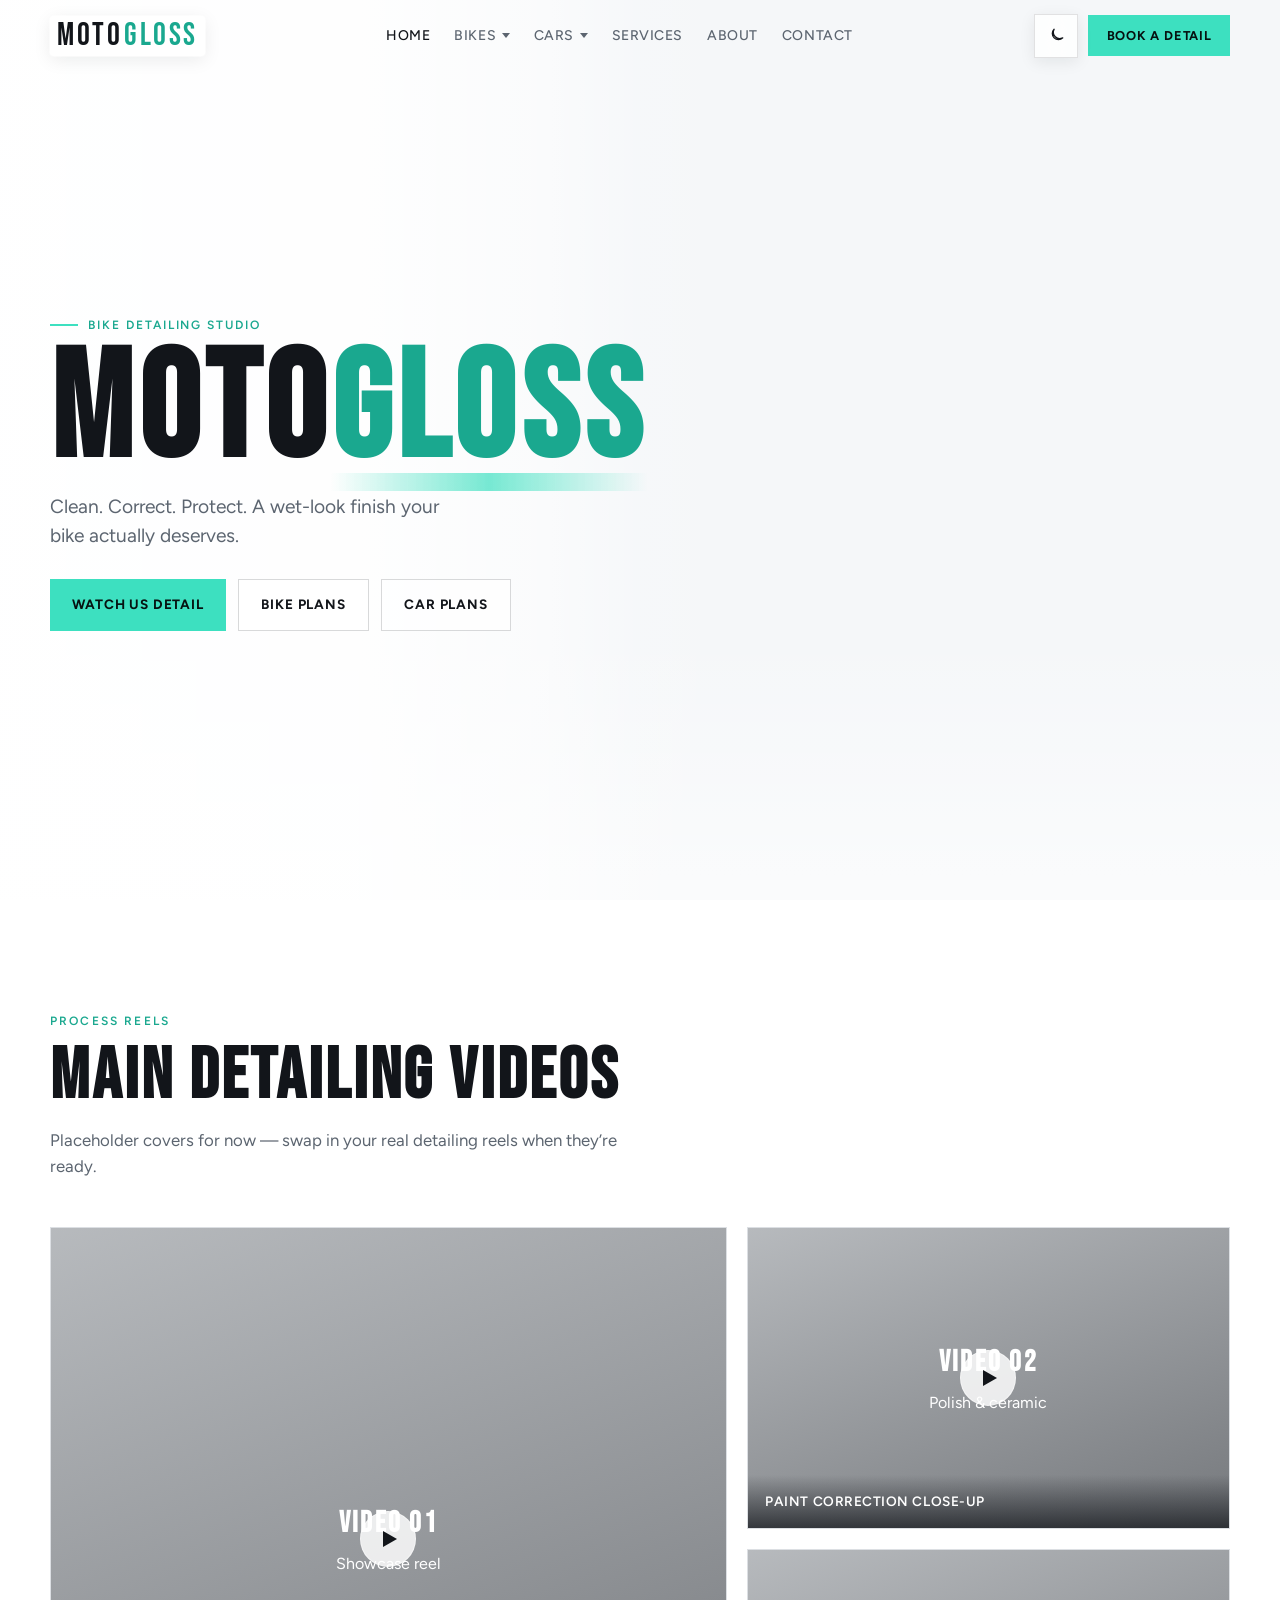
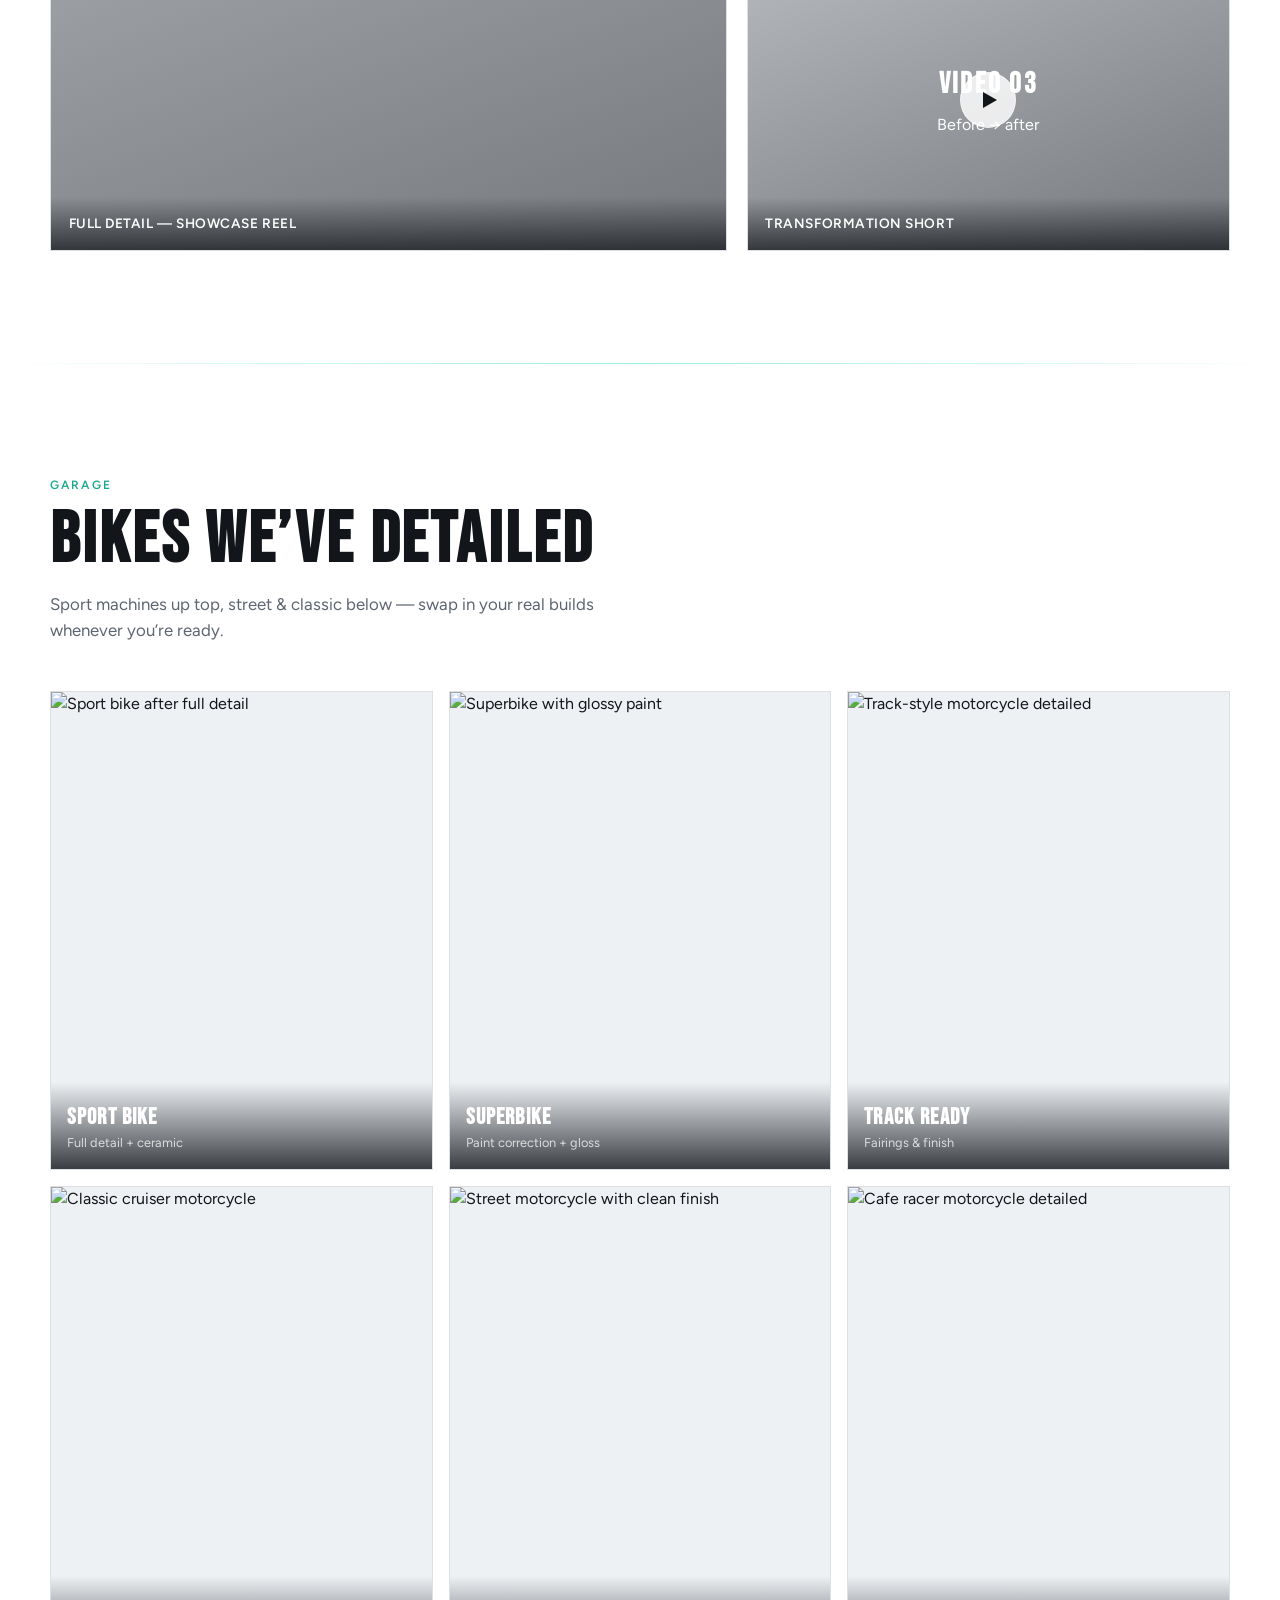
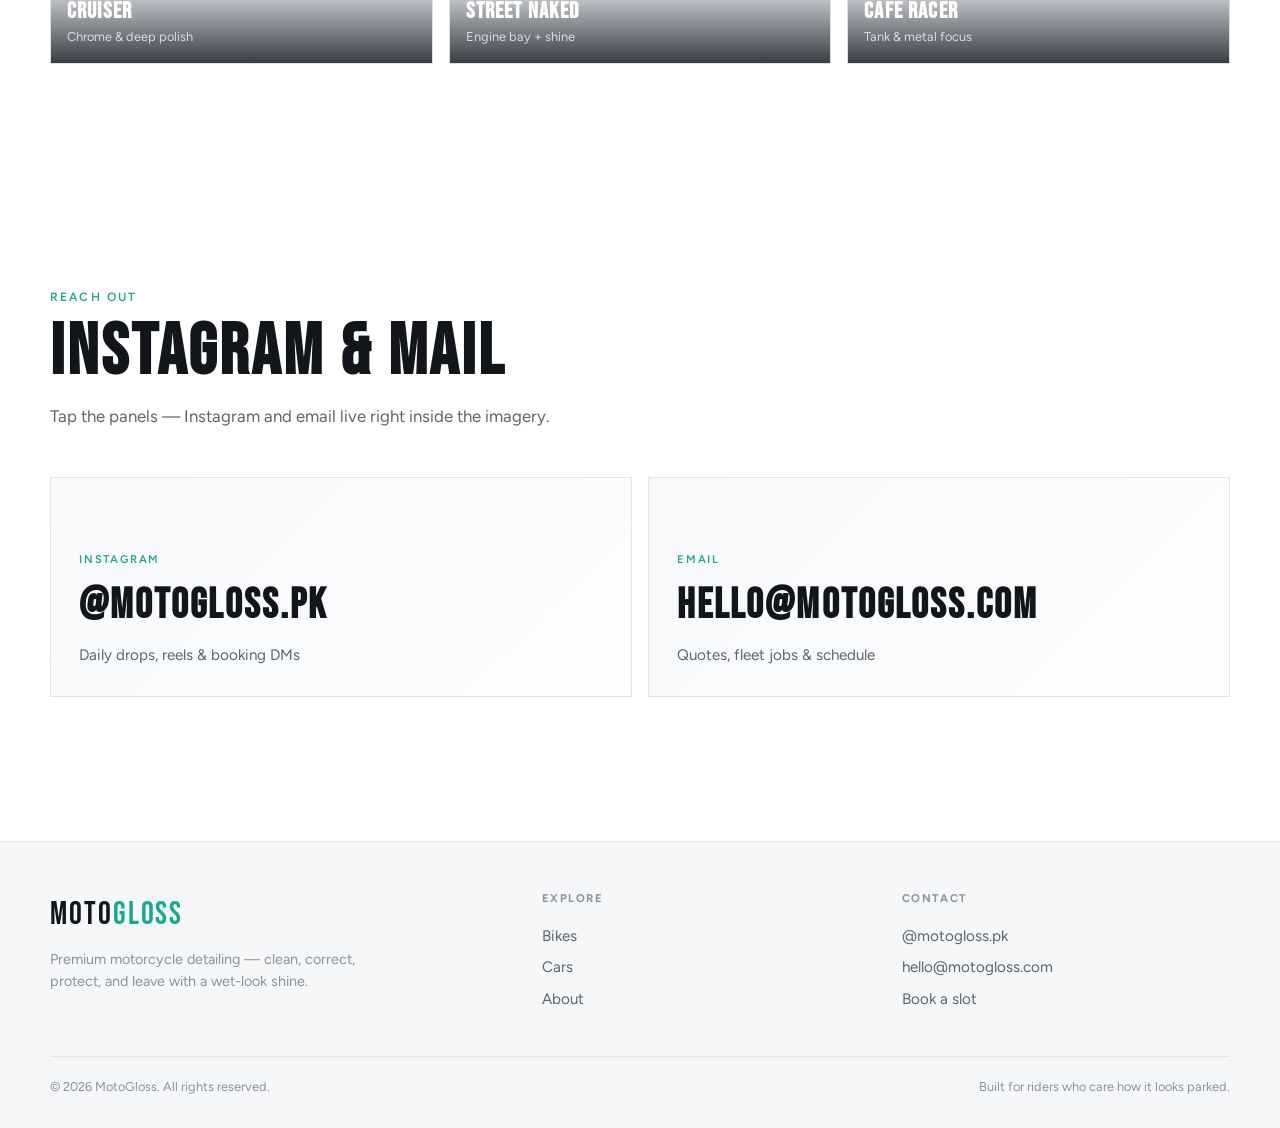
==== index.html @ 6f6ff915 "Add MotoGloss multi-page detailing site. Ship home, bikes/cars pages with pricing, dark mode, and re" ====
<!DOCTYPE html>
<html lang="en">
  <head>
    <meta charset="UTF-8" />
    <meta name="viewport" content="width=device-width, initial-scale=1" />
    <title>MotoGloss — Premium Bike Detailing</title>
    <meta
      name="description"
      content="MotoGloss delivers showroom-level motorcycle detailing — wash, polish, ceramic protection, and paint correction."
    />
    <meta property="og:title" content="MotoGloss — Premium Bike Detailing" />
    <meta
      property="og:description"
      content="Mirror gloss. Zero compromise. Professional motorcycle detailing."
    />
    <link rel="preconnect" href="https://fonts.googleapis.com" />
    <link rel="preconnect" href="https://fonts.gstatic.com" crossorigin />
    <link
      href="https://fonts.googleapis.com/css2?family=Bebas+Neue&family=Figtree:wght@400;500;600;700&display=swap"
      rel="stylesheet"
    />
    <script>
      (function () {
        try {
          var t = localStorage.getItem("mg-theme");
          if (t !== "light" && t !== "dark") {
            t = window.matchMedia("(prefers-color-scheme: dark)").matches
              ? "dark"
              : "light";
          }
          document.documentElement.setAttribute("data-theme", t);
        } catch (e) {}
      })();
    </script>
    <link rel="stylesheet" href="css/styles.css" />
  </head>
  <body>
    <div class="site-wrap">
      <header class="site-header">
        <div class="nav-inner">
          <a class="logo" href="index.html">MOTO<span>GLOSS</span></a>
          <nav class="nav-links" aria-label="Primary">
            <a href="index.html" aria-current="page">Home</a>
            <div class="nav-item">
              <button type="button" class="nav-drop-btn" aria-expanded="false" aria-haspopup="true">Bikes</button>
              <div class="nav-dropdown">
                <a href="bikes.html">Bike detailing</a>
                <a href="bikes.html#plans">Plans &amp; pricing</a>
                <a href="bikes.html#offers">Offers</a>
              </div>
            </div>
            <div class="nav-item">
              <button type="button" class="nav-drop-btn" aria-expanded="false" aria-haspopup="true">Cars</button>
              <div class="nav-dropdown">
                <a href="cars.html">Car detailing</a>
                <a href="cars.html#plans">Plans &amp; pricing</a>
                <a href="cars.html#offers">Offers</a>
              </div>
            </div>
            <a href="services.html">Services</a>
            <a href="about.html">About</a>
            <a href="about.html#contact">Contact</a>
          </nav>
          <div class="nav-actions">
            <button class="theme-toggle" type="button" aria-label="Switch theme">
              <svg class="icon-moon" viewBox="0 0 24 24" aria-hidden="true">
                <path d="M21 14.5A8.5 8.5 0 0 1 9.5 3 7 7 0 1 0 21 14.5z" />
              </svg>
              <svg class="icon-sun" viewBox="0 0 24 24" aria-hidden="true">
                <circle cx="12" cy="12" r="4" />
                <path d="M12 2v2M12 20v2M4.9 4.9l1.4 1.4M17.7 17.7l1.4 1.4M2 12h2M20 12h2M4.9 19.1l1.4-1.4M17.7 6.3l1.4-1.4" />
              </svg>
            </button>
            <a class="nav-cta" href="about.html#contact">Book a detail</a>
            <button
              class="menu-toggle"
              type="button"
              aria-label="Open menu"
              aria-expanded="false"
            >
              <span></span>
            </button>
          </div>
        </div>
      </header>

      <nav class="mobile-nav" aria-label="Mobile">
        <a href="index.html" aria-current="page">Home</a>
        <details>
          <summary>Bikes</summary>
          <div class="mobile-sub">
            <a href="bikes.html">Bike detailing</a>
            <a href="bikes.html#plans">Plans &amp; pricing</a>
            <a href="bikes.html#offers">Offers</a>
          </div>
        </details>
        <details>
          <summary>Cars</summary>
          <div class="mobile-sub">
            <a href="cars.html">Car detailing</a>
            <a href="cars.html#plans">Plans &amp; pricing</a>
            <a href="cars.html#offers">Offers</a>
          </div>
        </details>
        <a href="services.html">Services</a>
        <a href="about.html">About</a>
        <a href="about.html#contact">Contact</a>
      </nav>

      <main>
        <section class="hero">
          <div class="hero-media" aria-hidden="true"></div>
          <div class="hero-shine" aria-hidden="true"></div>
          <div class="hero-inner">
            <div class="hero-copy">
              <p class="hero-kicker">Bike detailing studio</p>
              <h1 class="hero-brand">MOTO<span>GLOSS</span></h1>
              <p class="hero-tag">
                Clean. Correct. Protect. A wet-look finish your bike actually
                deserves.
              </p>
              <div class="btn-row">
                <a class="btn btn-primary" href="#videos">Watch us detail</a>
                <a class="btn btn-ghost" href="bikes.html#plans">Bike plans</a>
                <a class="btn btn-ghost" href="cars.html#plans">Car plans</a>
              </div>
            </div>
          </div>
        </section>

        <section class="section" id="videos">
          <div class="container">
            <div class="section-head reveal">
              <p class="section-label">Process reels</p>
              <h2 class="section-title">Main detailing videos</h2>
              <p class="section-lead">
                Placeholder covers for now — swap in your real detailing reels when
                they’re ready.
              </p>
            </div>

            <div class="video-grid reveal">
              <!-- Replace .video-placeholder with <video controls poster="..."> when ready -->
              <article class="video-card">
                <div
                  class="video-placeholder"
                  style="background-image: url('https://images.unsplash.com/photo-1568772585407-9361f9bf3a87?auto=format&fit=crop&w=1000&q=80')"
                >
                  <div>
                    <strong>VIDEO 01</strong>
                    Showcase reel
                  </div>
                </div>
                <div class="play-hint" aria-hidden="true"></div>
                <div class="video-meta">Full detail — showcase reel</div>
              </article>
              <article class="video-card">
                <div
                  class="video-placeholder"
                  style="background-image: url('https://images.unsplash.com/photo-1486262715619-67b85e0b08d3?auto=format&fit=crop&w=900&q=80')"
                >
                  <div>
                    <strong>VIDEO 02</strong>
                    Polish &amp; ceramic
                  </div>
                </div>
                <div class="play-hint" aria-hidden="true"></div>
                <div class="video-meta">Paint correction close-up</div>
              </article>
              <article class="video-card">
                <div
                  class="video-placeholder"
                  style="background-image: url('https://images.unsplash.com/photo-1609630875171-b1321377ee65?auto=format&fit=crop&w=900&q=80')"
                >
                  <div>
                    <strong>VIDEO 03</strong>
                    Before → after
                  </div>
                </div>
                <div class="play-hint" aria-hidden="true"></div>
                <div class="video-meta">Transformation short</div>
              </article>
            </div>
          </div>
        </section>

        <hr class="divider-glow" />

        <section class="section" id="garage">
          <div class="container">
            <div class="section-head reveal">
              <p class="section-label">Garage</p>
              <h2 class="section-title">Bikes we’ve detailed</h2>
              <p class="section-lead">
                Sport machines up top, street &amp; classic below — swap in your
                real builds whenever you’re ready.
              </p>
            </div>

            <div class="bike-grid">
              <article class="bike-tile reveal">
                <img
                  src="https://images.unsplash.com/photo-1568772585407-9361f9bf3a87?auto=format&fit=crop&w=800&q=80"
                  alt="Sport bike after full detail"
                  width="800"
                  height="1000"
                  loading="lazy"
                />
                <div class="bike-caption">
                  <h3>Sport Bike</h3>
                  <p>Full detail + ceramic</p>
                </div>
              </article>
              <article class="bike-tile reveal">
                <img
                  src="https://images.unsplash.com/photo-1609630875171-b1321377ee65?auto=format&fit=crop&w=800&q=80"
                  alt="Superbike with glossy paint"
                  width="800"
                  height="1000"
                  loading="lazy"
                />
                <div class="bike-caption">
                  <h3>Superbike</h3>
                  <p>Paint correction + gloss</p>
                </div>
              </article>
              <article class="bike-tile reveal">
                <img
                  src="https://images.unsplash.com/photo-1558981359-219d6364c9c8?auto=format&fit=crop&w=800&q=80"
                  alt="Track-style motorcycle detailed"
                  width="800"
                  height="1000"
                  loading="lazy"
                />
                <div class="bike-caption">
                  <h3>Track Ready</h3>
                  <p>Fairings &amp; finish</p>
                </div>
              </article>
              <article class="bike-tile reveal">
                <img
                  src="https://images.unsplash.com/photo-1558981806-ec527fa84c39?auto=format&fit=crop&w=800&q=80"
                  alt="Classic cruiser motorcycle"
                  width="800"
                  height="1000"
                  loading="lazy"
                />
                <div class="bike-caption">
                  <h3>Cruiser</h3>
                  <p>Chrome &amp; deep polish</p>
                </div>
              </article>
              <article class="bike-tile reveal">
                <img
                  src="https://images.unsplash.com/photo-1449426468159-d96dbf08f19f?auto=format&fit=crop&w=800&q=80"
                  alt="Street motorcycle with clean finish"
                  width="800"
                  height="1000"
                  loading="lazy"
                />
                <div class="bike-caption">
                  <h3>Street Naked</h3>
                  <p>Engine bay + shine</p>
                </div>
              </article>
              <article class="bike-tile reveal">
                <img
                  src="https://images.unsplash.com/photo-1525160354360-d9ad65efa0ad?auto=format&fit=crop&w=800&q=80"
                  alt="Cafe racer motorcycle detailed"
                  width="800"
                  height="1000"
                  loading="lazy"
                />
                <div class="bike-caption">
                  <h3>Cafe Racer</h3>
                  <p>Tank &amp; metal focus</p>
                </div>
              </article>
            </div>
          </div>
        </section>

        <section class="section" id="connect">
          <div class="container">
            <div class="section-head reveal">
              <p class="section-label">Reach out</p>
              <h2 class="section-title">Instagram &amp; mail</h2>
              <p class="section-lead">
                Tap the panels — Instagram and email live right inside the
                imagery.
              </p>
            </div>

            <div class="connect-strip reveal">
              <a
                class="connect-link insta"
                href="https://instagram.com/motogloss.pk"
                target="_blank"
                rel="noopener noreferrer"
              >
                <div class="connect-body">
                  <p class="eyebrow">Instagram</p>
                  <strong>@motogloss.pk</strong>
                  <span>Daily drops, reels &amp; booking DMs</span>
                </div>
              </a>
              <a class="connect-link mail" href="mailto:hello@motogloss.com">
                <div class="connect-body">
                  <p class="eyebrow">Email</p>
                  <strong>hello@motogloss.com</strong>
                  <span>Quotes, fleet jobs &amp; schedule</span>
                </div>
              </a>
            </div>
          </div>
        </section>
      </main>

      <footer class="site-footer">
        <div class="container footer-grid">
          <div>
            <p class="footer-brand">MOTO<span>GLOSS</span></p>
            <p class="footer-copy">
              Premium motorcycle detailing — clean, correct, protect, and leave
              with a wet-look shine.
            </p>
          </div>
          <div class="footer-col">
            <h4>Explore</h4>
            <a href="bikes.html">Bikes</a>
            <a href="cars.html">Cars</a>
            <a href="about.html">About</a>
          </div>
          <div class="footer-col">
            <h4>Contact</h4>
            <a href="https://instagram.com/motogloss.pk" target="_blank" rel="noopener noreferrer">@motogloss.pk</a>
            <a href="mailto:hello@motogloss.com">hello@motogloss.com</a>
            <a href="about.html#contact">Book a slot</a>
          </div>
        </div>
        <div class="container footer-bottom">
          <span>© <span id="y"></span> MotoGloss. All rights reserved.</span>
          <span>Built for riders who care how it looks parked.</span>
        </div>
      </footer>
    </div>
    <script>
      document.getElementById("y").textContent = new Date().getFullYear();
    </script>
    <script src="js/main.js"></script>
  </body>
</html>
---- css/styles.css ----
/* MotoGloss — light / dark, teal accent */
:root {
  --bg: #ffffff;
  --bg-soft: #f5f7f9;
  --bg-elevated: #ffffff;
  --bg-panel: #eef1f4;
  --ink: #12151a;
  --ink-muted: #5c6570;
  --ink-dim: #8a939e;
  --line: rgba(18, 21, 26, 0.08);
  --line-strong: rgba(18, 21, 26, 0.16);
  --accent: #3de0c0;
  --accent-deep: #1aa88f;
  --accent-glow: rgba(61, 224, 192, 0.35);
  --chrome: #9aa6b4;
  --on-accent: #061210;
  --header-scrolled-bg: rgba(255, 255, 255, 0.55);
  --header-shadow: 0 8px 28px rgba(18, 21, 26, 0.04);
  --mobile-nav-bg: rgba(255, 255, 255, 0.98);
  --ghost-btn-bg: rgba(255, 255, 255, 0.65);
  --card-shadow: 0 16px 40px rgba(18, 21, 26, 0.06);
  --input-bg: #ffffff;
  --play-bg: rgba(255, 255, 255, 0.82);
  --play-border: rgba(255, 255, 255, 0.45);
  --connect-veil: linear-gradient(135deg, rgba(255, 255, 255, 0.2), rgba(255, 255, 255, 0.82));
  --connect-veil-mail: linear-gradient(135deg, rgba(255, 255, 255, 0.25), rgba(255, 255, 255, 0.85));
  --hero-veil: linear-gradient(
    90deg,
    rgba(255, 255, 255, 0.96) 0%,
    rgba(255, 255, 255, 0.9) 28%,
    rgba(255, 255, 255, 0.55) 42%,
    rgba(255, 255, 255, 0.12) 50%,
    transparent 58%
  );
  --hero-fade-bottom: linear-gradient(180deg, transparent 70%, rgba(255, 255, 255, 0.55) 100%);
  --body-wash: radial-gradient(ellipse 70% 45% at 85% 0%, rgba(61, 224, 192, 0.1), transparent 55%),
    linear-gradient(180deg, #ffffff 0%, #f7f9fb 100%);
  --caption-fade: linear-gradient(transparent, rgba(18, 21, 26, 0.82));
  --radius: 2px;
  --nav-h: 72px;
  --max: 1180px;
  --font-display: "Bebas Neue", "Arial Narrow", Impact, sans-serif;
  --font-body: "Figtree", "Segoe UI", sans-serif;
  --ease: cubic-bezier(0.22, 1, 0.36, 1);
  color-scheme: light;
}

[data-theme="dark"] {
  --bg: #0b0d10;
  --bg-soft: #12151a;
  --bg-elevated: #161a21;
  --bg-panel: #1a1f27;
  --ink: #f2f4f7;
  --ink-muted: #9aa3b2;
  --ink-dim: #6b7380;
  --line: rgba(255, 255, 255, 0.08);
  --line-strong: rgba(255, 255, 255, 0.16);
  --accent: #3de0c0;
  --accent-deep: #3de0c0;
  --accent-glow: rgba(61, 224, 192, 0.28);
  --chrome: #c8d0dc;
  --on-accent: #061210;
  --header-scrolled-bg: rgba(11, 13, 16, 0.62);
  --header-shadow: 0 8px 28px rgba(0, 0, 0, 0.35);
  --mobile-nav-bg: rgba(11, 13, 16, 0.98);
  --ghost-btn-bg: rgba(22, 26, 33, 0.7);
  --card-shadow: 0 16px 40px rgba(0, 0, 0, 0.35);
  --input-bg: #0b0d10;
  --play-bg: rgba(11, 13, 16, 0.72);
  --play-border: rgba(255, 255, 255, 0.35);
  --connect-veil: linear-gradient(135deg, rgba(11, 13, 16, 0.35), rgba(11, 13, 16, 0.85));
  --connect-veil-mail: linear-gradient(135deg, rgba(11, 13, 16, 0.4), rgba(11, 13, 16, 0.88));
  --hero-veil: linear-gradient(
    90deg,
    rgba(11, 13, 16, 0.96) 0%,
    rgba(11, 13, 16, 0.88) 28%,
    rgba(11, 13, 16, 0.5) 42%,
    rgba(11, 13, 16, 0.12) 50%,
    transparent 58%
  );
  --hero-fade-bottom: linear-gradient(180deg, transparent 70%, rgba(11, 13, 16, 0.75) 100%);
  --body-wash: radial-gradient(ellipse 70% 45% at 85% 0%, rgba(61, 224, 192, 0.08), transparent 55%),
    linear-gradient(180deg, #0b0d10 0%, #10141a 100%);
  --caption-fade: linear-gradient(transparent, rgba(0, 0, 0, 0.85));
  color-scheme: dark;
}

*,
*::before,
*::after {
  box-sizing: border-box;
  margin: 0;
  padding: 0;
}

html {
  scroll-behavior: smooth;
  scroll-padding-top: calc(var(--nav-h) + 0.75rem);
}

@media (prefers-reduced-motion: reduce) {
  html {
    scroll-behavior: auto;
  }
}

body {
  font-family: var(--font-body);
  background: var(--bg);
  color: var(--ink);
  line-height: 1.55;
  min-height: 100vh;
  overflow-x: hidden;
  -webkit-font-smoothing: antialiased;
  transition: background 0.3s var(--ease), color 0.3s var(--ease);
}

body::before {
  content: "";
  position: fixed;
  inset: 0;
  pointer-events: none;
  z-index: 0;
  background: var(--body-wash);
}

img,
video {
  display: block;
  max-width: 100%;
  height: auto;
}

a {
  color: inherit;
  text-decoration: none;
}

ul {
  list-style: none;
}

button {
  font: inherit;
  border: none;
  background: none;
  cursor: pointer;
  color: inherit;
}

.sr-only {
  position: absolute;
  width: 1px;
  height: 1px;
  padding: 0;
  margin: -1px;
  overflow: hidden;
  clip: rect(0, 0, 0, 0);
  white-space: nowrap;
  border: 0;
}

.site-wrap {
  position: relative;
  z-index: 1;
}

/* ——— Nav ——— */
.site-header {
  position: fixed;
  top: 0;
  left: 0;
  right: 0;
  z-index: 100;
  height: var(--nav-h);
  display: flex;
  align-items: center;
  background: transparent;
  backdrop-filter: none;
  -webkit-backdrop-filter: none;
  border-bottom: 1px solid transparent;
  transition:
    background 0.35s var(--ease),
    backdrop-filter 0.35s var(--ease),
    border-color 0.35s var(--ease),
    box-shadow 0.35s var(--ease);
}

.site-header.is-scrolled {
  background: var(--header-scrolled-bg);
  backdrop-filter: blur(16px) saturate(1.2);
  -webkit-backdrop-filter: blur(16px) saturate(1.2);
  border-bottom-color: var(--line);
  box-shadow: var(--header-shadow);
}

.nav-inner {
  width: min(100% - 2rem, var(--max));
  margin-inline: auto;
  display: flex;
  align-items: center;
  justify-content: space-between;
  gap: 1rem;
}

.logo {
  font-family: var(--font-display);
  font-size: clamp(1.6rem, 3vw, 2rem);
  letter-spacing: 0.08em;
  line-height: 1;
  display: inline-flex;
  align-items: baseline;
  gap: 0.05em;
  padding: 0.25rem 0.45rem;
  border-radius: 4px;
  background: rgba(255, 255, 255, 0.78);
  box-shadow: 0 0 0 1px rgba(255, 255, 255, 0.5), 0 4px 18px rgba(18, 21, 26, 0.08);
  text-shadow: none;
}

.logo span {
  color: var(--accent-deep);
}

[data-theme="dark"] .logo {
  background: rgba(11, 13, 16, 0.72);
  box-shadow: 0 0 0 1px rgba(255, 255, 255, 0.08), 0 4px 18px rgba(0, 0, 0, 0.35);
}

.site-header.is-scrolled .logo {
  background: transparent;
  box-shadow: none;
  padding-inline: 0;
}

.nav-links {
  display: none;
  align-items: center;
  gap: 1.5rem;
}

.nav-links > a,
.nav-drop-btn {
  font-size: 0.875rem;
  font-weight: 500;
  letter-spacing: 0.04em;
  text-transform: uppercase;
  color: var(--ink-muted);
  transition: color 0.2s;
}

.nav-links > a:hover,
.nav-links > a[aria-current="page"],
.nav-drop-btn:hover,
.nav-item.is-open .nav-drop-btn,
.nav-item.is-active .nav-drop-btn {
  color: var(--ink);
}

.nav-item {
  position: relative;
}

.nav-drop-btn {
  display: inline-flex;
  align-items: center;
  gap: 0.35rem;
  padding: 0.35rem 0;
}

.nav-drop-btn::after {
  content: "";
  width: 0;
  height: 0;
  border-left: 4px solid transparent;
  border-right: 4px solid transparent;
  border-top: 5px solid currentColor;
  transition: transform 0.2s var(--ease);
}

.nav-item.is-open .nav-drop-btn::after {
  transform: rotate(180deg);
}

.nav-dropdown {
  position: absolute;
  top: calc(100% + 0.85rem);
  left: 50%;
  transform: translateX(-50%) translateY(6px);
  min-width: 200px;
  padding: 0.55rem;
  background: var(--bg-elevated);
  border: 1px solid var(--line-strong);
  box-shadow: var(--card-shadow);
  opacity: 0;
  visibility: hidden;
  pointer-events: none;
  transition: opacity 0.2s var(--ease), transform 0.2s var(--ease), visibility 0.2s;
  z-index: 120;
}

.nav-item.is-open .nav-dropdown,
.nav-item:hover .nav-dropdown {
  opacity: 1;
  visibility: visible;
  pointer-events: auto;
  transform: translateX(-50%) translateY(0);
}

.nav-dropdown a {
  display: block;
  padding: 0.65rem 0.75rem;
  font-size: 0.8rem;
  font-weight: 500;
  letter-spacing: 0.04em;
  text-transform: uppercase;
  color: var(--ink-muted);
  transition: color 0.2s, background 0.2s;
}

.nav-dropdown a:hover,
.nav-dropdown a[aria-current="page"] {
  color: var(--ink);
  background: var(--bg-soft);
}

.nav-actions {
  display: flex;
  align-items: center;
  gap: 0.65rem;
}

.theme-toggle {
  width: 44px;
  height: 44px;
  display: grid;
  place-items: center;
  border: 1px solid rgba(18, 21, 26, 0.12);
  background: rgba(255, 255, 255, 0.82);
  backdrop-filter: blur(10px);
  -webkit-backdrop-filter: blur(10px);
  box-shadow: 0 4px 16px rgba(18, 21, 26, 0.08);
  transition: border-color 0.2s, background 0.2s, box-shadow 0.2s;
}

[data-theme="dark"] .theme-toggle {
  background: rgba(11, 13, 16, 0.78);
  border-color: rgba(255, 255, 255, 0.14);
  box-shadow: 0 4px 16px rgba(0, 0, 0, 0.35);
}

.site-header.is-scrolled .theme-toggle,
.site-header.is-scrolled .menu-toggle {
  background: transparent;
  backdrop-filter: none;
  -webkit-backdrop-filter: none;
  box-shadow: none;
  border-color: var(--line-strong);
}

.theme-toggle:hover {
  border-color: var(--accent-deep);
}

.theme-toggle:focus-visible {
  outline: 2px solid var(--accent-deep);
  outline-offset: 3px;
}

.theme-toggle svg {
  width: 18px;
  height: 18px;
  fill: none;
  stroke: var(--ink);
  stroke-width: 1.8;
  stroke-linecap: round;
  stroke-linejoin: round;
}

.theme-toggle .icon-sun {
  display: none;
}

[data-theme="dark"] .theme-toggle .icon-sun {
  display: block;
}

[data-theme="dark"] .theme-toggle .icon-moon {
  display: none;
}

.nav-cta {
  display: none;
  padding: 0.65rem 1.15rem;
  background: var(--accent);
  color: var(--on-accent);
  font-weight: 700;
  font-size: 0.8rem;
  letter-spacing: 0.06em;
  text-transform: uppercase;
  transition: transform 0.2s var(--ease), box-shadow 0.2s;
}

.nav-cta:hover {
  transform: translateY(-1px);
  box-shadow: 0 8px 24px var(--accent-glow);
}

.menu-toggle {
  width: 44px;
  height: 44px;
  display: grid;
  place-items: center;
  border: 1px solid rgba(18, 21, 26, 0.12);
  background: rgba(255, 255, 255, 0.82);
  backdrop-filter: blur(10px);
  -webkit-backdrop-filter: blur(10px);
  box-shadow: 0 4px 16px rgba(18, 21, 26, 0.08);
}

[data-theme="dark"] .menu-toggle {
  background: rgba(11, 13, 16, 0.78);
  border-color: rgba(255, 255, 255, 0.14);
  box-shadow: 0 4px 16px rgba(0, 0, 0, 0.35);
}

.menu-toggle span {
  display: block;
  width: 18px;
  height: 2px;
  background: var(--ink);
  position: relative;
}

.menu-toggle span::before,
.menu-toggle span::after {
  content: "";
  position: absolute;
  left: 0;
  width: 18px;
  height: 2px;
  background: var(--ink);
}

.menu-toggle span::before {
  top: -6px;
}

.menu-toggle span::after {
  top: 6px;
}

.mobile-nav {
  position: fixed;
  inset: var(--nav-h) 0 0 0;
  background: var(--mobile-nav-bg);
  z-index: 99;
  padding: 2rem;
  display: none;
  flex-direction: column;
  gap: 1.25rem;
}

.mobile-nav.is-open {
  display: flex;
}

.mobile-nav a,
.mobile-nav summary {
  font-family: var(--font-display);
  font-size: 2.4rem;
  letter-spacing: 0.06em;
  color: var(--ink-muted);
  cursor: pointer;
  list-style: none;
}

.mobile-nav summary::-webkit-details-marker {
  display: none;
}

.mobile-nav a[aria-current="page"],
.mobile-nav a:hover,
.mobile-nav summary:hover {
  color: var(--accent-deep);
}

.mobile-nav details {
  display: grid;
  gap: 0.35rem;
}

.mobile-nav .mobile-sub {
  display: grid;
  gap: 0.35rem;
  padding: 0.35rem 0 0.75rem 0.75rem;
}

.mobile-nav .mobile-sub a {
  font-family: var(--font-body);
  font-size: 1rem;
  font-weight: 600;
  letter-spacing: 0.04em;
  text-transform: uppercase;
}

@media (min-width: 900px) {
  .nav-links,
  .nav-cta {
    display: flex;
  }

  .menu-toggle {
    display: none;
  }
}

/* ——— Shared layout ——— */
.container {
  width: min(100% - 2rem, var(--max));
  margin-inline: auto;
}

.section {
  padding: clamp(4rem, 10vw, 7rem) 0;
}

.section-label {
  font-size: 0.75rem;
  font-weight: 600;
  letter-spacing: 0.18em;
  text-transform: uppercase;
  color: var(--accent-deep);
  margin-bottom: 0.75rem;
}

.section-title {
  font-family: var(--font-display);
  font-size: clamp(2.6rem, 7vw, 4.5rem);
  letter-spacing: 0.04em;
  line-height: 0.95;
  margin-bottom: 1rem;
}

.section-lead {
  color: var(--ink-muted);
  max-width: 38rem;
  font-size: 1.05rem;
}

.section-head {
  margin-bottom: clamp(2rem, 5vw, 3rem);
}

/* ——— Buttons ——— */
.btn {
  display: inline-flex;
  align-items: center;
  justify-content: center;
  gap: 0.5rem;
  padding: 0.9rem 1.4rem;
  font-weight: 700;
  font-size: 0.85rem;
  letter-spacing: 0.06em;
  text-transform: uppercase;
  transition: transform 0.2s var(--ease), background 0.2s, color 0.2s, border-color 0.2s, box-shadow 0.2s;
}

.btn:focus-visible,
.nav-links a:focus-visible,
.menu-toggle:focus-visible {
  outline: 2px solid var(--accent-deep);
  outline-offset: 3px;
}

.btn-primary {
  background: var(--accent);
  color: var(--on-accent);
}

.btn-primary:hover {
  transform: translateY(-2px);
  box-shadow: 0 10px 28px var(--accent-glow);
}

.btn-ghost {
  border: 1px solid var(--line-strong);
  color: var(--ink);
  background: var(--ghost-btn-bg);
}

.btn-ghost:hover {
  border-color: var(--accent-deep);
  color: var(--accent-deep);
}

.btn-row {
  display: flex;
  flex-wrap: wrap;
  gap: 0.75rem;
}

/* ——— Hero (new) ——— */
.hero {
  position: relative;
  min-height: 100vh;
  min-height: 100dvh;
  display: grid;
  align-items: stretch;
  padding-top: var(--nav-h);
  overflow: hidden;
}

.hero-media {
  position: absolute;
  inset: 0;
  z-index: 0;
  background:
    url("https://images.pexels.com/photos/14690346/pexels-photo-14690346.jpeg?auto=compress&cs=tinysrgb&w=2000")
      right 35% / cover no-repeat,
    var(--bg-soft);
}

.hero-media::after {
  content: "";
  position: absolute;
  inset: 0;
  background: var(--hero-veil), var(--hero-fade-bottom);
}

.hero-shine {
  position: absolute;
  inset: 0;
  z-index: 1;
  pointer-events: none;
  background: linear-gradient(
    115deg,
    transparent 30%,
    rgba(61, 224, 192, 0.18) 48%,
    transparent 62%
  );
  transform: translateX(-120%);
  animation: shine-sweep 5.5s var(--ease) 0.6s infinite;
}

@keyframes shine-sweep {
  0%,
  55% {
    transform: translateX(-120%);
  }
  80%,
  100% {
    transform: translateX(120%);
  }
}

.hero-inner {
  position: relative;
  z-index: 2;
  width: min(100% - 2rem, var(--max));
  margin: 0 auto;
  display: grid;
  align-content: end;
  gap: 2rem;
  padding: 3rem 0 4rem;
  min-height: calc(100vh - var(--nav-h));
  min-height: calc(100dvh - var(--nav-h));
}

.hero-copy {
  max-width: 34rem;
  animation: rise 0.85s var(--ease) both;
}

.hero-kicker {
  display: inline-flex;
  align-items: center;
  gap: 0.65rem;
  font-size: 0.75rem;
  font-weight: 600;
  letter-spacing: 0.16em;
  text-transform: uppercase;
  color: var(--accent-deep);
  margin-bottom: 1rem;
}

.hero-kicker::before {
  content: "";
  width: 28px;
  height: 2px;
  background: var(--accent);
}

.hero-brand {
  font-family: var(--font-display);
  font-size: clamp(4.8rem, 17vw, 9.5rem);
  letter-spacing: 0.04em;
  line-height: 0.82;
  margin-bottom: 1.15rem;
  color: var(--ink);
}

.hero-brand span {
  color: var(--accent-deep);
  position: relative;
}

.hero-brand span::after {
  content: "";
  position: absolute;
  left: 0;
  right: 0;
  bottom: 0.08em;
  height: 0.12em;
  background: linear-gradient(90deg, transparent, var(--accent), transparent);
  opacity: 0.7;
  animation: gloss-line 3.2s ease-in-out infinite;
}

@keyframes gloss-line {
  0%,
  100% {
    opacity: 0.25;
    transform: scaleX(0.65);
  }
  50% {
    opacity: 0.9;
    transform: scaleX(1);
  }
}

.hero-tag {
  font-size: clamp(1.05rem, 2.2vw, 1.2rem);
  color: var(--ink-muted);
  margin-bottom: 1.75rem;
  max-width: 26rem;
  line-height: 1.5;
}

@keyframes rise {
  from {
    opacity: 0;
    transform: translateY(24px);
  }
  to {
    opacity: 1;
    transform: translateY(0);
  }
}

@media (min-width: 900px) {
  .hero-inner {
    align-content: center;
    padding-bottom: 5rem;
  }
}

/* ——— Reveal ——— */
.reveal {
  opacity: 0;
  transform: translateY(24px);
  transition: opacity 0.7s var(--ease), transform 0.7s var(--ease);
}

.reveal.is-in {
  opacity: 1;
  transform: none;
}

/* ——— Video grid ——— */
.video-grid {
  display: grid;
  gap: 1.25rem;
}

@media (min-width: 720px) {
  .video-grid {
    grid-template-columns: 1.4fr 1fr;
    grid-template-rows: 1fr 1fr;
  }

  .video-card:first-child {
    grid-row: 1 / -1;
  }
}

.video-card {
  position: relative;
  aspect-ratio: 16 / 10;
  background: var(--bg-panel);
  border: 1px solid var(--line);
  overflow: hidden;
}

.video-card:first-child {
  aspect-ratio: 9 / 14;
}

@media (min-width: 720px) {
  .video-card:first-child {
    aspect-ratio: auto;
    min-height: 100%;
  }
}

.video-card video,
.video-card .video-placeholder {
  width: 100%;
  height: 100%;
  object-fit: cover;
}

.video-placeholder {
  position: relative;
  display: grid;
  place-items: center;
  background: var(--bg-panel) center / cover no-repeat;
  color: #fff;
  text-align: center;
  padding: 1.5rem;
}

.video-placeholder::before {
  content: "";
  position: absolute;
  inset: 0;
  background: linear-gradient(160deg, rgba(18, 21, 26, 0.25), rgba(18, 21, 26, 0.55));
}

.video-placeholder > div {
  position: relative;
  z-index: 1;
}

.video-placeholder strong {
  display: block;
  font-family: var(--font-display);
  font-size: 1.8rem;
  letter-spacing: 0.08em;
  color: #fff;
  margin-bottom: 0.35rem;
}

.video-meta {
  position: absolute;
  left: 0;
  right: 0;
  bottom: 0;
  z-index: 2;
  padding: 1rem 1.1rem;
  background: linear-gradient(transparent, rgba(18, 21, 26, 0.72));
  color: #fff;
  font-size: 0.85rem;
  font-weight: 600;
  letter-spacing: 0.04em;
  text-transform: uppercase;
}

.play-hint {
  position: absolute;
  top: 50%;
  left: 50%;
  z-index: 2;
  transform: translate(-50%, -50%);
  width: 56px;
  height: 56px;
  border-radius: 50%;
  border: 1px solid var(--play-border);
  background: var(--play-bg);
  display: grid;
  place-items: center;
  pointer-events: none;
  transition: transform 0.25s var(--ease), border-color 0.25s;
}

.play-hint::after {
  content: "";
  width: 0;
  height: 0;
  border-style: solid;
  border-width: 8px 0 8px 14px;
  border-color: transparent transparent transparent var(--ink);
  margin-left: 3px;
}

.video-card:hover .play-hint {
  transform: translate(-50%, -50%) scale(1.08);
  border-color: var(--accent-deep);
}

/* ——— Bike gallery ——— */
.bike-grid {
  display: grid;
  grid-template-columns: repeat(2, 1fr);
  gap: 0.75rem;
}

@media (min-width: 720px) {
  .bike-grid {
    grid-template-columns: repeat(3, 1fr);
    gap: 1rem;
  }
}

.bike-tile {
  position: relative;
  aspect-ratio: 4 / 5;
  overflow: hidden;
  background: var(--bg-panel);
  border: 1px solid var(--line);
}

.bike-tile img {
  width: 100%;
  height: 100%;
  object-fit: cover;
  transition: transform 0.6s var(--ease);
}

.bike-tile:hover img {
  transform: scale(1.05);
}

.bike-caption {
  position: absolute;
  inset: auto 0 0 0;
  padding: 1.5rem 1rem 1rem;
  background: var(--caption-fade);
  color: #fff;
}

.bike-caption h3 {
  font-family: var(--font-display);
  font-size: 1.45rem;
  letter-spacing: 0.05em;
  line-height: 1;
}

.bike-caption p {
  font-size: 0.8rem;
  color: rgba(255, 255, 255, 0.75);
  margin-top: 0.25rem;
}

/* ——— Connect / social embeds ——— */
.connect-strip {
  display: grid;
  gap: 1rem;
}

@media (min-width: 720px) {
  .connect-strip {
    grid-template-columns: 1fr 1fr;
  }
}

.connect-link {
  position: relative;
  display: block;
  min-height: 220px;
  overflow: hidden;
  border: 1px solid var(--line);
  isolation: isolate;
  background: var(--bg-soft);
}

.connect-link::before {
  content: "";
  position: absolute;
  inset: 0;
  z-index: -1;
  background-size: cover;
  background-position: center;
  transition: transform 0.6s var(--ease);
}

.connect-link.insta::before {
  background-image:
    var(--connect-veil),
    url("https://images.unsplash.com/photo-1611926653458-09294b3142bf?auto=format&fit=crop&w=1200&q=80");
}

.connect-link.mail::before {
  background-image:
    var(--connect-veil-mail),
    url("https://images.unsplash.com/photo-1591637333184-19aa84b3e01f?auto=format&fit=crop&w=1200&q=80");
}

.connect-link:hover::before {
  transform: scale(1.06);
}

.connect-body {
  height: 100%;
  padding: 1.75rem;
  display: flex;
  flex-direction: column;
  justify-content: flex-end;
  gap: 0.35rem;
}

.connect-body .eyebrow {
  font-size: 0.7rem;
  letter-spacing: 0.16em;
  text-transform: uppercase;
  color: var(--accent-deep);
  font-weight: 600;
}

.connect-body strong {
  font-family: var(--font-display);
  font-size: clamp(1.8rem, 4vw, 2.6rem);
  letter-spacing: 0.05em;
}

.connect-body span {
  color: var(--ink-muted);
  font-size: 0.95rem;
}

/* ——— Page hero (inner) ——— */
.page-hero {
  padding: calc(var(--nav-h) + 3.5rem) 0 2.5rem;
  border-bottom: 1px solid var(--line);
  background: var(--bg-soft);
}

.page-hero .section-title {
  margin-bottom: 0.75rem;
}

/* ——— Services ——— */
.service-list {
  display: grid;
  gap: 0;
  border-top: 1px solid var(--line);
}

.service-item {
  display: grid;
  gap: 1rem;
  padding: 1.75rem 0;
  border-bottom: 1px solid var(--line);
  align-items: start;
}

@media (min-width: 768px) {
  .service-item {
    grid-template-columns: 4rem 1fr 1.2fr;
    gap: 2rem;
    padding: 2rem 0;
  }
}

.service-num {
  font-family: var(--font-display);
  font-size: 2rem;
  color: var(--accent-deep);
  letter-spacing: 0.04em;
  line-height: 1;
}

.service-item h3 {
  font-family: var(--font-display);
  font-size: clamp(1.6rem, 3vw, 2.1rem);
  letter-spacing: 0.04em;
  margin-bottom: 0.4rem;
}

.service-item .blurb {
  color: var(--ink-muted);
  font-size: 0.95rem;
}

.service-item .details {
  color: var(--ink-dim);
  font-size: 0.9rem;
}

.service-item .details li {
  padding: 0.25rem 0;
  padding-left: 1rem;
  position: relative;
}

.service-item .details li::before {
  content: "";
  position: absolute;
  left: 0;
  top: 0.7em;
  width: 6px;
  height: 1px;
  background: var(--accent-deep);
}

/* ——— Pricing ——— */
.pricing-grid {
  display: grid;
  gap: 1rem;
}

@media (min-width: 800px) {
  .pricing-grid {
    grid-template-columns: repeat(3, 1fr);
  }
}

.price-plan {
  background: var(--bg-elevated);
  border: 1px solid var(--line);
  padding: 1.75rem 1.5rem 2rem;
  display: flex;
  flex-direction: column;
  gap: 1rem;
  position: relative;
  transition: border-color 0.25s, transform 0.25s var(--ease), box-shadow 0.25s;
}

.price-plan:hover {
  border-color: var(--line-strong);
  transform: translateY(-3px);
  box-shadow: var(--card-shadow);
}

.price-plan.featured {
  border-color: var(--accent-deep);
  background:
    linear-gradient(180deg, rgba(61, 224, 192, 0.12), transparent 42%),
    var(--bg-elevated);
}

.price-plan .badge {
  position: absolute;
  top: 1rem;
  right: 1rem;
  font-size: 0.65rem;
  font-weight: 700;
  letter-spacing: 0.12em;
  text-transform: uppercase;
  color: var(--on-accent);
  background: var(--accent);
  padding: 0.3rem 0.55rem;
}

.price-plan h3 {
  font-family: var(--font-display);
  font-size: 1.9rem;
  letter-spacing: 0.05em;
}

.price-plan .price {
  font-family: var(--font-display);
  font-size: 3.2rem;
  letter-spacing: 0.03em;
  line-height: 1;
}

.price-plan .price small {
  font-size: 1rem;
  color: var(--ink-muted);
  letter-spacing: 0.04em;
  font-family: var(--font-body);
  font-weight: 500;
}

.price-plan .desc {
  color: var(--ink-muted);
  font-size: 0.92rem;
}

.price-plan ul {
  flex: 1;
}

.price-plan li {
  padding: 0.45rem 0;
  border-top: 1px solid var(--line);
  font-size: 0.9rem;
  color: var(--ink-muted);
}

.price-plan li::before {
  content: "✓ ";
  color: var(--accent-deep);
  font-weight: 700;
}

.offers {
  margin-top: 3rem;
  display: grid;
  gap: 1rem;
}

@media (min-width: 720px) {
  .offers {
    grid-template-columns: 1fr 1fr;
  }
}

.offer {
  border: 1px dashed rgba(26, 168, 143, 0.45);
  padding: 1.5rem;
  background: rgba(61, 224, 192, 0.06);
}

.offer h4 {
  font-family: var(--font-display);
  font-size: 1.6rem;
  letter-spacing: 0.05em;
  margin-bottom: 0.4rem;
}

.offer p {
  color: var(--ink-muted);
  font-size: 0.95rem;
}

.offer .code {
  display: inline-block;
  margin-top: 0.85rem;
  font-family: ui-monospace, monospace;
  font-size: 0.8rem;
  letter-spacing: 0.08em;
  color: var(--accent-deep);
  border: 1px solid rgba(26, 168, 143, 0.35);
  padding: 0.35rem 0.65rem;
  background: var(--input-bg);
}

/* ——— About ——— */
.about-grid {
  display: grid;
  gap: 2.5rem;
}

@media (min-width: 860px) {
  .about-grid {
    grid-template-columns: 1fr 1fr;
    gap: 3.5rem;
    align-items: center;
  }
}

.about-visual {
  aspect-ratio: 4 / 5;
  border: 1px solid var(--line);
  position: relative;
  overflow: hidden;
  background: var(--bg-panel);
}

.about-visual img {
  width: 100%;
  height: 100%;
  object-fit: cover;
}

.about-visual::after {
  content: "MOTO\AGLOSS";
  position: absolute;
  inset: auto 1rem 1rem 1rem;
  font-family: var(--font-display);
  font-size: clamp(3rem, 10vw, 5rem);
  line-height: 0.85;
  letter-spacing: 0.04em;
  color: rgba(255, 255, 255, 0.28);
  white-space: pre-line;
  text-shadow: 0 2px 20px rgba(0, 0, 0, 0.25);
  pointer-events: none;
}

.about-copy p {
  color: var(--ink-muted);
  margin-bottom: 1rem;
}

.stat-row {
  display: grid;
  grid-template-columns: repeat(3, 1fr);
  gap: 1rem;
  margin-top: 2rem;
  padding-top: 1.5rem;
  border-top: 1px solid var(--line);
}

.stat strong {
  display: block;
  font-family: var(--font-display);
  font-size: 2.2rem;
  letter-spacing: 0.04em;
  color: var(--accent-deep);
  line-height: 1;
}

.stat span {
  font-size: 0.75rem;
  letter-spacing: 0.08em;
  text-transform: uppercase;
  color: var(--ink-dim);
}

/* ——— Contact ——— */
.contact-grid {
  display: grid;
  gap: 2rem;
}

@media (min-width: 800px) {
  .contact-grid {
    grid-template-columns: 1fr 1.1fr;
    gap: 3rem;
  }
}

.contact-info a {
  color: var(--accent-deep);
}

.contact-info dl {
  display: grid;
  gap: 1.25rem;
  margin-top: 1.5rem;
}

.contact-info dt {
  font-size: 0.7rem;
  letter-spacing: 0.14em;
  text-transform: uppercase;
  color: var(--ink-dim);
  margin-bottom: 0.25rem;
}

.contact-info dd {
  font-size: 1.05rem;
}

.contact-form {
  display: grid;
  gap: 1rem;
  background: var(--bg-soft);
  border: 1px solid var(--line);
  padding: 1.5rem;
}

.field {
  display: grid;
  gap: 0.4rem;
}

.field label {
  font-size: 0.75rem;
  letter-spacing: 0.1em;
  text-transform: uppercase;
  color: var(--ink-dim);
  font-weight: 600;
}

.field input,
.field select,
.field textarea {
  width: 100%;
  background: var(--input-bg);
  border: 1px solid var(--line-strong);
  color: var(--ink);
  padding: 0.85rem 0.9rem;
  font: inherit;
  border-radius: var(--radius);
  transition: border-color 0.2s;
}

.field input:focus,
.field select:focus,
.field textarea:focus {
  outline: none;
  border-color: var(--accent-deep);
}

.field textarea {
  min-height: 140px;
  resize: vertical;
}

.form-note {
  font-size: 0.8rem;
  color: var(--ink-dim);
}

.form-success {
  display: none;
  padding: 0.85rem 1rem;
  border: 1px solid rgba(26, 168, 143, 0.4);
  color: var(--accent-deep);
  background: rgba(61, 224, 192, 0.1);
  font-size: 0.9rem;
}

.form-success.is-visible {
  display: block;
}

/* ——— Footer ——— */
.site-footer {
  border-top: 1px solid var(--line);
  padding: 3rem 0 2rem;
  margin-top: 2rem;
  background: var(--bg-soft);
}

.footer-grid {
  display: grid;
  gap: 2rem;
}

@media (min-width: 720px) {
  .footer-grid {
    grid-template-columns: 1.4fr 1fr 1fr;
  }
}

.footer-brand {
  font-family: var(--font-display);
  font-size: 2rem;
  letter-spacing: 0.06em;
  margin-bottom: 0.5rem;
}

.footer-brand span {
  color: var(--accent-deep);
}

.footer-copy {
  color: var(--ink-dim);
  font-size: 0.9rem;
  max-width: 22rem;
}

.footer-col h4 {
  font-size: 0.7rem;
  letter-spacing: 0.14em;
  text-transform: uppercase;
  color: var(--ink-dim);
  margin-bottom: 0.85rem;
}

.footer-col a {
  display: block;
  color: var(--ink-muted);
  font-size: 0.95rem;
  padding: 0.25rem 0;
  transition: color 0.2s;
}

.footer-col a:hover {
  color: var(--accent-deep);
}

.footer-bottom {
  margin-top: 2.5rem;
  padding-top: 1.25rem;
  border-top: 1px solid var(--line);
  display: flex;
  flex-wrap: wrap;
  justify-content: space-between;
  gap: 0.75rem;
  font-size: 0.8rem;
  color: var(--ink-dim);
}

/* ——— Misc ——— */
.divider-glow {
  height: 1px;
  background: linear-gradient(90deg, transparent, rgba(61, 224, 192, 0.55), transparent);
  border: none;
  margin: 0;
}
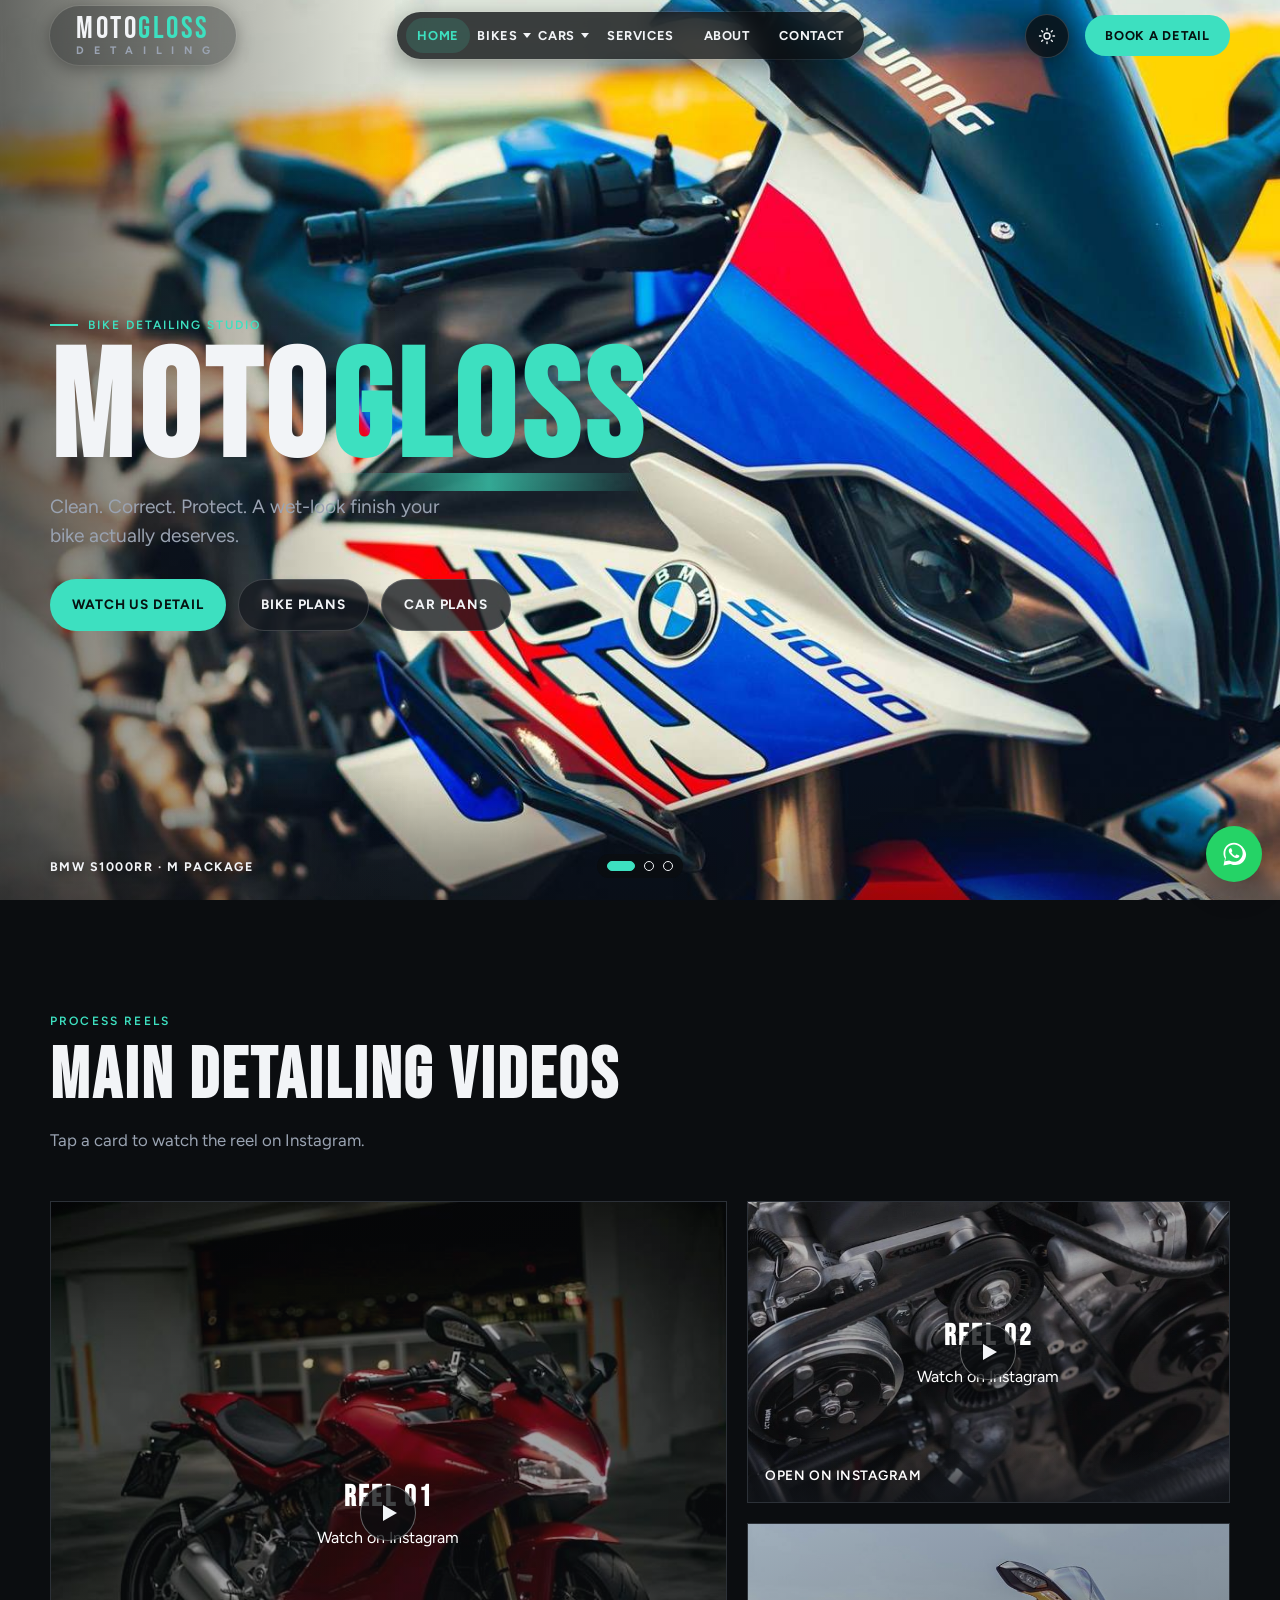
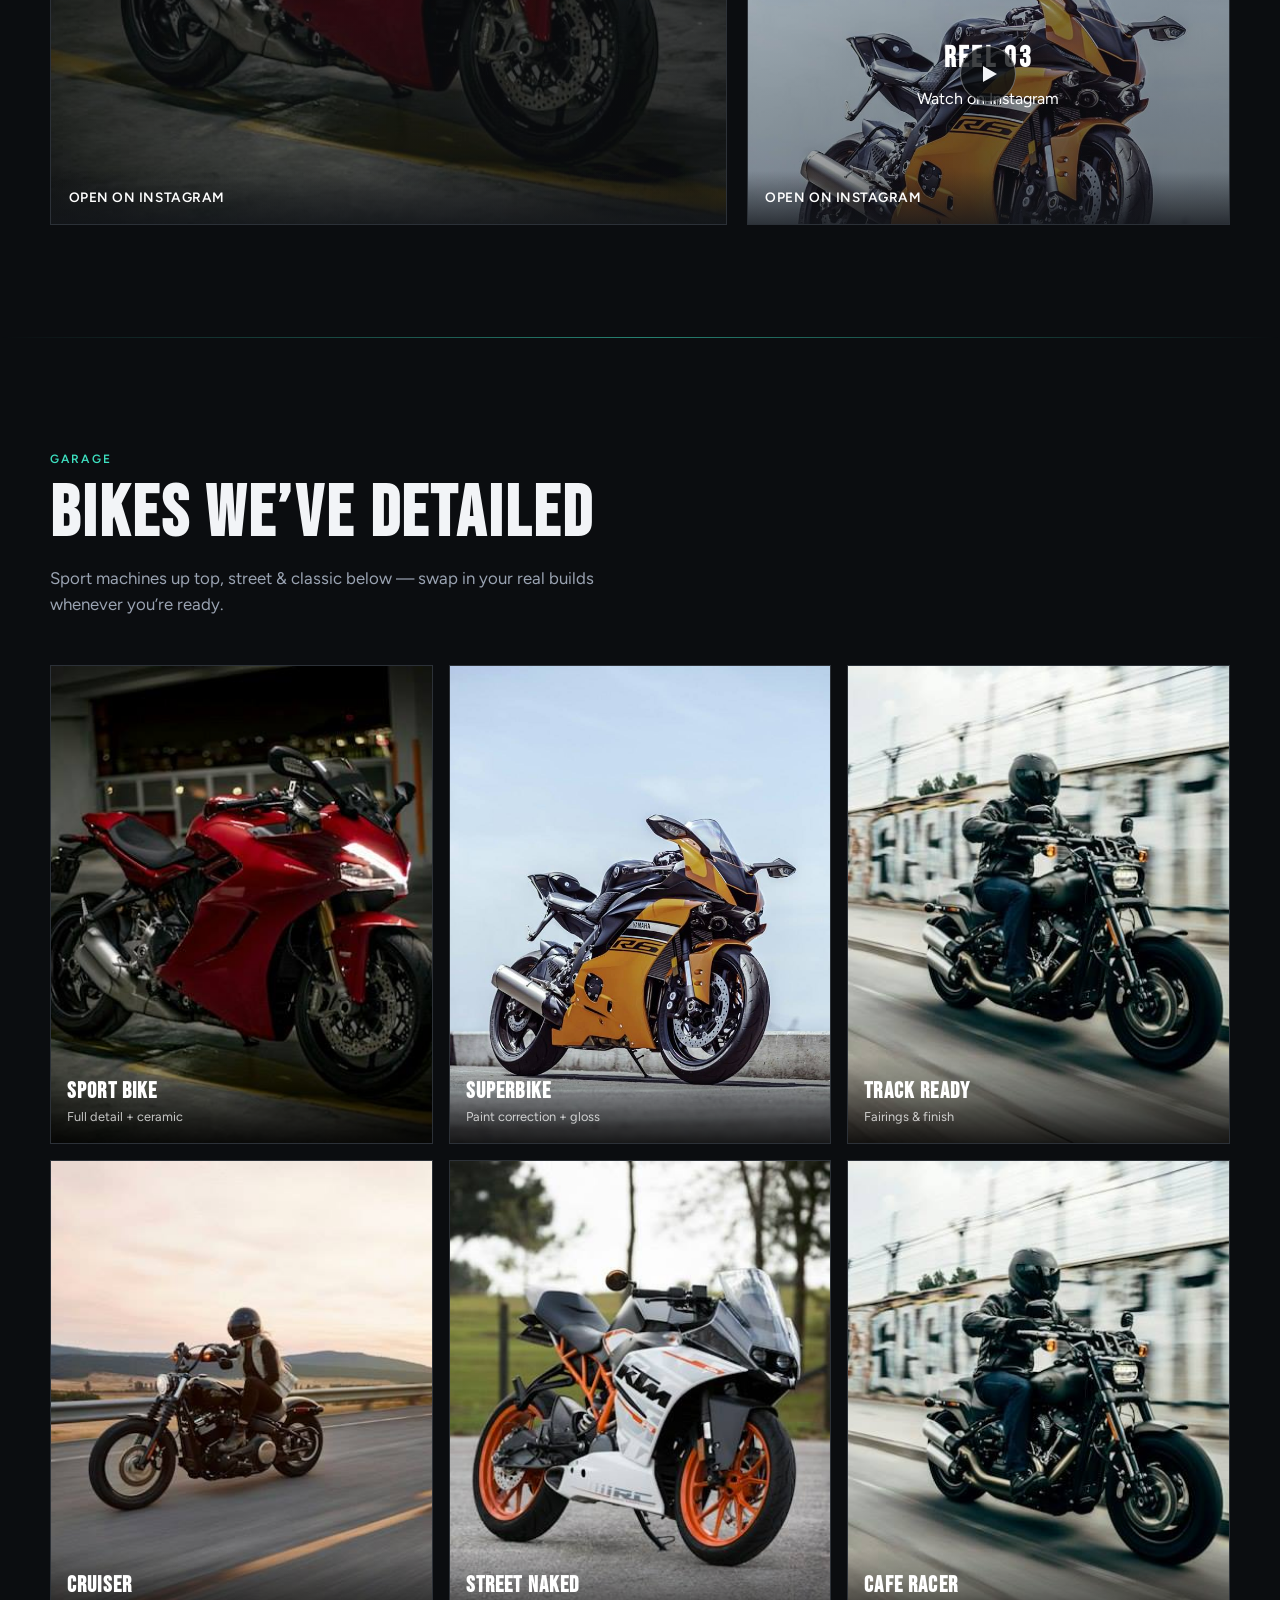
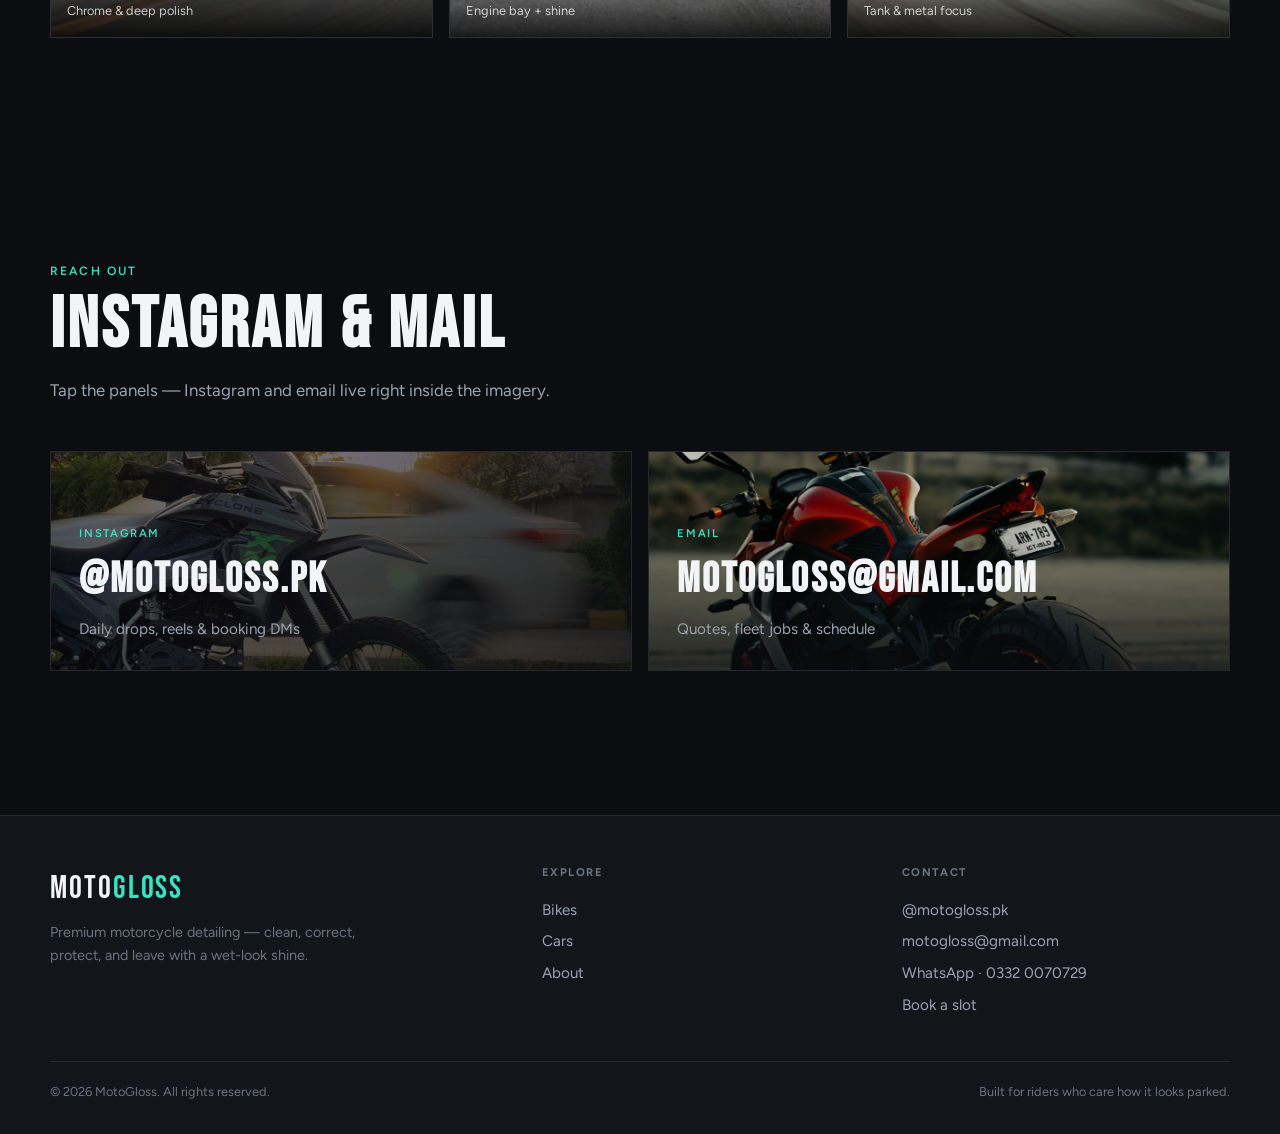
==== commit 48a0eeb4: "Publish real MotoGloss plans, photos, and WhatsApp booking. Co-authored-by: Cursor <cursoragent@curs" ====
--- a/index.html
+++ b/index.html
@@ -13,20 +13,27 @@
       property="og:description"
       content="Mirror gloss. Zero compromise. Professional motorcycle detailing."
     />
+    <link rel="preload" as="image" href="assets/hero-1.jpg" fetchpriority="high" />
     <link rel="preconnect" href="https://fonts.googleapis.com" />
     <link rel="preconnect" href="https://fonts.gstatic.com" crossorigin />
     <link
       href="https://fonts.googleapis.com/css2?family=Bebas+Neue&family=Figtree:wght@400;500;600;700&display=swap"
       rel="stylesheet"
+      media="print"
+      onload="this.media='all'"
     />
+    <noscript>
+      <link
+        href="https://fonts.googleapis.com/css2?family=Bebas+Neue&family=Figtree:wght@400;500;600;700&display=swap"
+        rel="stylesheet"
+      />
+    </noscript>
     <script>
       (function () {
         try {
           var t = localStorage.getItem("mg-theme");
           if (t !== "light" && t !== "dark") {
-            t = window.matchMedia("(prefers-color-scheme: dark)").matches
-              ? "dark"
-              : "light";
+            t = "dark";
           }
           document.documentElement.setAttribute("data-theme", t);
         } catch (e) {}
@@ -38,7 +45,7 @@
     <div class="site-wrap">
       <header class="site-header">
         <div class="nav-inner">
-          <a class="logo" href="index.html">MOTO<span>GLOSS</span></a>
+          <a class="logo" href="index.html"><span class="logo-stack"><span class="logo-mark">MOTO<span class="logo-accent">GLOSS</span></span><span class="logo-sub" aria-label="detailing"><span>d</span><span>e</span><span>t</span><span>a</span><span>i</span><span>l</span><span>i</span><span>n</span><span>g</span></span></span></a>
           <nav class="nav-links" aria-label="Primary">
             <a href="index.html" aria-current="page">Home</a>
             <div class="nav-item">
@@ -108,8 +115,33 @@
       </nav>
 
       <main>
-        <section class="hero">
-          <div class="hero-media" aria-hidden="true"></div>
+        <section class="hero" aria-roledescription="carousel" aria-label="Featured bikes">
+          <div class="hero-slider">
+            <div class="hero-slides">
+              <div
+                class="hero-slide is-active"
+                style="background-image: url('assets/hero-1.jpg')"
+                role="group"
+                aria-roledescription="slide"
+                aria-label="1 of 3: BMW S1000RR M Package"
+              ></div>
+              <div
+                class="hero-slide"
+                data-bg="assets/hero-2.jpg?v=3"
+                role="group"
+                aria-roledescription="slide"
+                aria-label="2 of 3: Kawasaki Z1000"
+              ></div>
+              <div
+                class="hero-slide"
+                data-bg="assets/hero-3.jpg?v=3"
+                role="group"
+                aria-roledescription="slide"
+                aria-label="3 of 3: Kawasaki Z1000"
+              ></div>
+            </div>
+            <div class="hero-media-veil" aria-hidden="true"></div>
+          </div>
           <div class="hero-shine" aria-hidden="true"></div>
           <div class="hero-inner">
             <div class="hero-copy">
@@ -126,6 +158,14 @@
               </div>
             </div>
           </div>
+          <div class="hero-controls">
+            <p class="hero-slide-label" data-hero-label>BMW S1000RR · M Package</p>
+            <div class="hero-dots" role="tablist" aria-label="Hero slides">
+              <button type="button" class="hero-dot is-active" aria-label="Show BMW S1000RR" aria-selected="true" data-slide="0"></button>
+              <button type="button" class="hero-dot" aria-label="Show Kawasaki Z1000 side" aria-selected="false" data-slide="1"></button>
+              <button type="button" class="hero-dot" aria-label="Show Kawasaki Z1000" aria-selected="false" data-slide="2"></button>
+            </div>
+          </div>
         </section>
 
         <section class="section" id="videos">
@@ -134,52 +174,65 @@
               <p class="section-label">Process reels</p>
               <h2 class="section-title">Main detailing videos</h2>
               <p class="section-lead">
-                Placeholder covers for now — swap in your real detailing reels when
-                they’re ready.
+                Tap a card to watch the reel on Instagram.
               </p>
             </div>
 
             <div class="video-grid reveal">
-              <!-- Replace .video-placeholder with <video controls poster="..."> when ready -->
-              <article class="video-card">
+              <a
+                class="video-card"
+                href="https://www.instagram.com/p/DeI_jujI4v5/"
+                target="_blank"
+                rel="noopener noreferrer"
+              >
                 <div
                   class="video-placeholder"
-                  style="background-image: url('https://images.unsplash.com/photo-1568772585407-9361f9bf3a87?auto=format&fit=crop&w=1000&q=80')"
+                  style="background-image: url('assets/video-1.jpg')"
                 >
                   <div>
-                    <strong>VIDEO 01</strong>
-                    Showcase reel
+                    <strong>REEL 01</strong>
+                    Watch on Instagram
                   </div>
                 </div>
                 <div class="play-hint" aria-hidden="true"></div>
-                <div class="video-meta">Full detail — showcase reel</div>
-              </article>
-              <article class="video-card">
+                <div class="video-meta">Open on Instagram</div>
+              </a>
+              <a
+                class="video-card"
+                href="https://www.instagram.com/p/DeRZQhqKmUr/"
+                target="_blank"
+                rel="noopener noreferrer"
+              >
                 <div
                   class="video-placeholder"
-                  style="background-image: url('https://images.unsplash.com/photo-1486262715619-67b85e0b08d3?auto=format&fit=crop&w=900&q=80')"
+                  style="background-image: url('assets/video-2.jpg')"
                 >
                   <div>
-                    <strong>VIDEO 02</strong>
-                    Polish &amp; ceramic
+                    <strong>REEL 02</strong>
+                    Watch on Instagram
                   </div>
                 </div>
                 <div class="play-hint" aria-hidden="true"></div>
-                <div class="video-meta">Paint correction close-up</div>
-              </article>
-              <article class="video-card">
+                <div class="video-meta">Open on Instagram</div>
+              </a>
+              <a
+                class="video-card"
+                href="https://www.instagram.com/p/DeZbVGbqd1F/"
+                target="_blank"
+                rel="noopener noreferrer"
+              >
                 <div
                   class="video-placeholder"
-                  style="background-image: url('https://images.unsplash.com/photo-1609630875171-b1321377ee65?auto=format&fit=crop&w=900&q=80')"
+                  style="background-image: url('assets/video-3.jpg')"
                 >
                   <div>
-                    <strong>VIDEO 03</strong>
-                    Before → after
+                    <strong>REEL 03</strong>
+                    Watch on Instagram
                   </div>
                 </div>
                 <div class="play-hint" aria-hidden="true"></div>
-                <div class="video-meta">Transformation short</div>
-              </article>
+                <div class="video-meta">Open on Instagram</div>
+              </a>
             </div>
           </div>
         </section>
@@ -200,7 +253,7 @@
             <div class="bike-grid">
               <article class="bike-tile reveal">
                 <img
-                  src="https://images.unsplash.com/photo-1568772585407-9361f9bf3a87?auto=format&fit=crop&w=800&q=80"
+                  src="assets/garage-1.jpg"
                   alt="Sport bike after full detail"
                   width="800"
                   height="1000"
@@ -213,7 +266,7 @@
               </article>
               <article class="bike-tile reveal">
                 <img
-                  src="https://images.unsplash.com/photo-1609630875171-b1321377ee65?auto=format&fit=crop&w=800&q=80"
+                  src="assets/garage-2.jpg"
                   alt="Superbike with glossy paint"
                   width="800"
                   height="1000"
@@ -226,7 +279,7 @@
               </article>
               <article class="bike-tile reveal">
                 <img
-                  src="https://images.unsplash.com/photo-1558981359-219d6364c9c8?auto=format&fit=crop&w=800&q=80"
+                  src="assets/garage-3.jpg"
                   alt="Track-style motorcycle detailed"
                   width="800"
                   height="1000"
@@ -239,7 +292,7 @@
               </article>
               <article class="bike-tile reveal">
                 <img
-                  src="https://images.unsplash.com/photo-1558981806-ec527fa84c39?auto=format&fit=crop&w=800&q=80"
+                  src="assets/garage-4.jpg"
                   alt="Classic cruiser motorcycle"
                   width="800"
                   height="1000"
@@ -252,7 +305,7 @@
               </article>
               <article class="bike-tile reveal">
                 <img
-                  src="https://images.unsplash.com/photo-1449426468159-d96dbf08f19f?auto=format&fit=crop&w=800&q=80"
+                  src="assets/garage-5.jpg"
                   alt="Street motorcycle with clean finish"
                   width="800"
                   height="1000"
@@ -265,7 +318,7 @@
               </article>
               <article class="bike-tile reveal">
                 <img
-                  src="https://images.unsplash.com/photo-1525160354360-d9ad65efa0ad?auto=format&fit=crop&w=800&q=80"
+                  src="assets/garage-6.jpg"
                   alt="Cafe racer motorcycle detailed"
                   width="800"
                   height="1000"
@@ -304,10 +357,10 @@
                   <span>Daily drops, reels &amp; booking DMs</span>
                 </div>
               </a>
-              <a class="connect-link mail" href="mailto:hello@motogloss.com">
+              <a class="connect-link mail" href="mailto:motogloss@gmail.com">
                 <div class="connect-body">
                   <p class="eyebrow">Email</p>
-                  <strong>hello@motogloss.com</strong>
+                  <strong>motogloss@gmail.com</strong>
                   <span>Quotes, fleet jobs &amp; schedule</span>
                 </div>
               </a>
@@ -334,7 +387,8 @@
           <div class="footer-col">
             <h4>Contact</h4>
             <a href="https://instagram.com/motogloss.pk" target="_blank" rel="noopener noreferrer">@motogloss.pk</a>
-            <a href="mailto:hello@motogloss.com">hello@motogloss.com</a>
+            <a href="mailto:motogloss@gmail.com">motogloss@gmail.com</a>
+            <a href="https://wa.me/923320070729" target="_blank" rel="noopener noreferrer">WhatsApp · 0332 0070729</a>
             <a href="about.html#contact">Book a slot</a>
           </div>
         </div>
--- a/css/styles.css
+++ b/css/styles.css
@@ -1,40 +1,40 @@
 /* MotoGloss — light / dark, teal accent */
 :root {
-  --bg: #ffffff;
-  --bg-soft: #f5f7f9;
-  --bg-elevated: #ffffff;
-  --bg-panel: #eef1f4;
+  --bg: #e6e9ee;
+  --bg-soft: #dce1e8;
+  --bg-elevated: #f0f2f5;
+  --bg-panel: #d4dae3;
   --ink: #12151a;
-  --ink-muted: #5c6570;
-  --ink-dim: #8a939e;
-  --line: rgba(18, 21, 26, 0.08);
-  --line-strong: rgba(18, 21, 26, 0.16);
+  --ink-muted: #4f5863;
+  --ink-dim: #6f7884;
+  --line: rgba(18, 21, 26, 0.1);
+  --line-strong: rgba(18, 21, 26, 0.18);
   --accent: #3de0c0;
   --accent-deep: #1aa88f;
-  --accent-glow: rgba(61, 224, 192, 0.35);
-  --chrome: #9aa6b4;
+  --accent-glow: rgba(61, 224, 192, 0.28);
+  --chrome: #7e8a98;
   --on-accent: #061210;
-  --header-scrolled-bg: rgba(255, 255, 255, 0.55);
-  --header-shadow: 0 8px 28px rgba(18, 21, 26, 0.04);
-  --mobile-nav-bg: rgba(255, 255, 255, 0.98);
-  --ghost-btn-bg: rgba(255, 255, 255, 0.65);
-  --card-shadow: 0 16px 40px rgba(18, 21, 26, 0.06);
-  --input-bg: #ffffff;
-  --play-bg: rgba(255, 255, 255, 0.82);
-  --play-border: rgba(255, 255, 255, 0.45);
-  --connect-veil: linear-gradient(135deg, rgba(255, 255, 255, 0.2), rgba(255, 255, 255, 0.82));
-  --connect-veil-mail: linear-gradient(135deg, rgba(255, 255, 255, 0.25), rgba(255, 255, 255, 0.85));
+  --glass: rgba(230, 233, 238, 0.88);
+  --glass-strong: rgba(230, 233, 238, 0.94);
+  --header-scrolled-bg: rgba(214, 219, 226, 0.82);
+  --header-shadow: 0 8px 28px rgba(18, 21, 26, 0.08);
+  --mobile-nav-bg: rgba(230, 233, 238, 0.98);
+  --ghost-btn-bg: rgba(230, 233, 238, 0.88);
+  --card-shadow: 0 16px 40px rgba(18, 21, 26, 0.08);
+  --input-bg: #f0f2f5;
+  --play-bg: rgba(214, 219, 226, 0.88);
+  --play-border: rgba(18, 21, 26, 0.12);
+  --connect-veil: linear-gradient(135deg, rgba(18, 21, 26, 0.28), rgba(18, 21, 26, 0.72));
+  --connect-veil-mail: linear-gradient(135deg, rgba(18, 21, 26, 0.32), rgba(18, 21, 26, 0.78));
   --hero-veil: linear-gradient(
     90deg,
-    rgba(255, 255, 255, 0.96) 0%,
-    rgba(255, 255, 255, 0.9) 28%,
-    rgba(255, 255, 255, 0.55) 42%,
-    rgba(255, 255, 255, 0.12) 50%,
-    transparent 58%
+    rgba(214, 219, 226, 0.55) 0%,
+    rgba(214, 219, 226, 0.22) 16%,
+    transparent 32%
   );
-  --hero-fade-bottom: linear-gradient(180deg, transparent 70%, rgba(255, 255, 255, 0.55) 100%);
-  --body-wash: radial-gradient(ellipse 70% 45% at 85% 0%, rgba(61, 224, 192, 0.1), transparent 55%),
-    linear-gradient(180deg, #ffffff 0%, #f7f9fb 100%);
+  --hero-fade-bottom: linear-gradient(180deg, transparent 86%, rgba(214, 219, 226, 0.35) 100%);
+  --body-wash: radial-gradient(ellipse 70% 45% at 85% 0%, rgba(61, 224, 192, 0.07), transparent 55%),
+    linear-gradient(180deg, #e6e9ee 0%, #dce1e8 100%);
   --caption-fade: linear-gradient(transparent, rgba(18, 21, 26, 0.82));
   --radius: 2px;
   --nav-h: 72px;
@@ -60,25 +60,25 @@
   --accent-glow: rgba(61, 224, 192, 0.28);
   --chrome: #c8d0dc;
   --on-accent: #061210;
-  --header-scrolled-bg: rgba(11, 13, 16, 0.62);
+  --glass: rgba(11, 13, 16, 0.78);
+  --glass-strong: rgba(11, 13, 16, 0.9);
+  --header-scrolled-bg: rgba(11, 13, 16, 0.78);
   --header-shadow: 0 8px 28px rgba(0, 0, 0, 0.35);
   --mobile-nav-bg: rgba(11, 13, 16, 0.98);
-  --ghost-btn-bg: rgba(22, 26, 33, 0.7);
+  --ghost-btn-bg: rgba(22, 26, 33, 0.78);
   --card-shadow: 0 16px 40px rgba(0, 0, 0, 0.35);
   --input-bg: #0b0d10;
-  --play-bg: rgba(11, 13, 16, 0.72);
+  --play-bg: rgba(11, 13, 16, 0.78);
   --play-border: rgba(255, 255, 255, 0.35);
   --connect-veil: linear-gradient(135deg, rgba(11, 13, 16, 0.35), rgba(11, 13, 16, 0.85));
   --connect-veil-mail: linear-gradient(135deg, rgba(11, 13, 16, 0.4), rgba(11, 13, 16, 0.88));
   --hero-veil: linear-gradient(
     90deg,
-    rgba(11, 13, 16, 0.96) 0%,
-    rgba(11, 13, 16, 0.88) 28%,
-    rgba(11, 13, 16, 0.5) 42%,
-    rgba(11, 13, 16, 0.12) 50%,
-    transparent 58%
+    rgba(11, 13, 16, 0.62) 0%,
+    rgba(11, 13, 16, 0.28) 16%,
+    transparent 32%
   );
-  --hero-fade-bottom: linear-gradient(180deg, transparent 70%, rgba(11, 13, 16, 0.75) 100%);
+  --hero-fade-bottom: linear-gradient(180deg, transparent 86%, rgba(11, 13, 16, 0.4) 100%);
   --body-wash: radial-gradient(ellipse 70% 45% at 85% 0%, rgba(61, 224, 192, 0.08), transparent 55%),
     linear-gradient(180deg, #0b0d10 0%, #10141a 100%);
   --caption-fade: linear-gradient(transparent, rgba(0, 0, 0, 0.85));
@@ -167,6 +167,7 @@
 
 /* ——— Nav ——— */
 .site-header {
+  --hp: 0;
   position: fixed;
   top: 0;
   left: 0;
@@ -179,19 +180,32 @@
   backdrop-filter: none;
   -webkit-backdrop-filter: none;
   border-bottom: 1px solid transparent;
+  box-shadow: none;
   transition:
-    background 0.35s var(--ease),
-    backdrop-filter 0.35s var(--ease),
-    border-color 0.35s var(--ease),
-    box-shadow 0.35s var(--ease);
+    height 0.45s var(--ease),
+    background 0.45s var(--ease),
+    backdrop-filter 0.45s var(--ease),
+    border-color 0.45s var(--ease),
+    box-shadow 0.45s var(--ease);
+  isolation: isolate;
 }
 
 .site-header.is-scrolled {
+  height: calc(var(--nav-h) + 4px);
   background: var(--header-scrolled-bg);
-  backdrop-filter: blur(16px) saturate(1.2);
-  -webkit-backdrop-filter: blur(16px) saturate(1.2);
+  backdrop-filter: blur(22px) saturate(1.15);
+  -webkit-backdrop-filter: blur(22px) saturate(1.15);
   border-bottom-color: var(--line);
   box-shadow: var(--header-shadow);
+}
+
+.site-header.is-scrolled::before {
+  content: "";
+  position: absolute;
+  inset: 0;
+  z-index: -1;
+  background: var(--header-scrolled-bg);
+  pointer-events: none;
 }
 
 .nav-inner {
@@ -200,53 +214,130 @@
   display: flex;
   align-items: center;
   justify-content: space-between;
-  gap: 1rem;
+  gap: 1.75rem;
+  transition: gap 0.45s var(--ease), width 0.45s var(--ease);
 }
 
 .logo {
+  display: inline-flex;
+  align-items: center;
+  padding: 0.45rem 1.65rem 0.5rem;
+  border-radius: 999px;
+  background: rgba(255, 255, 255, 0.28);
+  backdrop-filter: blur(10px);
+  -webkit-backdrop-filter: blur(10px);
+  box-shadow: 0 0 0 1px var(--line), 0 4px 18px rgba(18, 21, 26, 0.08);
+  text-shadow: none;
+  transition:
+    background 0.45s var(--ease),
+    box-shadow 0.45s var(--ease),
+    padding 0.45s var(--ease),
+    border-radius 0.45s var(--ease),
+    transform 0.45s var(--ease);
+}
+
+.logo-stack {
+  display: flex;
+  flex-direction: column;
+  align-items: stretch;
+  width: max-content;
+  line-height: 1;
+}
+
+.logo-mark {
   font-family: var(--font-display);
-  font-size: clamp(1.6rem, 3vw, 2rem);
+  font-size: clamp(1.55rem, 3vw, 1.95rem);
   letter-spacing: 0.08em;
+  white-space: nowrap;
+}
+
+.logo-accent {
+  color: var(--accent-deep);
+}
+
+.logo-sub {
+  display: flex;
+  justify-content: space-between;
+  width: 100%;
+  margin-top: 0.15rem;
+  font-family: var(--font-body);
+  font-size: 0.68rem;
+  font-weight: 700;
   line-height: 1;
-  display: inline-flex;
-  align-items: baseline;
-  gap: 0.05em;
-  padding: 0.25rem 0.45rem;
-  border-radius: 4px;
-  background: rgba(255, 255, 255, 0.78);
-  box-shadow: 0 0 0 1px rgba(255, 255, 255, 0.5), 0 4px 18px rgba(18, 21, 26, 0.08);
-  text-shadow: none;
-}
-
-.logo span {
-  color: var(--accent-deep);
+  text-transform: uppercase;
+  letter-spacing: 0.01em;
+  color: var(--ink-muted);
+}
+
+.logo-sub span {
+  flex: 0 0 auto;
 }
 
 [data-theme="dark"] .logo {
-  background: rgba(11, 13, 16, 0.72);
-  box-shadow: 0 0 0 1px rgba(255, 255, 255, 0.08), 0 4px 18px rgba(0, 0, 0, 0.35);
+  background: rgba(11, 13, 16, 0.32);
+  box-shadow: 0 0 0 1px var(--line), 0 4px 18px rgba(0, 0, 0, 0.35);
 }
 
 .site-header.is-scrolled .logo {
   background: transparent;
   box-shadow: none;
-  padding-inline: 0;
+  padding: 0.2rem 0.35rem;
+  border-radius: 999px;
 }
 
 .nav-links {
   display: none;
   align-items: center;
-  gap: 1.5rem;
+  gap: 0.45rem;
+  padding: 0.4rem 0.55rem;
+  border-radius: 999px;
+  background: var(--glass);
+  backdrop-filter: blur(12px);
+  -webkit-backdrop-filter: blur(12px);
+  box-shadow:
+    0 0 0 1px var(--line),
+    0 8px 24px rgba(18, 21, 26, 0.1);
+  transition:
+    background 0.5s var(--ease),
+    box-shadow 0.5s var(--ease),
+    padding 0.5s var(--ease),
+    gap 0.5s var(--ease),
+    border-radius 0.5s var(--ease),
+    backdrop-filter 0.5s var(--ease),
+    transform 0.5s var(--ease);
+}
+
+[data-theme="dark"] .nav-links {
+  box-shadow:
+    0 0 0 1px var(--line),
+    0 8px 24px rgba(0, 0, 0, 0.4);
+}
+
+.site-header.is-scrolled .nav-links {
+  background: transparent;
+  backdrop-filter: none;
+  -webkit-backdrop-filter: none;
+  box-shadow: none;
+  padding: 0.15rem 0;
+  gap: 0.75rem;
+  border-radius: 999px;
 }
 
 .nav-links > a,
 .nav-drop-btn {
-  font-size: 0.875rem;
-  font-weight: 500;
-  letter-spacing: 0.04em;
+  font-size: 0.8rem;
+  font-weight: 700;
+  letter-spacing: 0.05em;
   text-transform: uppercase;
-  color: var(--ink-muted);
-  transition: color 0.2s;
+  color: var(--ink);
+  padding: 0.45rem 0.7rem;
+  border-radius: 999px;
+  transition:
+    color 0.35s var(--ease),
+    background 0.35s var(--ease),
+    padding 0.45s var(--ease),
+    font-weight 0.35s,
+    border-radius 0.45s var(--ease);
 }
 
 .nav-links > a:hover,
@@ -254,7 +345,26 @@
 .nav-drop-btn:hover,
 .nav-item.is-open .nav-drop-btn,
 .nav-item.is-active .nav-drop-btn {
+  color: var(--accent-deep);
+  background: rgba(61, 224, 192, 0.14);
+}
+
+.site-header.is-scrolled .nav-links > a,
+.site-header.is-scrolled .nav-drop-btn {
+  font-weight: 600;
+  color: var(--ink-muted);
+  padding: 0.4rem 0.75rem;
+  background: transparent;
+  border-radius: 999px;
+}
+
+.site-header.is-scrolled .nav-links > a:hover,
+.site-header.is-scrolled .nav-links > a[aria-current="page"],
+.site-header.is-scrolled .nav-drop-btn:hover,
+.site-header.is-scrolled .nav-item.is-open .nav-drop-btn,
+.site-header.is-scrolled .nav-item.is-active .nav-drop-btn {
   color: var(--ink);
+  background: transparent;
 }
 
 .nav-item {
@@ -291,6 +401,7 @@
   padding: 0.55rem;
   background: var(--bg-elevated);
   border: 1px solid var(--line-strong);
+  border-radius: 999px;
   box-shadow: var(--card-shadow);
   opacity: 0;
   visibility: hidden;
@@ -327,7 +438,7 @@
 .nav-actions {
   display: flex;
   align-items: center;
-  gap: 0.65rem;
+  gap: 1rem;
 }
 
 .theme-toggle {
@@ -335,17 +446,21 @@
   height: 44px;
   display: grid;
   place-items: center;
-  border: 1px solid rgba(18, 21, 26, 0.12);
-  background: rgba(255, 255, 255, 0.82);
+  border: 1px solid var(--line-strong);
+  border-radius: 50%;
+  background: var(--glass);
   backdrop-filter: blur(10px);
   -webkit-backdrop-filter: blur(10px);
   box-shadow: 0 4px 16px rgba(18, 21, 26, 0.08);
-  transition: border-color 0.2s, background 0.2s, box-shadow 0.2s;
+  transition:
+    border-color 0.45s var(--ease),
+    background 0.45s var(--ease),
+    box-shadow 0.45s var(--ease),
+    backdrop-filter 0.45s var(--ease),
+    transform 0.45s var(--ease);
 }
 
 [data-theme="dark"] .theme-toggle {
-  background: rgba(11, 13, 16, 0.78);
-  border-color: rgba(255, 255, 255, 0.14);
   box-shadow: 0 4px 16px rgba(0, 0, 0, 0.35);
 }
 
@@ -391,14 +506,18 @@
 
 .nav-cta {
   display: none;
-  padding: 0.65rem 1.15rem;
+  padding: 0.65rem 1.25rem;
+  border-radius: 999px;
   background: var(--accent);
   color: var(--on-accent);
   font-weight: 700;
   font-size: 0.8rem;
   letter-spacing: 0.06em;
   text-transform: uppercase;
-  transition: transform 0.2s var(--ease), box-shadow 0.2s;
+  transition:
+    transform 0.45s var(--ease),
+    box-shadow 0.45s var(--ease),
+    border-radius 0.45s var(--ease);
 }
 
 .nav-cta:hover {
@@ -411,16 +530,20 @@
   height: 44px;
   display: grid;
   place-items: center;
-  border: 1px solid rgba(18, 21, 26, 0.12);
-  background: rgba(255, 255, 255, 0.82);
+  border: 1px solid var(--line-strong);
+  border-radius: 50%;
+  background: var(--glass);
   backdrop-filter: blur(10px);
   -webkit-backdrop-filter: blur(10px);
   box-shadow: 0 4px 16px rgba(18, 21, 26, 0.08);
+  transition:
+    border-color 0.45s var(--ease),
+    background 0.45s var(--ease),
+    box-shadow 0.45s var(--ease),
+    backdrop-filter 0.45s var(--ease);
 }
 
 [data-theme="dark"] .menu-toggle {
-  background: rgba(11, 13, 16, 0.78);
-  border-color: rgba(255, 255, 255, 0.14);
   box-shadow: 0 4px 16px rgba(0, 0, 0, 0.35);
 }
 
@@ -552,13 +675,36 @@
   margin-bottom: clamp(2rem, 5vw, 3rem);
 }
 
-/* ——— Buttons ——— */
+/* ——— Buttons (all circular / pill) ——— */
+.btn,
+.nav-cta,
+.nav-links > a,
+.nav-drop-btn,
+.nav-dropdown a,
+.price-plan .badge,
+.offer .code,
+.hero-dots {
+  border-radius: 999px !important;
+}
+
+.theme-toggle,
+.menu-toggle,
+.hero-dot,
+.play-hint {
+  border-radius: 50% !important;
+}
+
+.hero-dot.is-active {
+  border-radius: 999px !important;
+}
+
 .btn {
   display: inline-flex;
   align-items: center;
   justify-content: center;
   gap: 0.5rem;
   padding: 0.9rem 1.4rem;
+  border-radius: 999px;
   font-weight: 700;
   font-size: 0.85rem;
   letter-spacing: 0.06em;
@@ -611,32 +757,68 @@
   overflow: hidden;
 }
 
-.hero-media {
+.hero-slider {
   position: absolute;
   inset: 0;
   z-index: 0;
-  background:
-    url("https://images.pexels.com/photos/14690346/pexels-photo-14690346.jpeg?auto=compress&cs=tinysrgb&w=2000")
-      right 35% / cover no-repeat,
-    var(--bg-soft);
-}
-
-.hero-media::after {
-  content: "";
+  background: var(--bg-soft);
+  overflow: hidden;
+}
+
+.hero-slides {
   position: absolute;
   inset: 0;
+}
+
+.hero-slide {
+  position: absolute;
+  inset: 0;
+  background-color: var(--bg-soft);
+  background-position: right 35%;
+  background-size: cover;
+  background-repeat: no-repeat;
+  opacity: 0;
+  visibility: hidden;
+  transform: scale(1.06);
+  transition:
+    opacity 0.85s var(--ease),
+    visibility 0.85s var(--ease),
+    transform 6s linear;
+  z-index: 0;
+}
+
+.hero-slide.is-active {
+  opacity: 1;
+  visibility: visible;
+  transform: scale(1);
+  z-index: 1;
+}
+
+.hero-slide:nth-child(2) {
+  background-position: 62% center;
+}
+
+.hero-slide:nth-child(3) {
+  background-position: 42% center;
+}
+
+.hero-media-veil {
+  position: absolute;
+  inset: 0;
+  z-index: 2;
+  pointer-events: none;
   background: var(--hero-veil), var(--hero-fade-bottom);
 }
 
 .hero-shine {
   position: absolute;
   inset: 0;
-  z-index: 1;
+  z-index: 3;
   pointer-events: none;
   background: linear-gradient(
     115deg,
     transparent 30%,
-    rgba(61, 224, 192, 0.18) 48%,
+    rgba(61, 224, 192, 0.08) 48%,
     transparent 62%
   );
   transform: translateX(-120%);
@@ -656,15 +838,21 @@
 
 .hero-inner {
   position: relative;
-  z-index: 2;
+  z-index: 4;
   width: min(100% - 2rem, var(--max));
   margin: 0 auto;
   display: grid;
   align-content: end;
   gap: 2rem;
-  padding: 3rem 0 4rem;
+  padding: 3rem 0 5.5rem;
   min-height: calc(100vh - var(--nav-h));
   min-height: calc(100dvh - var(--nav-h));
+  pointer-events: none;
+}
+
+.hero-inner a,
+.hero-inner button {
+  pointer-events: auto;
 }
 
 .hero-copy {
@@ -737,6 +925,74 @@
   line-height: 1.5;
 }
 
+.hero-controls {
+  position: absolute;
+  left: 0;
+  right: 0;
+  bottom: 1.35rem;
+  z-index: 5;
+  display: grid;
+  grid-template-columns: 1fr auto 1fr;
+  align-items: center;
+  width: min(100% - 2rem, var(--max));
+  margin: 0 auto;
+  pointer-events: none;
+}
+
+.hero-slide-label {
+  grid-column: 1;
+  justify-self: start;
+  font-size: 0.78rem;
+  font-weight: 700;
+  letter-spacing: 0.12em;
+  text-transform: uppercase;
+  color: var(--ink);
+  text-shadow: 0 1px 10px rgba(214, 219, 226, 0.65);
+  pointer-events: none;
+}
+
+[data-theme="dark"] .hero-slide-label {
+  color: #f2f4f7;
+  text-shadow: 0 1px 12px rgba(0, 0, 0, 0.65);
+}
+
+.hero-dots {
+  grid-column: 2;
+  justify-self: center;
+  display: flex;
+  align-items: center;
+  gap: 0.55rem;
+  pointer-events: auto;
+  padding: 0.45rem 0.65rem;
+  border-radius: 999px;
+  background: var(--glass);
+  backdrop-filter: blur(10px);
+  -webkit-backdrop-filter: blur(10px);
+}
+
+.hero-dot {
+  width: 10px;
+  height: 10px;
+  border-radius: 50%;
+  border: 1px solid var(--ink);
+  background: transparent;
+  padding: 0;
+  cursor: pointer;
+  transition: width 0.35s var(--ease), background 0.35s var(--ease), border-color 0.35s;
+}
+
+.hero-dot.is-active {
+  width: 28px;
+  border-radius: 999px;
+  background: var(--accent);
+  border-color: var(--accent);
+}
+
+.hero-dot:focus-visible {
+  outline: 2px solid var(--accent-deep);
+  outline-offset: 3px;
+}
+
 @keyframes rise {
   from {
     opacity: 0;
@@ -786,10 +1042,13 @@
 
 .video-card {
   position: relative;
+  display: block;
   aspect-ratio: 16 / 10;
   background: var(--bg-panel);
   border: 1px solid var(--line);
   overflow: hidden;
+  color: inherit;
+  text-decoration: none;
 }
 
 .video-card:first-child {
@@ -977,13 +1236,16 @@
 .connect-link.insta::before {
   background-image:
     var(--connect-veil),
-    url("https://images.unsplash.com/photo-1611926653458-09294b3142bf?auto=format&fit=crop&w=1200&q=80");
+    url("../assets/connect-insta-bike.jpg");
+  background-position: center 45%;
+  background-size: cover;
 }
 
 .connect-link.mail::before {
   background-image:
-    var(--connect-veil-mail),
-    url("https://images.unsplash.com/photo-1591637333184-19aa84b3e01f?auto=format&fit=crop&w=1200&q=80");
+    linear-gradient(180deg, rgba(11, 13, 16, 0.08) 35%, rgba(11, 13, 16, 0.72) 100%),
+    url("../assets/connect-mail.jpg?v=2");
+  background-position: center 42%;
 }
 
 .connect-link:hover::before {
@@ -1139,7 +1401,8 @@
   text-transform: uppercase;
   color: var(--on-accent);
   background: var(--accent);
-  padding: 0.3rem 0.55rem;
+  padding: 0.35rem 0.7rem;
+  border-radius: 999px;
 }
 
 .price-plan h3 {
@@ -1223,8 +1486,9 @@
   letter-spacing: 0.08em;
   color: var(--accent-deep);
   border: 1px solid rgba(26, 168, 143, 0.35);
-  padding: 0.35rem 0.65rem;
+  padding: 0.4rem 0.85rem;
   background: var(--input-bg);
+  border-radius: 999px;
 }
 
 /* ——— About ——— */
@@ -1473,3 +1737,35 @@
   border: none;
   margin: 0;
 }
+
+.wa-float {
+  position: fixed;
+  right: 1.15rem;
+  bottom: 1.15rem;
+  z-index: 120;
+  width: 56px;
+  height: 56px;
+  display: grid;
+  place-items: center;
+  border-radius: 50%;
+  background: #25d366;
+  color: #fff;
+  box-shadow: 0 10px 28px rgba(0, 0, 0, 0.28);
+  transition: transform 0.25s var(--ease), box-shadow 0.25s var(--ease);
+}
+
+.wa-float:hover {
+  transform: translateY(-3px) scale(1.04);
+  box-shadow: 0 14px 32px rgba(37, 211, 102, 0.45);
+}
+
+.wa-float:focus-visible {
+  outline: 2px solid var(--accent);
+  outline-offset: 3px;
+}
+
+.wa-float svg {
+  width: 28px;
+  height: 28px;
+  fill: currentColor;
+}
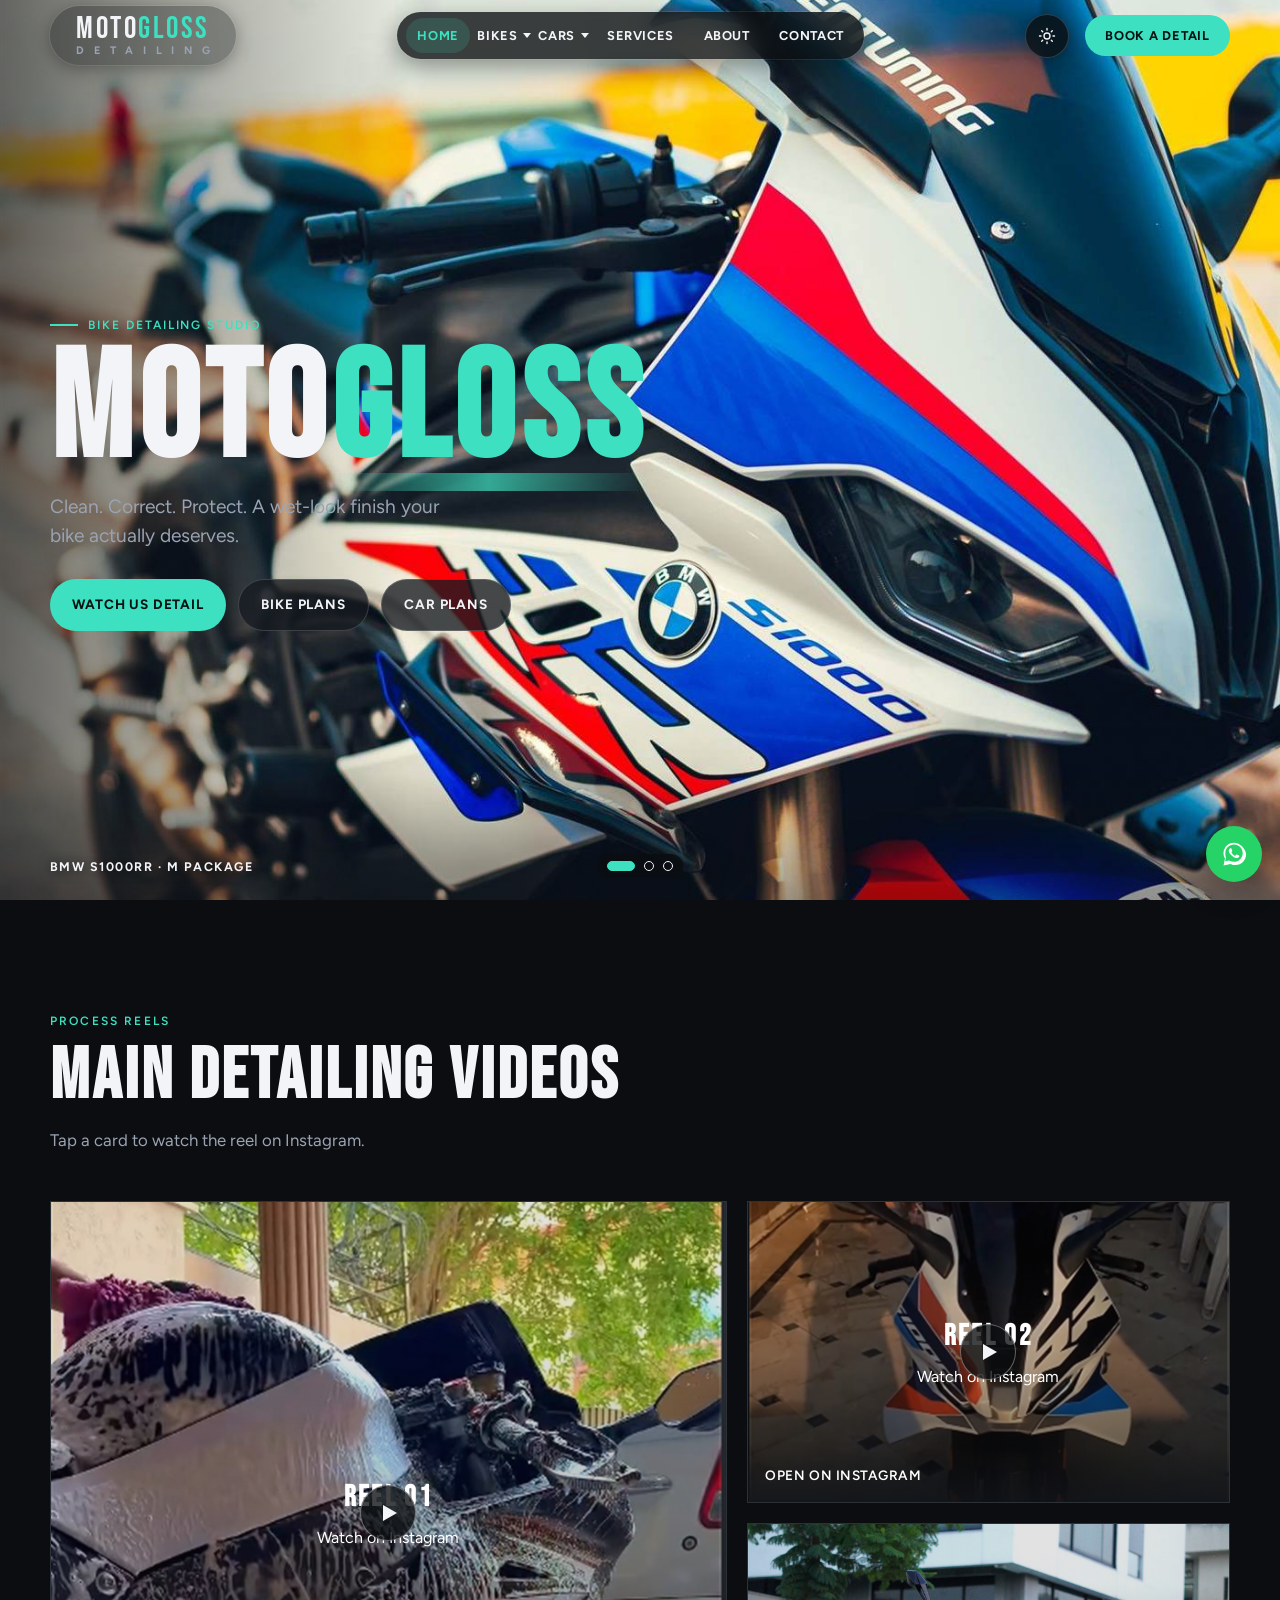
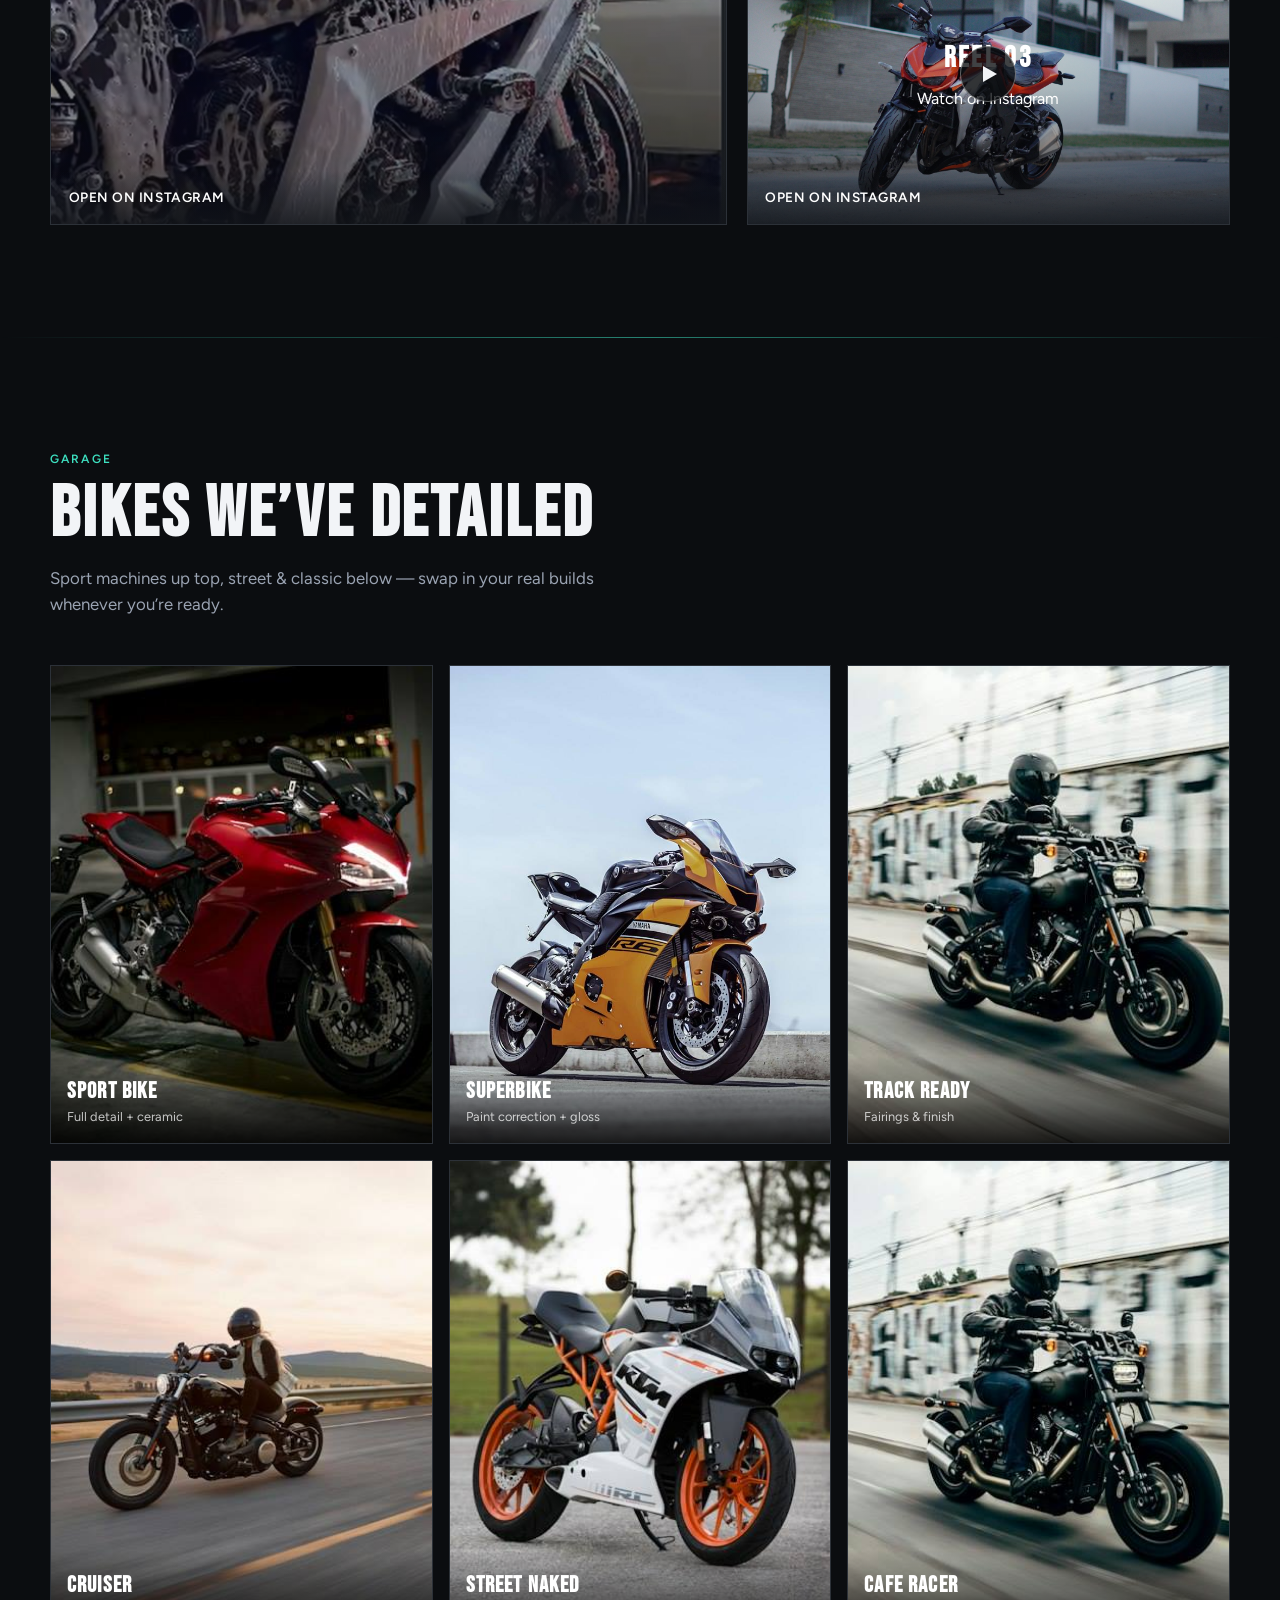
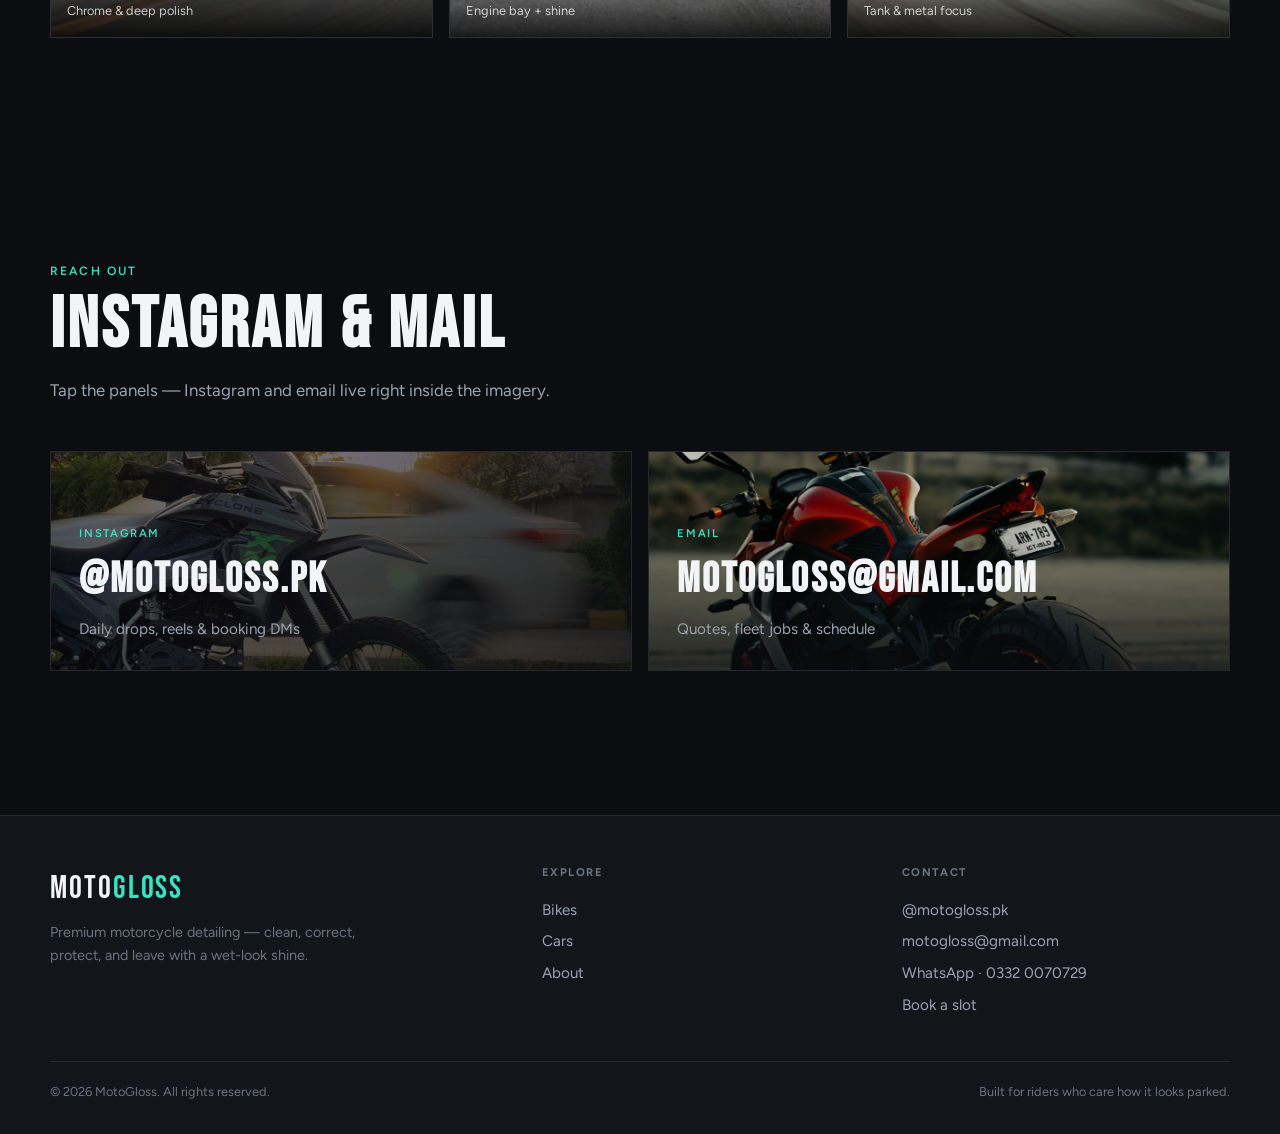
==== commit dbcb2f8e: "Update reel thumbnails with wash, BMW, and Z1000 shots. Co-authored-by: Cursor <cursoragent@cursor.c" ====
--- a/index.html
+++ b/index.html
@@ -187,7 +187,7 @@
               >
                 <div
                   class="video-placeholder"
-                  style="background-image: url('assets/video-1.jpg')"
+                  style="background-image: url('assets/video-1.jpg?v=4'); background-position: center 35%"
                 >
                   <div>
                     <strong>REEL 01</strong>
@@ -205,7 +205,7 @@
               >
                 <div
                   class="video-placeholder"
-                  style="background-image: url('assets/video-2.jpg')"
+                  style="background-image: url('assets/video-2.jpg?v=4'); background-position: center 40%"
                 >
                   <div>
                     <strong>REEL 02</strong>
@@ -223,7 +223,7 @@
               >
                 <div
                   class="video-placeholder"
-                  style="background-image: url('assets/video-3.jpg')"
+                  style="background-image: url('assets/video-3.jpg?v=4'); background-position: 42% center"
                 >
                   <div>
                     <strong>REEL 03</strong>
--- a/css/styles.css
+++ b/css/styles.css
@@ -1083,7 +1083,7 @@
   content: "";
   position: absolute;
   inset: 0;
-  background: linear-gradient(160deg, rgba(18, 21, 26, 0.25), rgba(18, 21, 26, 0.55));
+  background: linear-gradient(180deg, rgba(11, 13, 16, 0.12) 20%, rgba(11, 13, 16, 0.28) 55%, rgba(11, 13, 16, 0.62) 100%);
 }
 
 .video-placeholder > div {
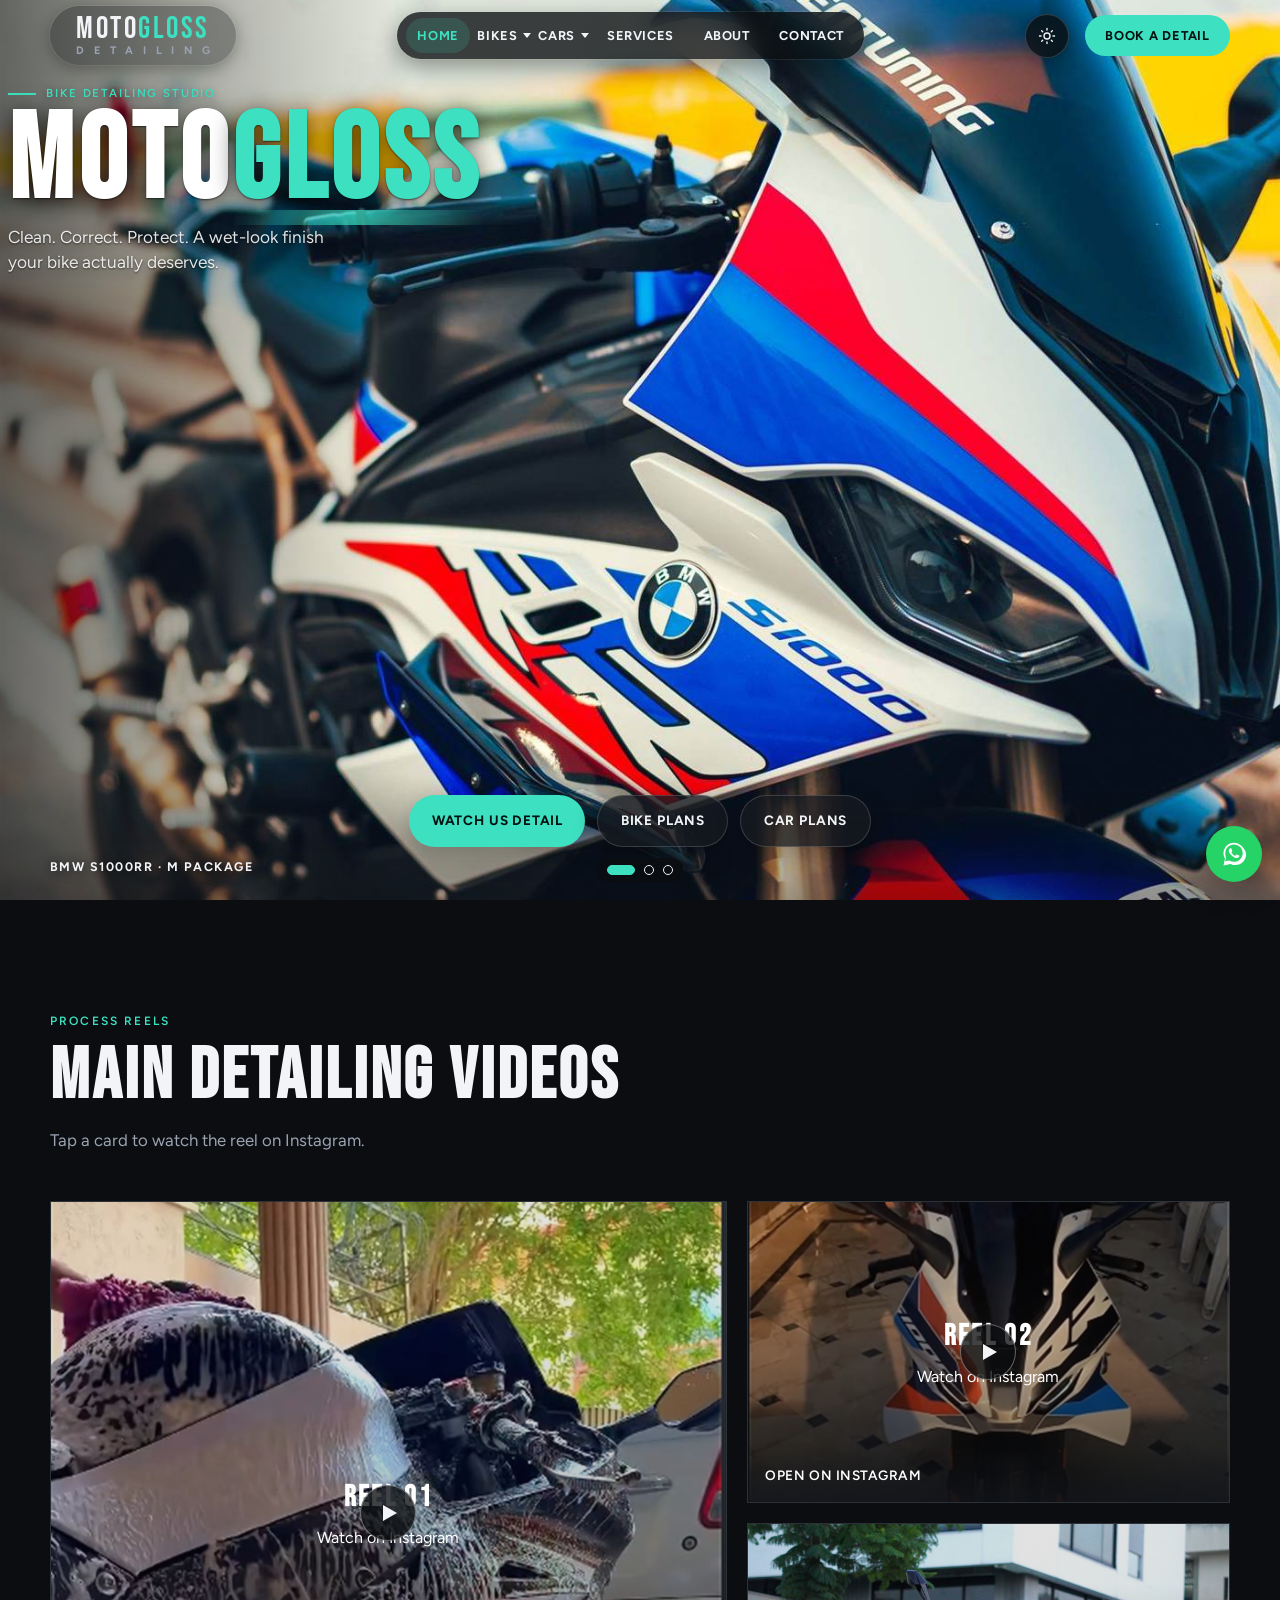
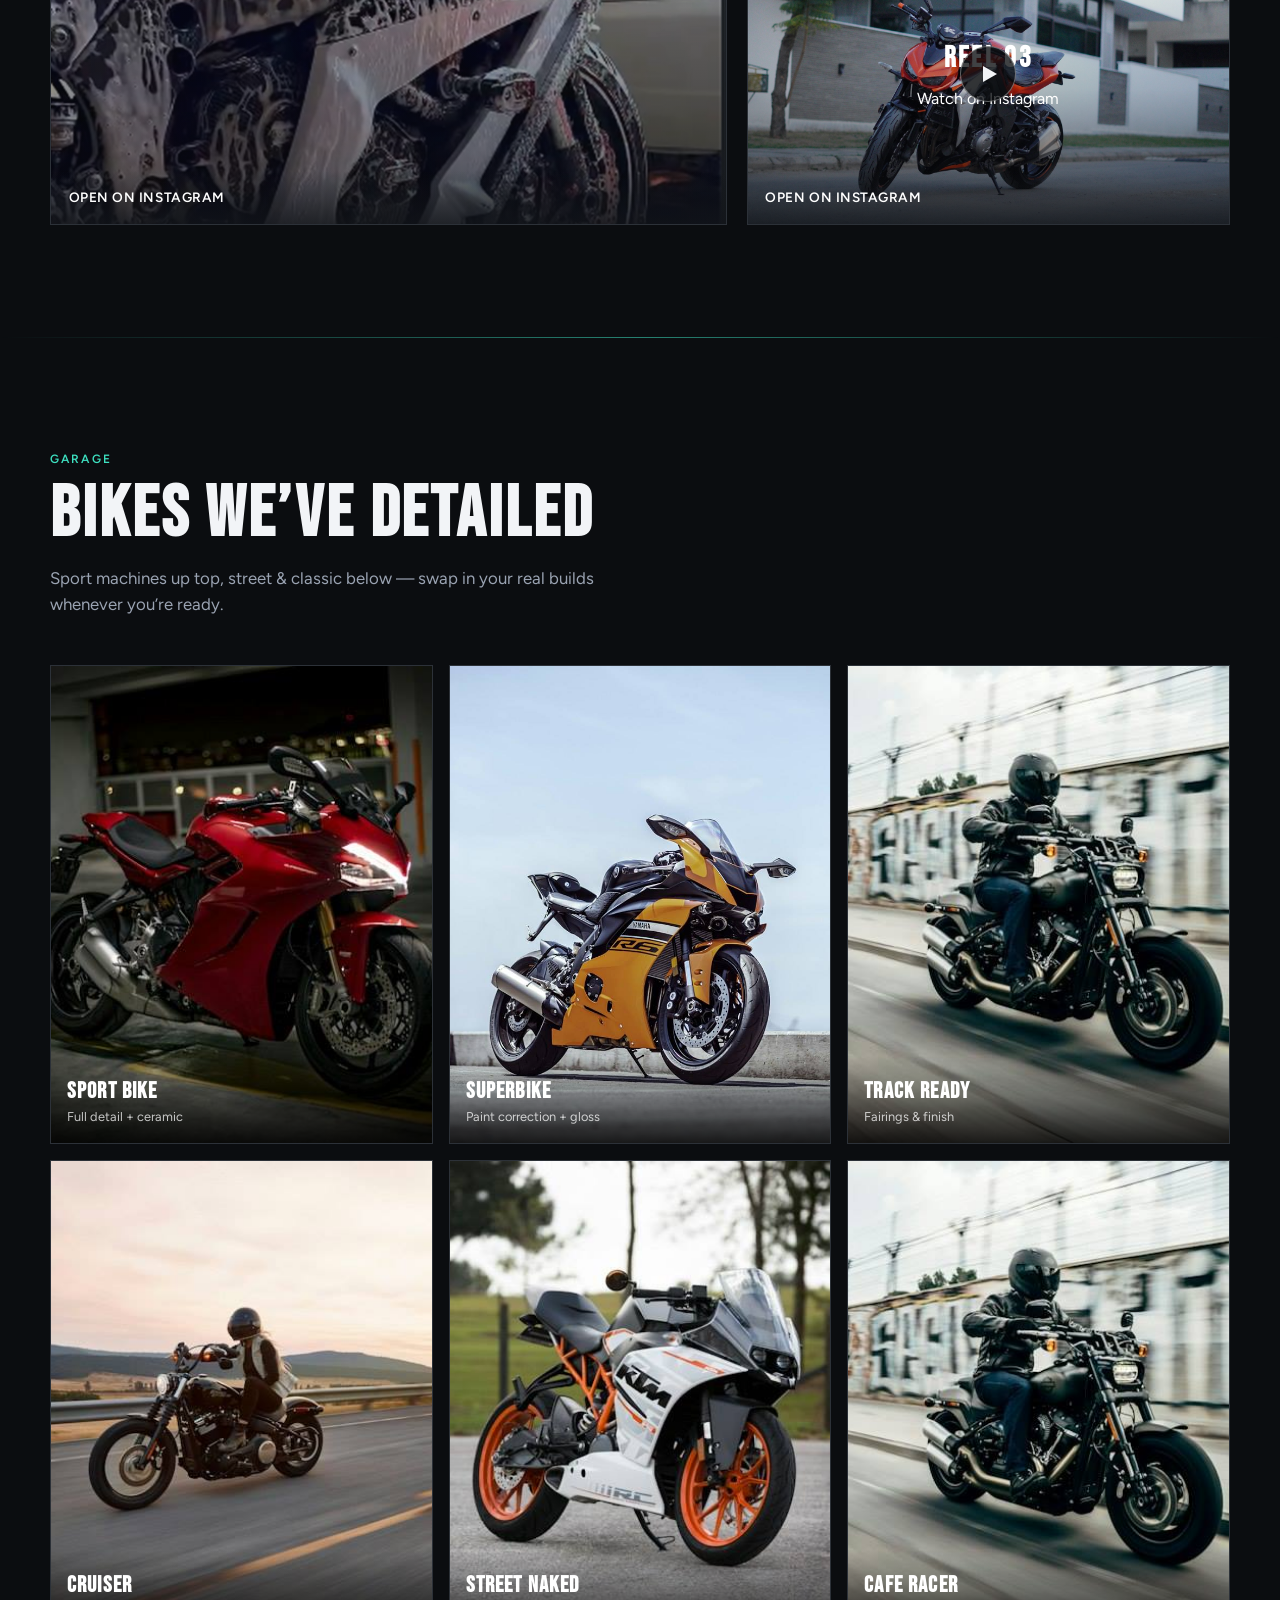
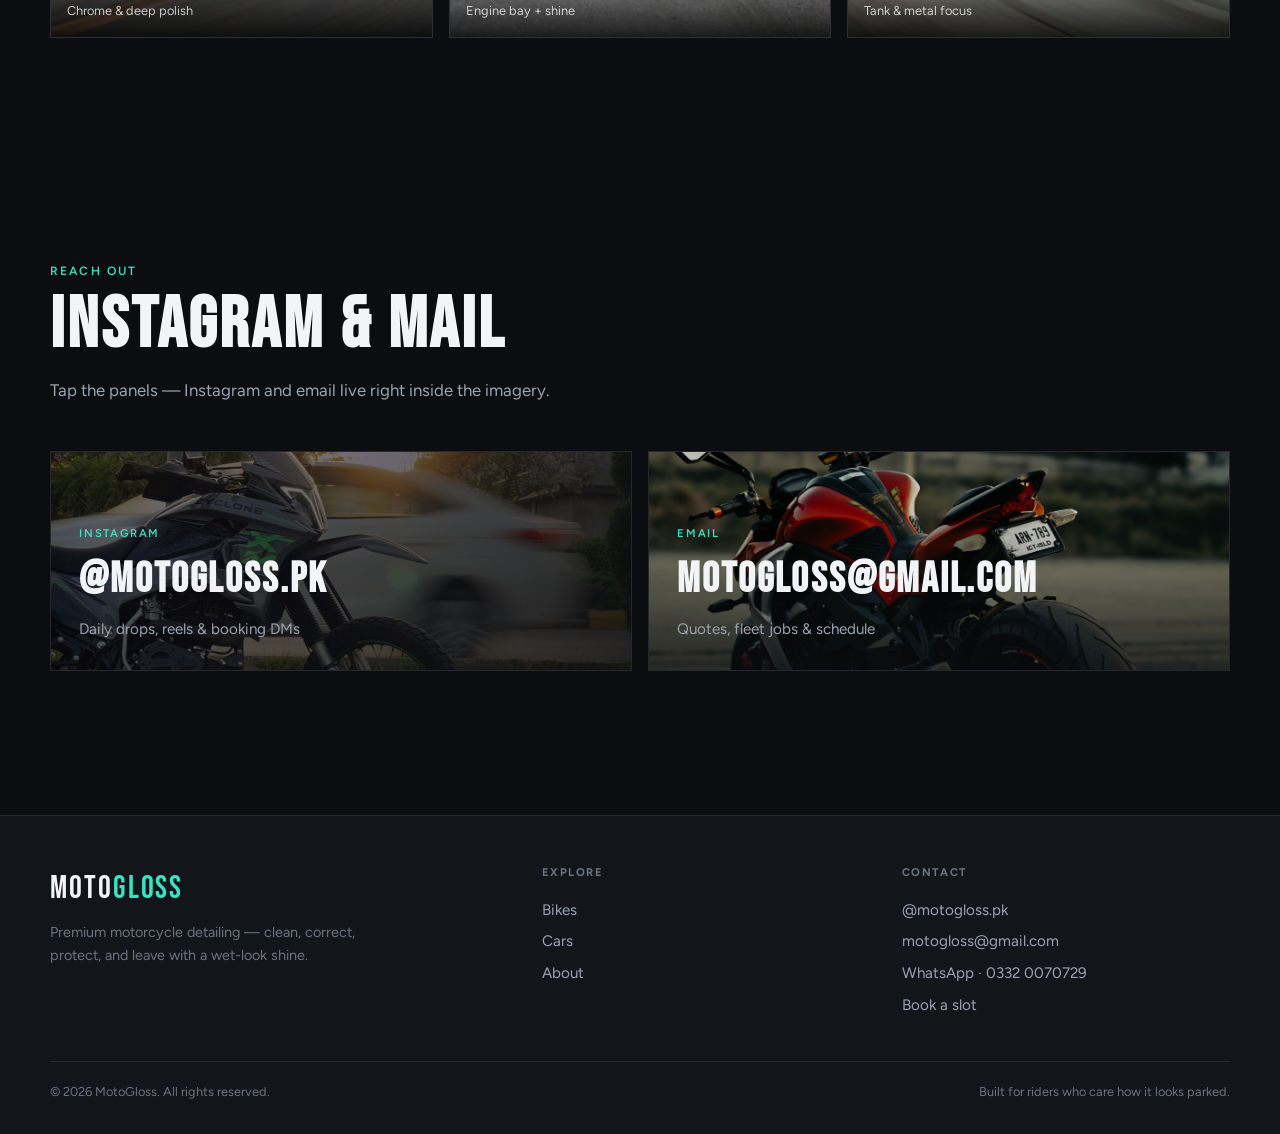
==== commit 0e8fa866: "Make bike and car nav links go to their pages and open menus on hover. Co-authored-by: Cursor <curso" ====
--- a/index.html
+++ b/index.html
@@ -39,7 +39,7 @@
         } catch (e) {}
       })();
     </script>
-    <link rel="stylesheet" href="css/styles.css" />
+    <link rel="stylesheet" href="css/styles.css?v=hero7" />
   </head>
   <body>
     <div class="site-wrap">
@@ -49,19 +49,17 @@
           <nav class="nav-links" aria-label="Primary">
             <a href="index.html" aria-current="page">Home</a>
             <div class="nav-item">
-              <button type="button" class="nav-drop-btn" aria-expanded="false" aria-haspopup="true">Bikes</button>
+              <a class="nav-drop-btn" href="bikes.html">Bikes</a>
               <div class="nav-dropdown">
                 <a href="bikes.html">Bike detailing</a>
                 <a href="bikes.html#plans">Plans &amp; pricing</a>
-                <a href="bikes.html#offers">Offers</a>
               </div>
             </div>
             <div class="nav-item">
-              <button type="button" class="nav-drop-btn" aria-expanded="false" aria-haspopup="true">Cars</button>
+              <a class="nav-drop-btn" href="cars.html">Cars</a>
               <div class="nav-dropdown">
                 <a href="cars.html">Car detailing</a>
                 <a href="cars.html#plans">Plans &amp; pricing</a>
-                <a href="cars.html#offers">Offers</a>
               </div>
             </div>
             <a href="services.html">Services</a>
@@ -93,22 +91,10 @@
 
       <nav class="mobile-nav" aria-label="Mobile">
         <a href="index.html" aria-current="page">Home</a>
-        <details>
-          <summary>Bikes</summary>
-          <div class="mobile-sub">
-            <a href="bikes.html">Bike detailing</a>
-            <a href="bikes.html#plans">Plans &amp; pricing</a>
-            <a href="bikes.html#offers">Offers</a>
-          </div>
-        </details>
-        <details>
-          <summary>Cars</summary>
-          <div class="mobile-sub">
-            <a href="cars.html">Car detailing</a>
-            <a href="cars.html#plans">Plans &amp; pricing</a>
-            <a href="cars.html#offers">Offers</a>
-          </div>
-        </details>
+        <a href="bikes.html">Bikes</a>
+        <a class="mobile-sublink" href="bikes.html#plans">Bike plans</a>
+        <a href="cars.html">Cars</a>
+        <a class="mobile-sublink" href="cars.html#plans">Car plans</a>
         <a href="services.html">Services</a>
         <a href="about.html">About</a>
         <a href="about.html#contact">Contact</a>
@@ -151,19 +137,21 @@
                 Clean. Correct. Protect. A wet-look finish your bike actually
                 deserves.
               </p>
-              <div class="btn-row">
+            </div>
+          </div>
+          <div class="hero-controls">
+            <p class="hero-slide-label" data-hero-label>BMW S1000RR · M Package</p>
+            <div class="hero-bottom">
+              <div class="btn-row hero-actions">
                 <a class="btn btn-primary" href="#videos">Watch us detail</a>
                 <a class="btn btn-ghost" href="bikes.html#plans">Bike plans</a>
                 <a class="btn btn-ghost" href="cars.html#plans">Car plans</a>
               </div>
-            </div>
-          </div>
-          <div class="hero-controls">
-            <p class="hero-slide-label" data-hero-label>BMW S1000RR · M Package</p>
-            <div class="hero-dots" role="tablist" aria-label="Hero slides">
-              <button type="button" class="hero-dot is-active" aria-label="Show BMW S1000RR" aria-selected="true" data-slide="0"></button>
-              <button type="button" class="hero-dot" aria-label="Show Kawasaki Z1000 side" aria-selected="false" data-slide="1"></button>
-              <button type="button" class="hero-dot" aria-label="Show Kawasaki Z1000" aria-selected="false" data-slide="2"></button>
+              <div class="hero-dots" role="tablist" aria-label="Hero slides">
+                <button type="button" class="hero-dot is-active" aria-label="Show BMW S1000RR" aria-selected="true" data-slide="0"></button>
+                <button type="button" class="hero-dot" aria-label="Show Kawasaki Z1000 side" aria-selected="false" data-slide="1"></button>
+                <button type="button" class="hero-dot" aria-label="Show Kawasaki Z1000" aria-selected="false" data-slide="2"></button>
+              </div>
             </div>
           </div>
         </section>
--- a/css/styles.css
+++ b/css/styles.css
@@ -388,30 +388,40 @@
   transition: transform 0.2s var(--ease);
 }
 
-.nav-item.is-open .nav-drop-btn::after {
+.nav-item:hover .nav-drop-btn::after,
+.nav-item:focus-within .nav-drop-btn::after {
   transform: rotate(180deg);
 }
 
+.nav-item::after {
+  content: "";
+  position: absolute;
+  left: 0;
+  right: 0;
+  top: 100%;
+  height: 0.95rem;
+}
+
 .nav-dropdown {
   position: absolute;
-  top: calc(100% + 0.85rem);
+  top: calc(100% + 0.7rem);
   left: 50%;
   transform: translateX(-50%) translateY(6px);
   min-width: 200px;
-  padding: 0.55rem;
+  padding: 0.45rem;
   background: var(--bg-elevated);
   border: 1px solid var(--line-strong);
-  border-radius: 999px;
+  border-radius: 1rem;
   box-shadow: var(--card-shadow);
   opacity: 0;
   visibility: hidden;
   pointer-events: none;
-  transition: opacity 0.2s var(--ease), transform 0.2s var(--ease), visibility 0.2s;
+  transition: opacity 0.18s var(--ease), transform 0.18s var(--ease), visibility 0.18s;
   z-index: 120;
 }
 
-.nav-item.is-open .nav-dropdown,
-.nav-item:hover .nav-dropdown {
+.nav-item:hover .nav-dropdown,
+.nav-item:focus-within .nav-dropdown {
   opacity: 1;
   visibility: visible;
   pointer-events: auto;
@@ -619,12 +629,13 @@
   padding: 0.35rem 0 0.75rem 0.75rem;
 }
 
-.mobile-nav .mobile-sub a {
+.mobile-nav .mobile-sublink {
   font-family: var(--font-body);
-  font-size: 1rem;
+  font-size: 0.95rem;
   font-weight: 600;
-  letter-spacing: 0.04em;
+  letter-spacing: 0.08em;
   text-transform: uppercase;
+  margin: -0.7rem 0 0.4rem 0.2rem;
 }
 
 @media (min-width: 900px) {
@@ -839,12 +850,9 @@
 .hero-inner {
   position: relative;
   z-index: 4;
-  width: min(100% - 2rem, var(--max));
-  margin: 0 auto;
-  display: grid;
-  align-content: end;
-  gap: 2rem;
-  padding: 3rem 0 5.5rem;
+  width: 100%;
+  margin: 0;
+  display: block;
   min-height: calc(100vh - var(--nav-h));
   min-height: calc(100dvh - var(--nav-h));
   pointer-events: none;
@@ -856,7 +864,14 @@
 }
 
 .hero-copy {
-  max-width: 34rem;
+  position: absolute;
+  top: 0.25rem;
+  left: 0.35rem;
+  max-width: min(92vw, 34rem);
+  padding: 0;
+  text-align: left;
+  background: none;
+  box-shadow: none;
   animation: rise 0.85s var(--ease) both;
 }
 
@@ -864,12 +879,13 @@
   display: inline-flex;
   align-items: center;
   gap: 0.65rem;
-  font-size: 0.75rem;
+  font-size: 0.72rem;
   font-weight: 600;
   letter-spacing: 0.16em;
   text-transform: uppercase;
   color: var(--accent-deep);
-  margin-bottom: 1rem;
+  margin-bottom: 0.55rem;
+  text-shadow: 0 1px 10px rgba(0, 0, 0, 0.55);
 }
 
 .hero-kicker::before {
@@ -881,11 +897,14 @@
 
 .hero-brand {
   font-family: var(--font-display);
-  font-size: clamp(4.8rem, 17vw, 9.5rem);
+  font-size: clamp(4rem, 12vw, 7.5rem);
   letter-spacing: 0.04em;
-  line-height: 0.82;
-  margin-bottom: 1.15rem;
-  color: var(--ink);
+  line-height: 0.86;
+  margin-bottom: 0.65rem;
+  color: #fff;
+  text-shadow:
+    0 1px 2px rgba(0, 0, 0, 0.55),
+    0 4px 24px rgba(0, 0, 0, 0.65);
 }
 
 .hero-brand span {
@@ -918,22 +937,26 @@
 }
 
 .hero-tag {
-  font-size: clamp(1.05rem, 2.2vw, 1.2rem);
-  color: var(--ink-muted);
-  margin-bottom: 1.75rem;
-  max-width: 26rem;
-  line-height: 1.5;
+  font-size: clamp(0.95rem, 1.8vw, 1.08rem);
+  color: rgba(255, 255, 255, 0.88);
+  margin: 0;
+  max-width: 22rem;
+  line-height: 1.45;
+  text-shadow:
+    0 1px 2px rgba(0, 0, 0, 0.55),
+    0 3px 16px rgba(0, 0, 0, 0.55);
 }
 
 .hero-controls {
   position: absolute;
   left: 0;
   right: 0;
-  bottom: 1.35rem;
+  bottom: 1.1rem;
   z-index: 5;
   display: grid;
   grid-template-columns: 1fr auto 1fr;
-  align-items: center;
+  align-items: end;
+  gap: 0.75rem;
   width: min(100% - 2rem, var(--max));
   margin: 0 auto;
   pointer-events: none;
@@ -942,6 +965,7 @@
 .hero-slide-label {
   grid-column: 1;
   justify-self: start;
+  align-self: end;
   font-size: 0.78rem;
   font-weight: 700;
   letter-spacing: 0.12em;
@@ -949,6 +973,7 @@
   color: var(--ink);
   text-shadow: 0 1px 10px rgba(214, 219, 226, 0.65);
   pointer-events: none;
+  margin-bottom: 0.35rem;
 }
 
 [data-theme="dark"] .hero-slide-label {
@@ -956,9 +981,26 @@
   text-shadow: 0 1px 12px rgba(0, 0, 0, 0.65);
 }
 
-.hero-dots {
+.hero-bottom {
   grid-column: 2;
   justify-self: center;
+  display: flex;
+  flex-direction: column;
+  align-items: center;
+  gap: 0.7rem;
+  pointer-events: auto;
+}
+
+.hero-actions {
+  justify-content: center;
+  flex-wrap: wrap;
+}
+
+.hero-actions .btn {
+  box-shadow: 0 8px 24px rgba(0, 0, 0, 0.28);
+}
+
+.hero-dots {
   display: flex;
   align-items: center;
   gap: 0.55rem;
@@ -970,6 +1012,25 @@
   -webkit-backdrop-filter: blur(10px);
 }
 
+@media (max-width: 720px) {
+  .hero-controls {
+    grid-template-columns: 1fr;
+    justify-items: center;
+  }
+
+  .hero-slide-label {
+    grid-column: 1;
+    justify-self: center;
+    order: 2;
+    margin-top: 0.35rem;
+  }
+
+  .hero-bottom {
+    grid-column: 1;
+    order: 1;
+  }
+}
+
 .hero-dot {
   width: 10px;
   height: 10px;
@@ -1005,9 +1066,9 @@
 }
 
 @media (min-width: 900px) {
-  .hero-inner {
-    align-content: center;
-    padding-bottom: 5rem;
+  .hero-copy {
+    top: 0.35rem;
+    left: 0.5rem;
   }
 }
 
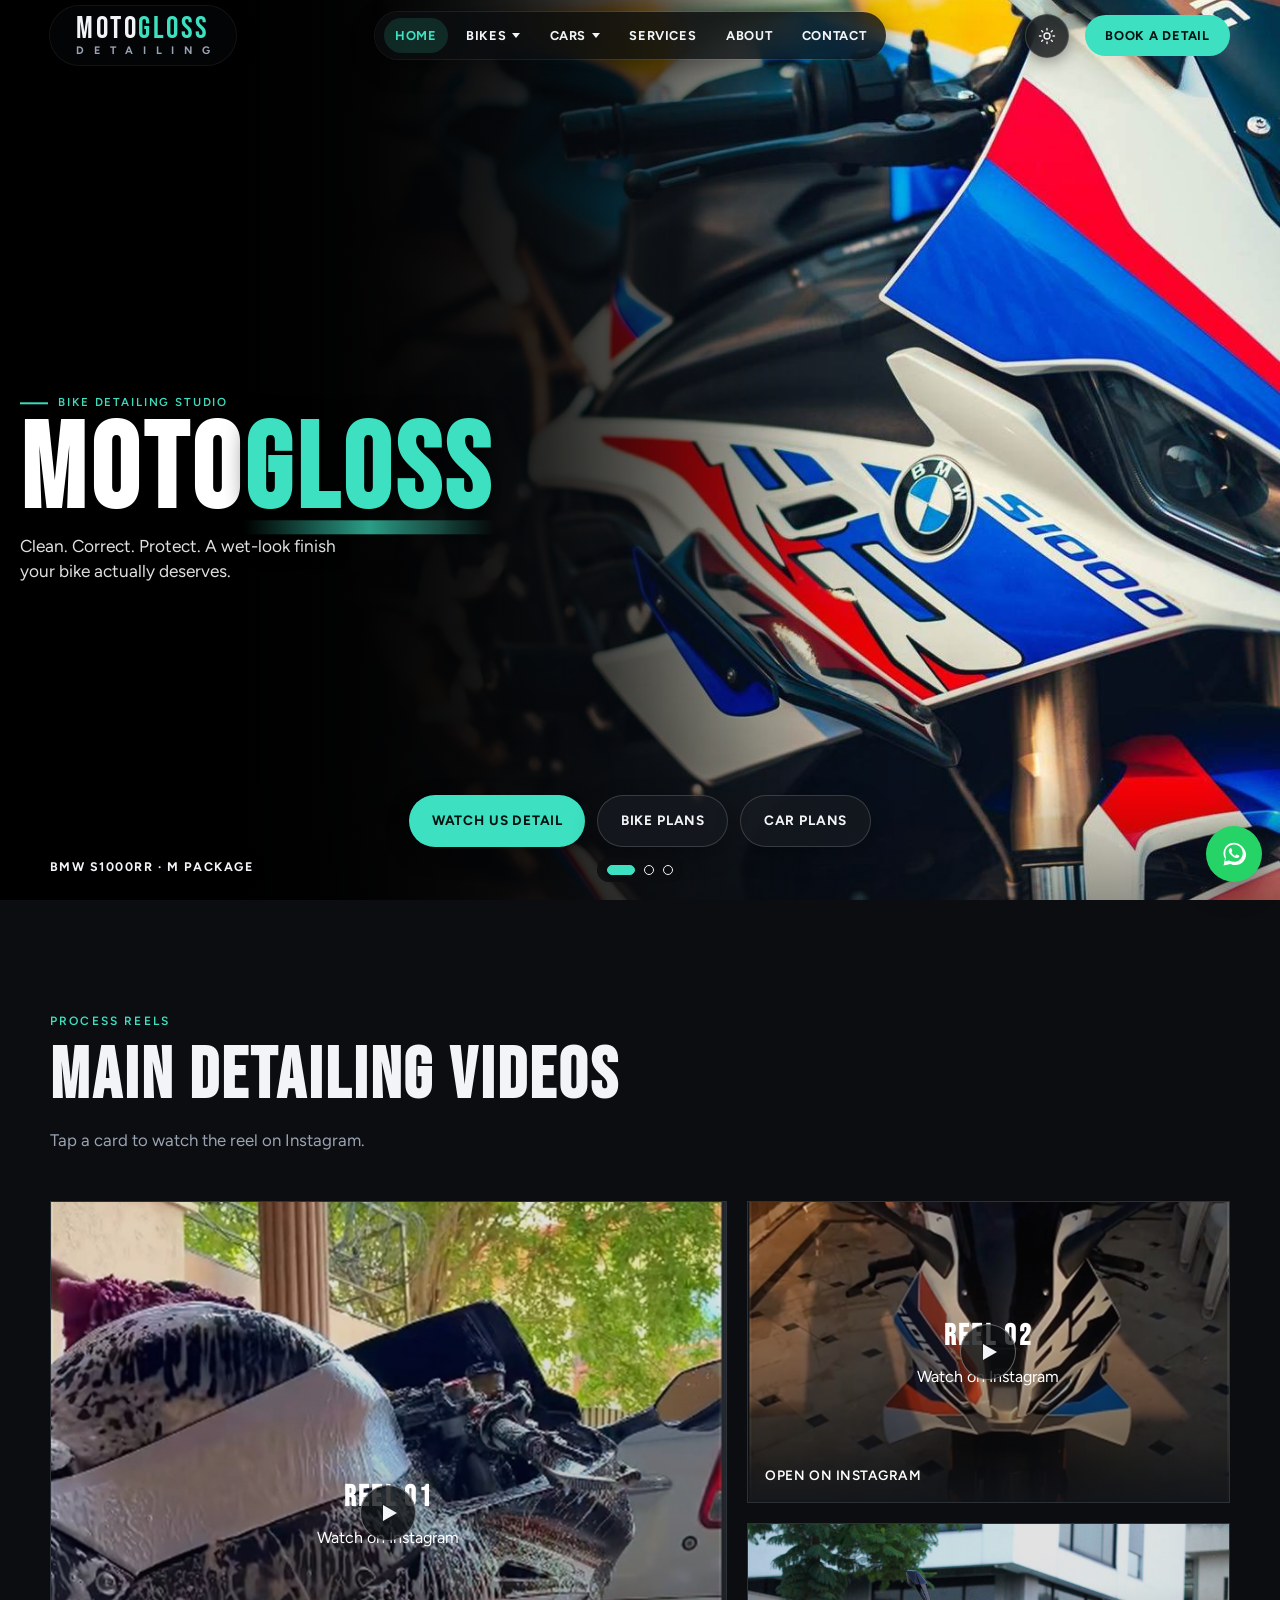
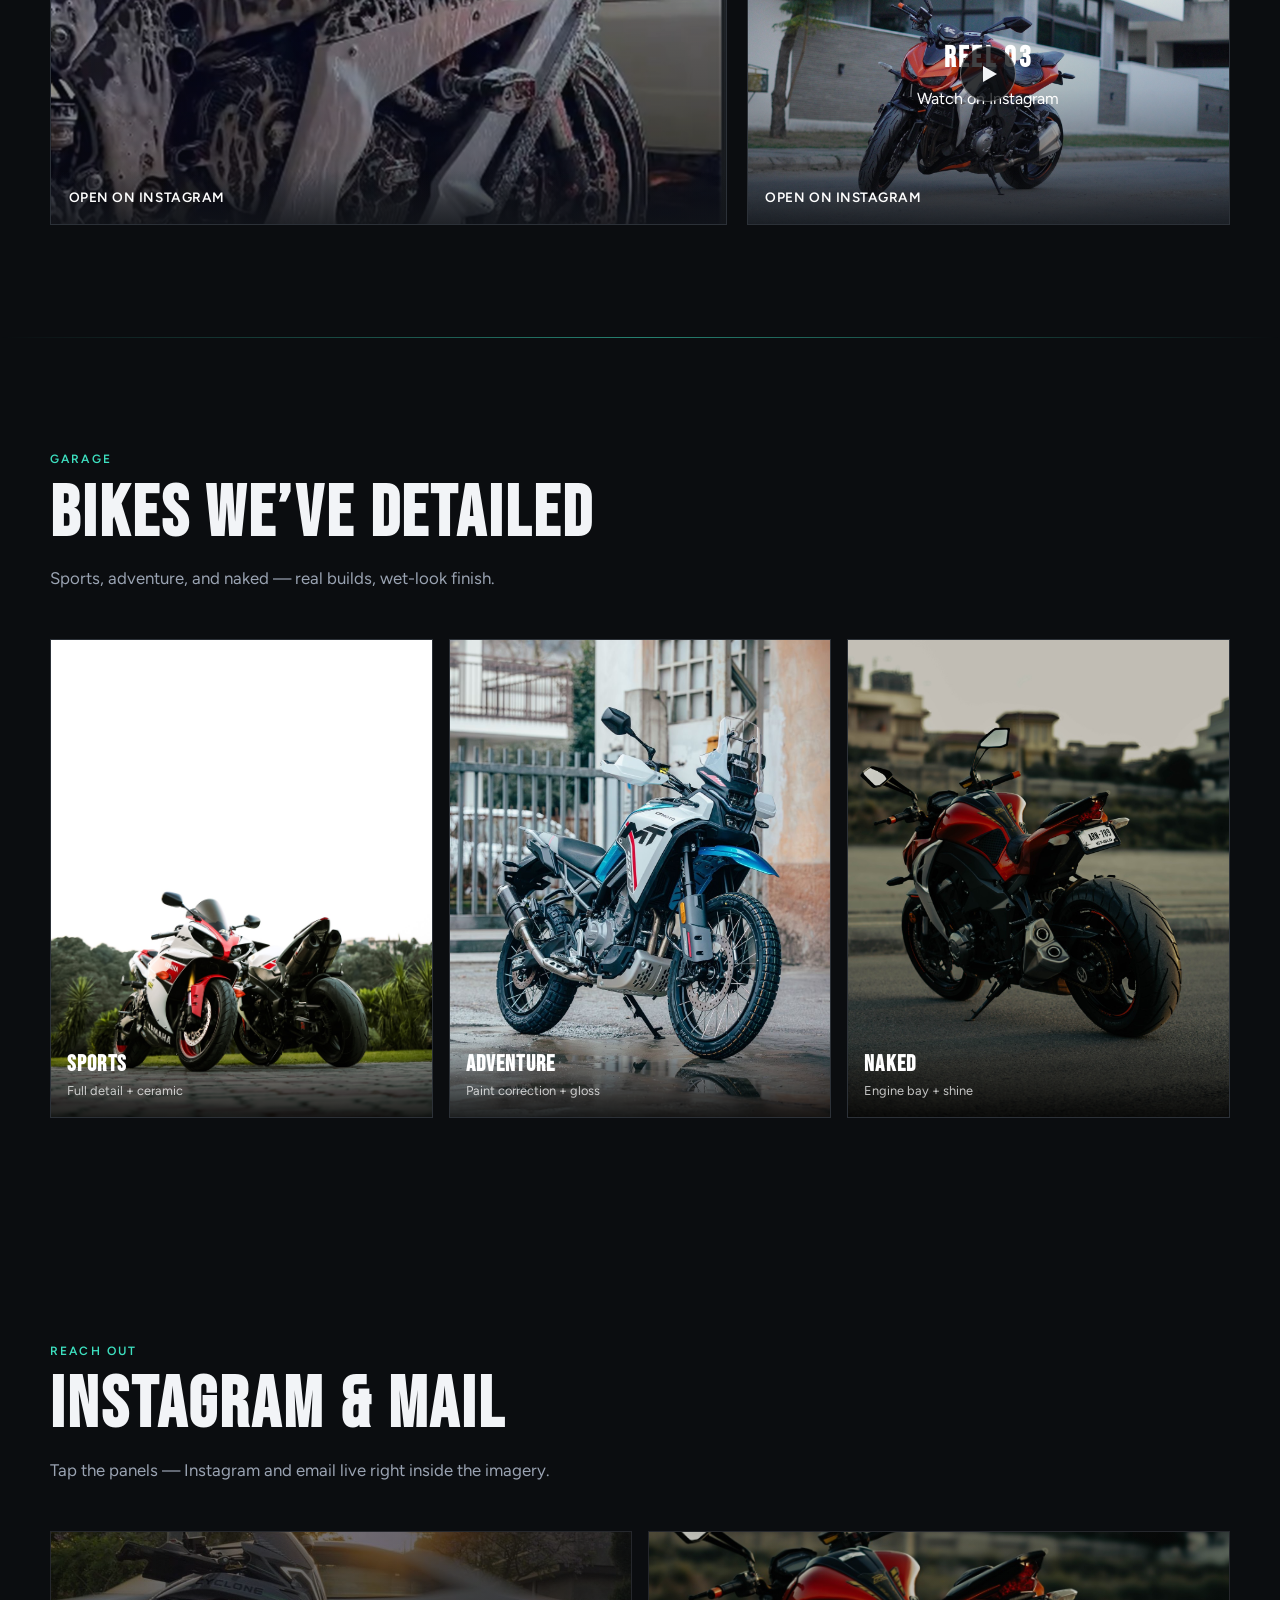
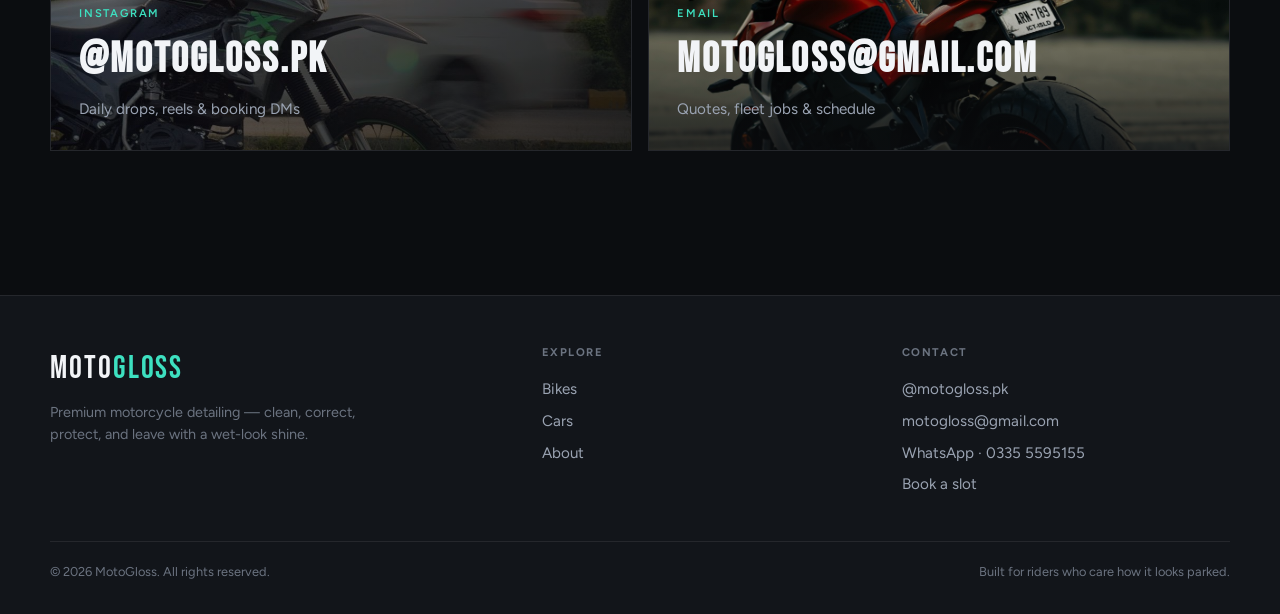
==== commit d54f3c8e: "Add page photos, garage categories, and the updated WhatsApp number. Co-authored-by: Cursor <cursora" ====
--- a/index.html
+++ b/index.html
@@ -39,7 +39,7 @@
         } catch (e) {}
       })();
     </script>
-    <link rel="stylesheet" href="css/styles.css?v=hero7" />
+    <link rel="stylesheet" href="css/styles.css?v=garage2" />
   </head>
   <body>
     <div class="site-wrap">
@@ -233,90 +233,95 @@
               <p class="section-label">Garage</p>
               <h2 class="section-title">Bikes we’ve detailed</h2>
               <p class="section-lead">
-                Sport machines up top, street &amp; classic below — swap in your
-                real builds whenever you’re ready.
+                Sports, adventure, and naked — real builds, wet-look finish.
               </p>
             </div>
 
             <div class="bike-grid">
-              <article class="bike-tile reveal">
+              <button type="button" class="bike-tile reveal" data-garage="sports" aria-expanded="false">
                 <img
-                  src="assets/garage-1.jpg"
-                  alt="Sport bike after full detail"
-                  width="800"
-                  height="1000"
+                  src="assets/garage-sports.jpg?v=1"
+                  alt="Two sports bikes after detailing"
+                  width="1707"
+                  height="2560"
                   loading="lazy"
                 />
                 <div class="bike-caption">
-                  <h3>Sport Bike</h3>
+                  <h3>Sports</h3>
                   <p>Full detail + ceramic</p>
                 </div>
-              </article>
-              <article class="bike-tile reveal">
+              </button>
+              <button type="button" class="bike-tile reveal" data-garage="soon" aria-expanded="false">
                 <img
-                  src="assets/garage-2.jpg"
-                  alt="Superbike with glossy paint"
-                  width="800"
-                  height="1000"
+                  src="assets/garage-adventure.jpg?v=1"
+                  alt="Adventure bike after detailing"
+                  width="1200"
+                  height="1799"
                   loading="lazy"
                 />
                 <div class="bike-caption">
-                  <h3>Superbike</h3>
+                  <h3>Adventure</h3>
                   <p>Paint correction + gloss</p>
                 </div>
-              </article>
-              <article class="bike-tile reveal">
+              </button>
+              <button type="button" class="bike-tile reveal" data-garage="naked" aria-expanded="false">
                 <img
-                  src="assets/garage-3.jpg"
-                  alt="Track-style motorcycle detailed"
-                  width="800"
-                  height="1000"
+                  src="assets/garage-naked.jpg?v=1"
+                  alt="Naked bike after detailing"
+                  width="1280"
+                  height="1600"
                   loading="lazy"
                 />
                 <div class="bike-caption">
-                  <h3>Track Ready</h3>
-                  <p>Fairings &amp; finish</p>
-                </div>
-              </article>
-              <article class="bike-tile reveal">
-                <img
-                  src="assets/garage-4.jpg"
-                  alt="Classic cruiser motorcycle"
-                  width="800"
-                  height="1000"
-                  loading="lazy"
-                />
-                <div class="bike-caption">
-                  <h3>Cruiser</h3>
-                  <p>Chrome &amp; deep polish</p>
-                </div>
-              </article>
-              <article class="bike-tile reveal">
-                <img
-                  src="assets/garage-5.jpg"
-                  alt="Street motorcycle with clean finish"
-                  width="800"
-                  height="1000"
-                  loading="lazy"
-                />
-                <div class="bike-caption">
-                  <h3>Street Naked</h3>
+                  <h3>Naked</h3>
                   <p>Engine bay + shine</p>
                 </div>
-              </article>
-              <article class="bike-tile reveal">
-                <img
-                  src="assets/garage-6.jpg"
-                  alt="Cafe racer motorcycle detailed"
-                  width="800"
-                  height="1000"
-                  loading="lazy"
-                />
-                <div class="bike-caption">
-                  <h3>Cafe Racer</h3>
-                  <p>Tank &amp; metal focus</p>
-                </div>
-              </article>
+              </button>
+            </div>
+
+            <div class="garage-reels" id="garage-reels" hidden>
+              <p class="section-label" data-garage-label>Sports reels</p>
+              <div class="garage-reels-row">
+                <a
+                  class="garage-reel"
+                  data-set="sports"
+                  href="https://www.instagram.com/p/DeI_jujI4v5/"
+                  target="_blank"
+                  rel="noopener noreferrer"
+                >
+                  <span
+                    class="garage-reel-thumb"
+                    style="background-image: url('assets/video-1.jpg?v=4'); background-position: center 35%"
+                  ></span>
+                  <span class="garage-reel-meta">Reel 01 · Instagram</span>
+                </a>
+                <a
+                  class="garage-reel"
+                  data-set="sports"
+                  href="https://www.instagram.com/p/DeRZQhqKmUr/"
+                  target="_blank"
+                  rel="noopener noreferrer"
+                >
+                  <span
+                    class="garage-reel-thumb"
+                    style="background-image: url('assets/video-2.jpg?v=4'); background-position: center 40%"
+                  ></span>
+                  <span class="garage-reel-meta">Reel 02 · Instagram</span>
+                </a>
+                <a
+                  class="garage-reel"
+                  data-set="naked"
+                  href="https://www.instagram.com/p/DeZbVGbqd1F/"
+                  target="_blank"
+                  rel="noopener noreferrer"
+                >
+                  <span
+                    class="garage-reel-thumb"
+                    style="background-image: url('assets/video-3.jpg?v=4'); background-position: 42% center"
+                  ></span>
+                  <span class="garage-reel-meta">Reel 03 · Instagram</span>
+                </a>
+              </div>
             </div>
           </div>
         </section>
@@ -376,7 +381,7 @@
             <h4>Contact</h4>
             <a href="https://instagram.com/motogloss.pk" target="_blank" rel="noopener noreferrer">@motogloss.pk</a>
             <a href="mailto:motogloss@gmail.com">motogloss@gmail.com</a>
-            <a href="https://wa.me/923320070729" target="_blank" rel="noopener noreferrer">WhatsApp · 0332 0070729</a>
+            <a href="https://wa.me/923355595155" target="_blank" rel="noopener noreferrer">WhatsApp · 0335 5595155</a>
             <a href="about.html#contact">Book a slot</a>
           </div>
         </div>
@@ -389,6 +394,6 @@
     <script>
       document.getElementById("y").textContent = new Date().getFullYear();
     </script>
-    <script src="js/main.js"></script>
+    <script src="js/main.js?v=garage2"></script>
   </body>
 </html>
--- a/css/styles.css
+++ b/css/styles.css
@@ -341,10 +341,16 @@
 }
 
 .nav-links > a:hover,
+.nav-item:hover > .nav-drop-btn,
+.nav-item:focus-within > .nav-drop-btn {
+  color: var(--accent-deep);
+  background: transparent;
+}
+
 .nav-links > a[aria-current="page"],
-.nav-drop-btn:hover,
-.nav-item.is-open .nav-drop-btn,
-.nav-item.is-active .nav-drop-btn {
+.nav-drop-btn[aria-current="page"],
+.nav-item:hover > .nav-drop-btn[aria-current="page"],
+.nav-item:focus-within > .nav-drop-btn[aria-current="page"] {
   color: var(--accent-deep);
   background: rgba(61, 224, 192, 0.14);
 }
@@ -359,23 +365,36 @@
 }
 
 .site-header.is-scrolled .nav-links > a:hover,
+.site-header.is-scrolled .nav-item:hover > .nav-drop-btn,
 .site-header.is-scrolled .nav-links > a[aria-current="page"],
-.site-header.is-scrolled .nav-drop-btn:hover,
-.site-header.is-scrolled .nav-item.is-open .nav-drop-btn,
-.site-header.is-scrolled .nav-item.is-active .nav-drop-btn {
+.site-header.is-scrolled .nav-drop-btn[aria-current="page"] {
   color: var(--ink);
   background: transparent;
 }
 
 .nav-item {
   position: relative;
+}
+
+.nav-item:hover,
+.nav-item:focus-within {
+  z-index: 5;
+}
+
+.nav-item::after {
+  content: "";
+  position: absolute;
+  left: 0;
+  width: 100%;
+  top: 100%;
+  height: 0.5rem;
 }
 
 .nav-drop-btn {
   display: inline-flex;
   align-items: center;
   gap: 0.35rem;
-  padding: 0.35rem 0;
+  padding: 0.45rem 0.7rem;
 }
 
 .nav-drop-btn::after {
@@ -393,25 +412,20 @@
   transform: rotate(180deg);
 }
 
-.nav-item::after {
-  content: "";
-  position: absolute;
+.nav-dropdown {
+  position: absolute;
+  top: calc(100% + 0.45rem);
   left: 0;
-  right: 0;
-  top: 100%;
-  height: 0.95rem;
-}
-
-.nav-dropdown {
-  position: absolute;
-  top: calc(100% + 0.7rem);
-  left: 50%;
-  transform: translateX(-50%) translateY(6px);
-  min-width: 200px;
-  padding: 0.45rem;
+  transform: translateY(6px);
+  min-width: 11.5rem;
+  width: max-content;
+  padding: 0.35rem;
+  display: flex;
+  flex-direction: column;
+  gap: 0.1rem;
   background: var(--bg-elevated);
   border: 1px solid var(--line-strong);
-  border-radius: 1rem;
+  border-radius: 10px;
   box-shadow: var(--card-shadow);
   opacity: 0;
   visibility: hidden;
@@ -425,16 +439,18 @@
   opacity: 1;
   visibility: visible;
   pointer-events: auto;
-  transform: translateX(-50%) translateY(0);
+  transform: translateY(0);
 }
 
 .nav-dropdown a {
   display: block;
-  padding: 0.65rem 0.75rem;
-  font-size: 0.8rem;
-  font-weight: 500;
+  padding: 0.55rem 0.8rem;
+  border-radius: 8px;
+  font-size: 0.78rem;
+  font-weight: 600;
   letter-spacing: 0.04em;
   text-transform: uppercase;
+  white-space: nowrap;
   color: var(--ink-muted);
   transition: color 0.2s, background 0.2s;
 }
@@ -691,7 +707,6 @@
 .nav-cta,
 .nav-links > a,
 .nav-drop-btn,
-.nav-dropdown a,
 .price-plan .badge,
 .offer .code,
 .hero-dots {
@@ -785,12 +800,28 @@
   position: absolute;
   inset: 0;
   background-color: var(--bg-soft);
-  background-position: right 35%;
+  background-position: center center;
   background-size: cover;
   background-repeat: no-repeat;
   opacity: 0;
   visibility: hidden;
-  transform: scale(1.06);
+  transform: translateX(20%) scale(1.06);
+  -webkit-mask-image: linear-gradient(
+    90deg,
+    transparent 0%,
+    transparent 6%,
+    rgba(0, 0, 0, 0.2) 16%,
+    rgba(0, 0, 0, 0.55) 28%,
+    #000 44%
+  );
+  mask-image: linear-gradient(
+    90deg,
+    transparent 0%,
+    transparent 6%,
+    rgba(0, 0, 0, 0.2) 16%,
+    rgba(0, 0, 0, 0.55) 28%,
+    #000 44%
+  );
   transition:
     opacity 0.85s var(--ease),
     visibility 0.85s var(--ease),
@@ -801,16 +832,8 @@
 .hero-slide.is-active {
   opacity: 1;
   visibility: visible;
-  transform: scale(1);
+  transform: translateX(20%) scale(1);
   z-index: 1;
-}
-
-.hero-slide:nth-child(2) {
-  background-position: 62% center;
-}
-
-.hero-slide:nth-child(3) {
-  background-position: 42% center;
 }
 
 .hero-media-veil {
@@ -818,7 +841,19 @@
   inset: 0;
   z-index: 2;
   pointer-events: none;
-  background: var(--hero-veil), var(--hero-fade-bottom);
+  background:
+    linear-gradient(
+      90deg,
+      #000 0%,
+      #000 18%,
+      rgba(0, 0, 0, 0.9) 28%,
+      rgba(0, 0, 0, 0.68) 40%,
+      rgba(0, 0, 0, 0.4) 52%,
+      rgba(0, 0, 0, 0.16) 62%,
+      rgba(0, 0, 0, 0.04) 70%,
+      transparent 78%
+    ),
+    var(--hero-fade-bottom);
 }
 
 .hero-shine {
@@ -865,14 +900,15 @@
 
 .hero-copy {
   position: absolute;
-  top: 0.25rem;
-  left: 0.35rem;
+  top: 50%;
+  left: 0.75rem;
   max-width: min(92vw, 34rem);
   padding: 0;
   text-align: left;
   background: none;
   box-shadow: none;
-  animation: rise 0.85s var(--ease) both;
+  transform: translateY(-50%);
+  animation: rise-center 0.85s var(--ease) both;
 }
 
 .hero-kicker {
@@ -1013,6 +1049,14 @@
 }
 
 @media (max-width: 720px) {
+  .hero-slide {
+    transform: translateX(10%) scale(1.06);
+  }
+
+  .hero-slide.is-active {
+    transform: translateX(10%) scale(1);
+  }
+
   .hero-controls {
     grid-template-columns: 1fr;
     justify-items: center;
@@ -1065,10 +1109,20 @@
   }
 }
 
+@keyframes rise-center {
+  from {
+    opacity: 0;
+    transform: translateY(calc(-50% + 24px));
+  }
+  to {
+    opacity: 1;
+    transform: translateY(-50%);
+  }
+}
+
 @media (min-width: 900px) {
   .hero-copy {
-    top: 0.35rem;
-    left: 0.5rem;
+    left: 1.25rem;
   }
 }
 
@@ -1224,10 +1278,88 @@
 
 .bike-tile {
   position: relative;
+  display: block;
+  width: 100%;
+  padding: 0;
   aspect-ratio: 4 / 5;
   overflow: hidden;
   background: var(--bg-panel);
   border: 1px solid var(--line);
+  color: inherit;
+  font: inherit;
+  text-align: left;
+  cursor: pointer;
+}
+
+.soon-toast {
+  position: fixed;
+  left: 50%;
+  bottom: 1.6rem;
+  z-index: 90;
+  padding: 0.7rem 1.15rem;
+  border-radius: 999px;
+  background: #0b0d10;
+  color: #fff;
+  border: 1px solid rgba(61, 224, 192, 0.5);
+  box-shadow: 0 12px 32px rgba(0, 0, 0, 0.35);
+  font-size: 0.78rem;
+  font-weight: 700;
+  letter-spacing: 0.08em;
+  text-transform: uppercase;
+  opacity: 0;
+  pointer-events: none;
+  transform: translateX(-50%) translateY(10px);
+  transition: opacity 0.25s var(--ease), transform 0.25s var(--ease);
+}
+
+.soon-toast.is-on {
+  opacity: 1;
+  transform: translateX(-50%) translateY(0);
+}
+
+.bike-tile.is-open {
+  outline: 2px solid var(--accent);
+  outline-offset: 2px;
+}
+
+.garage-reels {
+  margin-top: 1.25rem;
+}
+
+.garage-reels-row {
+  display: grid;
+  grid-template-columns: repeat(auto-fit, minmax(180px, 1fr));
+  gap: 0.85rem;
+  max-width: 42rem;
+}
+
+.garage-reel {
+  display: grid;
+  gap: 0.45rem;
+  color: #fff;
+  background: #0b0d10;
+  border: 1px solid var(--line-strong);
+  overflow: hidden;
+}
+
+.garage-reel[hidden] {
+  display: none !important;
+}
+
+.garage-reel-thumb {
+  display: block;
+  aspect-ratio: 16 / 10;
+  background-size: cover;
+  background-repeat: no-repeat;
+}
+
+.garage-reel-meta {
+  padding: 0.55rem 0.7rem 0.7rem;
+  font-size: 0.72rem;
+  font-weight: 700;
+  letter-spacing: 0.08em;
+  text-transform: uppercase;
+  color: var(--accent);
 }
 
 .bike-tile img {
@@ -1350,6 +1482,171 @@
 
 .page-hero .section-title {
   margin-bottom: 0.75rem;
+}
+
+.page-hero-photo {
+  --page-hero-image: url("../assets/services-hero.jpg?v=2");
+  --page-hero-position: center center;
+  position: relative;
+  isolation: isolate;
+  display: flex;
+  align-items: center;
+  min-height: clamp(28rem, 68vh, 42rem);
+  padding: calc(var(--nav-h) + 2rem) 0 3rem;
+  border-bottom: none;
+  background: #000;
+  overflow: hidden;
+}
+
+.page-hero-photo--cars {
+  --page-hero-image: none;
+  --page-hero-position: 42% 58%;
+}
+
+.page-hero-photo--bikes {
+  --page-hero-image: none;
+  --page-hero-position: 52% 48%;
+}
+
+.page-hero-photo--bikes .page-hero-media {
+  object-position: 52% 48%;
+}
+
+.page-hero-photo--about {
+  --page-hero-image: none;
+  --page-hero-position: 55% 48%;
+}
+
+.page-hero-photo--about .page-hero-media {
+  object-position: 55% 48%;
+}
+
+@media (max-width: 720px) {
+  .page-hero-media {
+    transform: translateX(10%);
+  }
+}
+
+.page-hero-media {
+  position: absolute;
+  inset: 0;
+  width: 100%;
+  height: 100%;
+  object-fit: cover;
+  object-position: 48% 55%;
+  transform: translateX(20%);
+  filter: none;
+  -webkit-mask-image: linear-gradient(
+    90deg,
+    transparent 0%,
+    transparent 6%,
+    rgba(0, 0, 0, 0.2) 16%,
+    rgba(0, 0, 0, 0.55) 28%,
+    #000 44%
+  );
+  mask-image: linear-gradient(
+    90deg,
+    transparent 0%,
+    transparent 6%,
+    rgba(0, 0, 0, 0.2) 16%,
+    rgba(0, 0, 0, 0.55) 28%,
+    #000 44%
+  );
+  z-index: 0;
+  pointer-events: none;
+  user-select: none;
+}
+
+.page-hero-photo--cars .page-hero-media {
+  object-position: 45% 56%;
+}
+
+.page-hero-photo::before {
+  content: "";
+  position: absolute;
+  inset: 0;
+  background: var(--page-hero-image) var(--page-hero-position) / cover no-repeat;
+  transform: translateX(20%);
+  -webkit-mask-image: linear-gradient(
+    90deg,
+    transparent 0%,
+    transparent 6%,
+    rgba(0, 0, 0, 0.2) 16%,
+    rgba(0, 0, 0, 0.55) 28%,
+    #000 44%
+  );
+  mask-image: linear-gradient(
+    90deg,
+    transparent 0%,
+    transparent 6%,
+    rgba(0, 0, 0, 0.2) 16%,
+    rgba(0, 0, 0, 0.55) 28%,
+    #000 44%
+  );
+  z-index: 0;
+}
+
+.page-hero-photo.page-hero-photo--cars::before,
+.page-hero-photo.page-hero-photo--bikes::before,
+.page-hero-photo.page-hero-photo--about::before {
+  content: none;
+  display: none;
+}
+
+.page-hero-photo.page-hero-photo--cars::after,
+.page-hero-photo.page-hero-photo--bikes::after,
+.page-hero-photo.page-hero-photo--about::after {
+  background:
+    linear-gradient(
+      90deg,
+      #000 0%,
+      #000 14%,
+      rgba(0, 0, 0, 0.82) 26%,
+      rgba(0, 0, 0, 0.45) 42%,
+      rgba(0, 0, 0, 0.16) 56%,
+      transparent 70%
+    ),
+    linear-gradient(180deg, transparent 78%, var(--bg) 100%);
+}
+
+.page-hero-photo::after {
+  content: "";
+  position: absolute;
+  inset: 0;
+  z-index: 1;
+  pointer-events: none;
+  background:
+    linear-gradient(
+      90deg,
+      #000 0%,
+      #000 18%,
+      rgba(0, 0, 0, 0.9) 28%,
+      rgba(0, 0, 0, 0.68) 40%,
+      rgba(0, 0, 0, 0.4) 52%,
+      rgba(0, 0, 0, 0.16) 62%,
+      rgba(0, 0, 0, 0.04) 70%,
+      transparent 78%
+    ),
+    linear-gradient(180deg, transparent 78%, var(--bg) 100%);
+}
+
+.page-hero-photo .container {
+  position: relative;
+  z-index: 2;
+}
+
+.page-hero-photo .section-title {
+  color: #fff;
+}
+
+.page-hero-photo .section-lead {
+  color: rgba(255, 255, 255, 0.82);
+}
+
+@media (max-width: 720px) {
+  .page-hero-photo::before {
+    transform: translateX(10%);
+  }
 }
 
 /* ——— Services ——— */
@@ -1580,20 +1877,6 @@
   object-fit: cover;
 }
 
-.about-visual::after {
-  content: "MOTO\AGLOSS";
-  position: absolute;
-  inset: auto 1rem 1rem 1rem;
-  font-family: var(--font-display);
-  font-size: clamp(3rem, 10vw, 5rem);
-  line-height: 0.85;
-  letter-spacing: 0.04em;
-  color: rgba(255, 255, 255, 0.28);
-  white-space: pre-line;
-  text-shadow: 0 2px 20px rgba(0, 0, 0, 0.25);
-  pointer-events: none;
-}
-
 .about-copy p {
   color: var(--ink-muted);
   margin-bottom: 1rem;
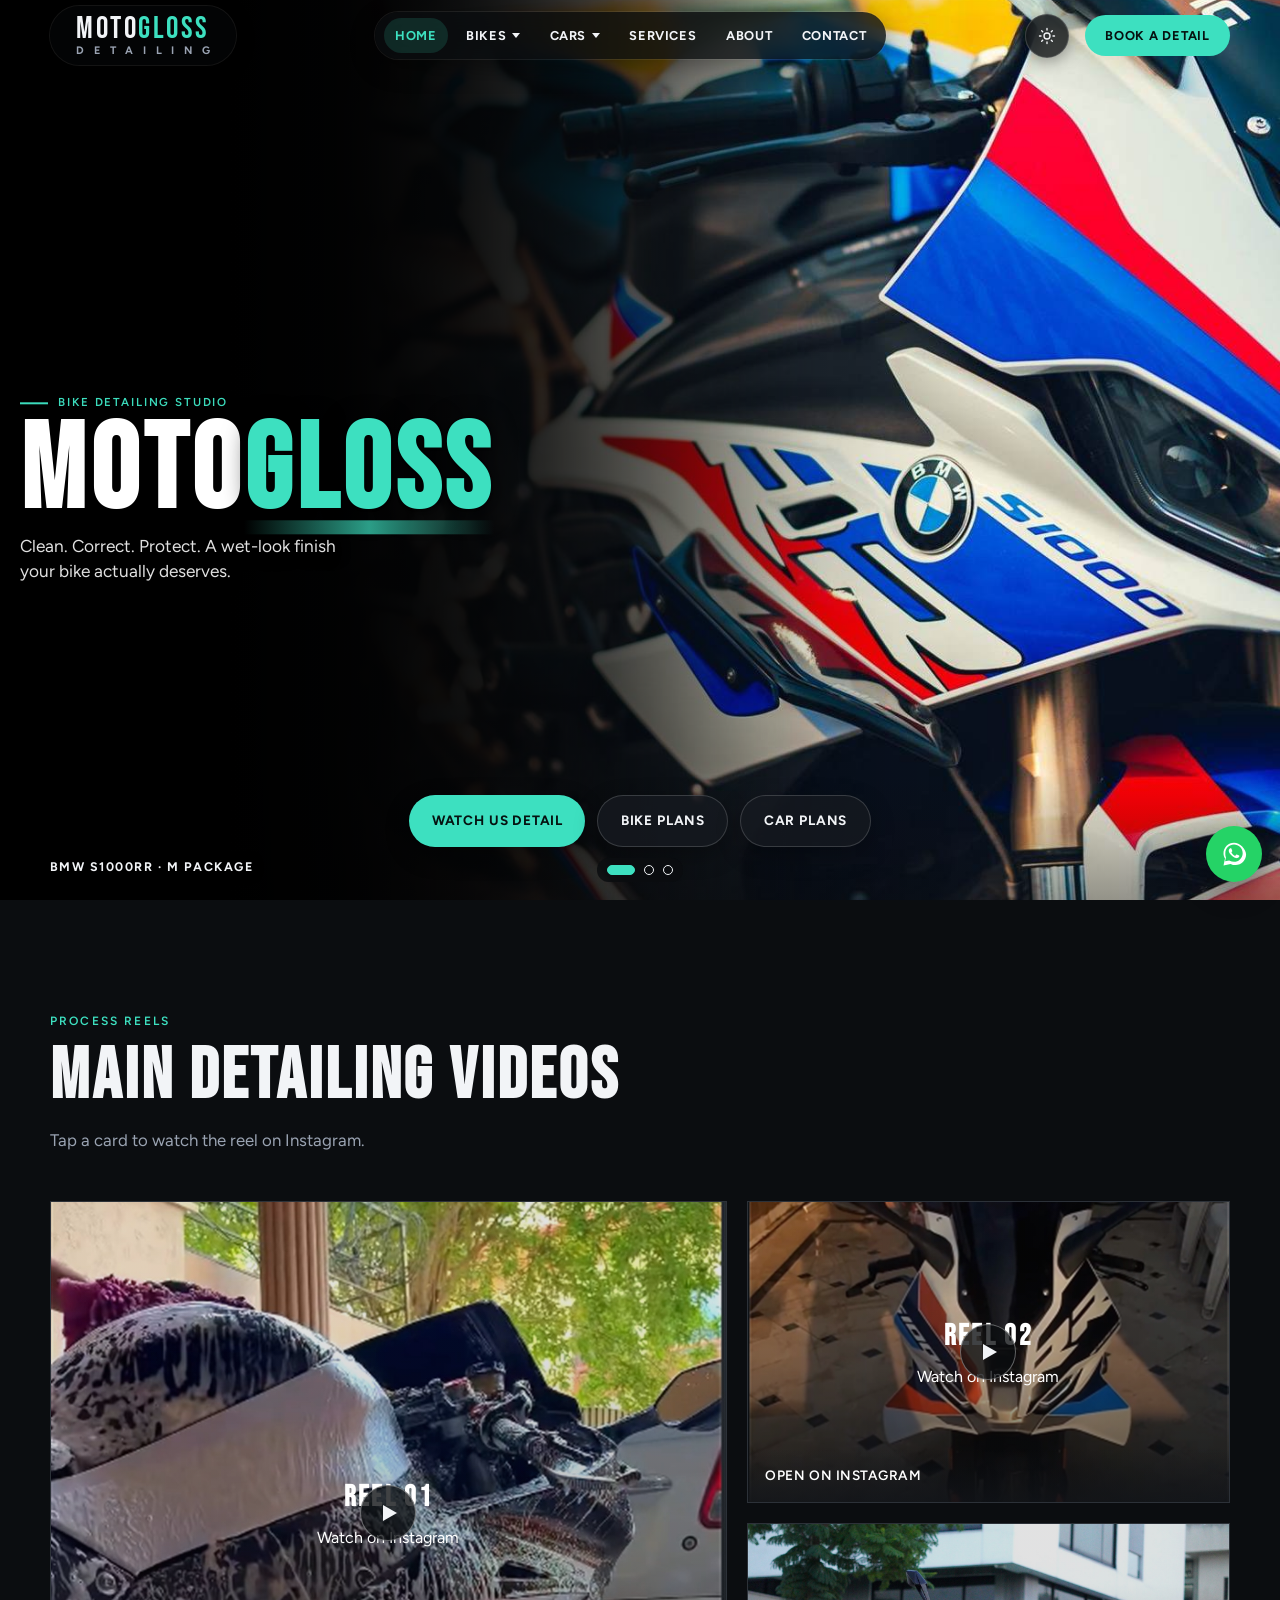
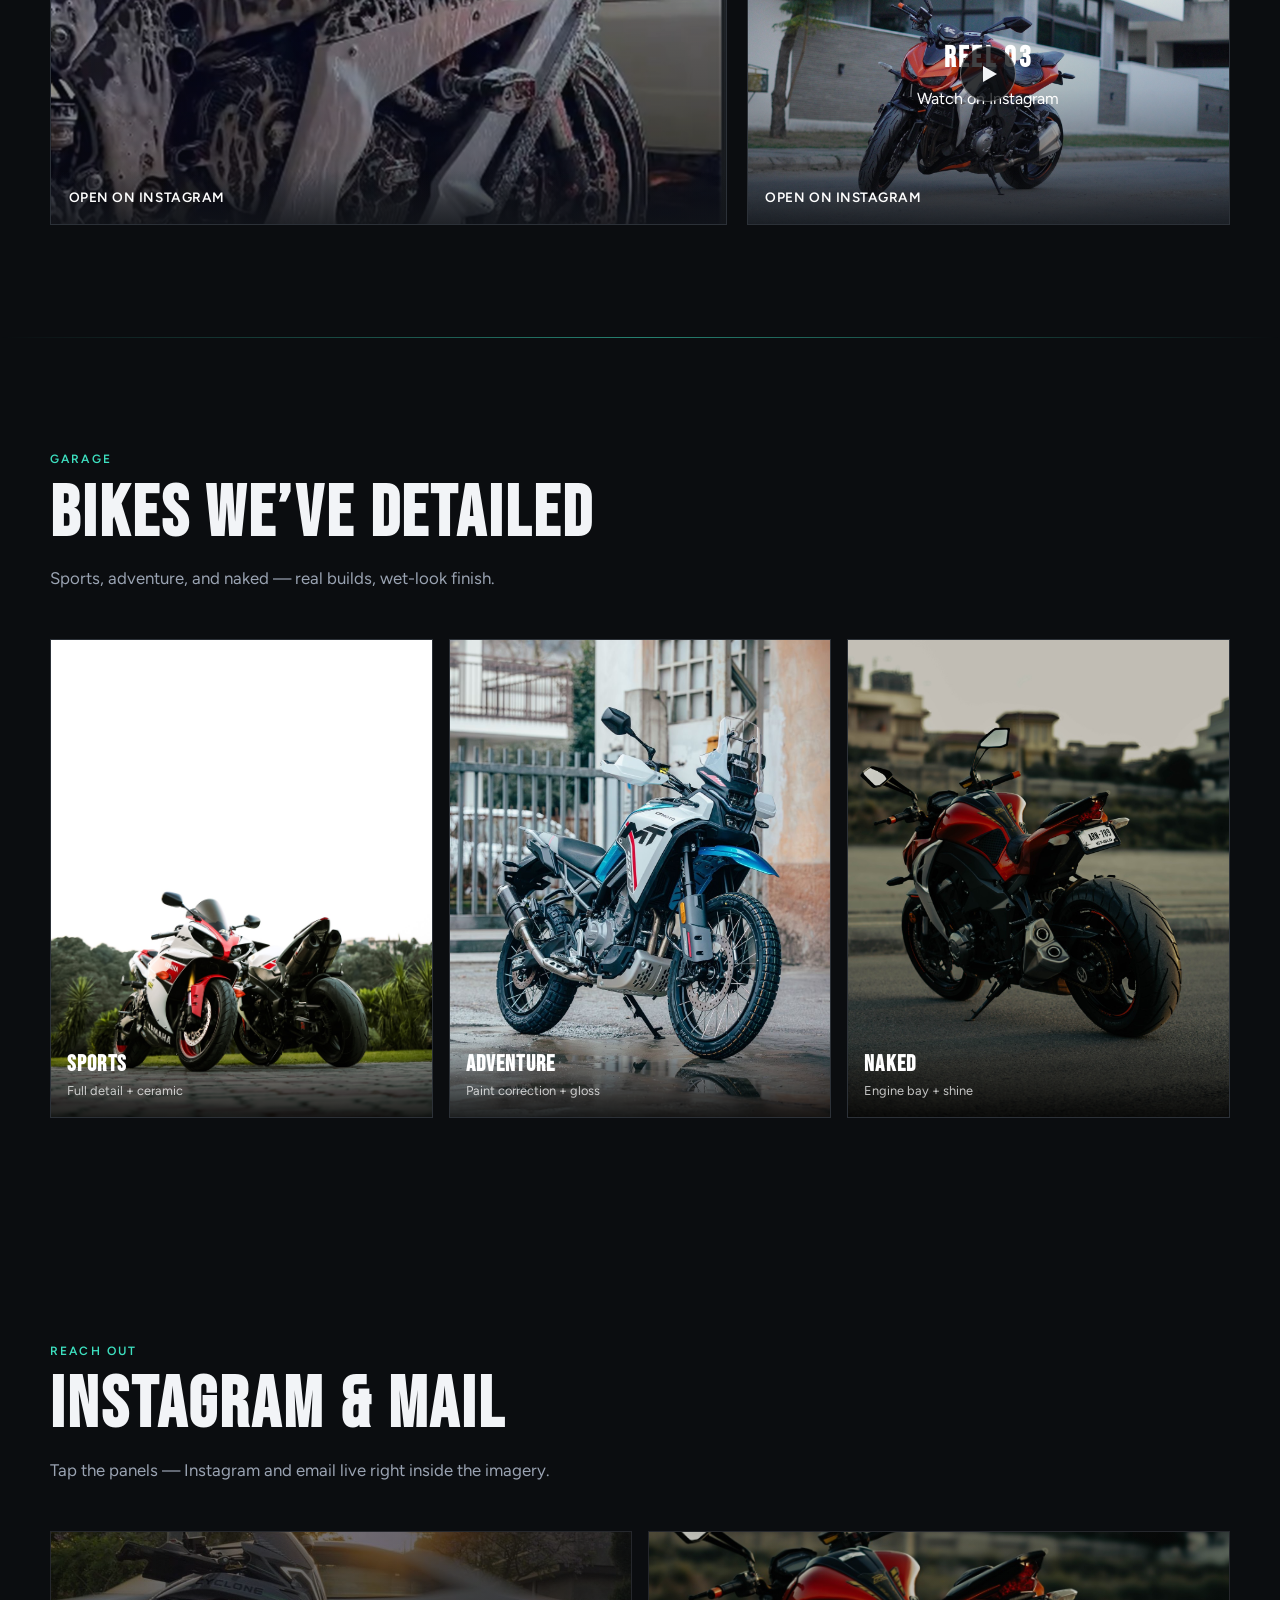
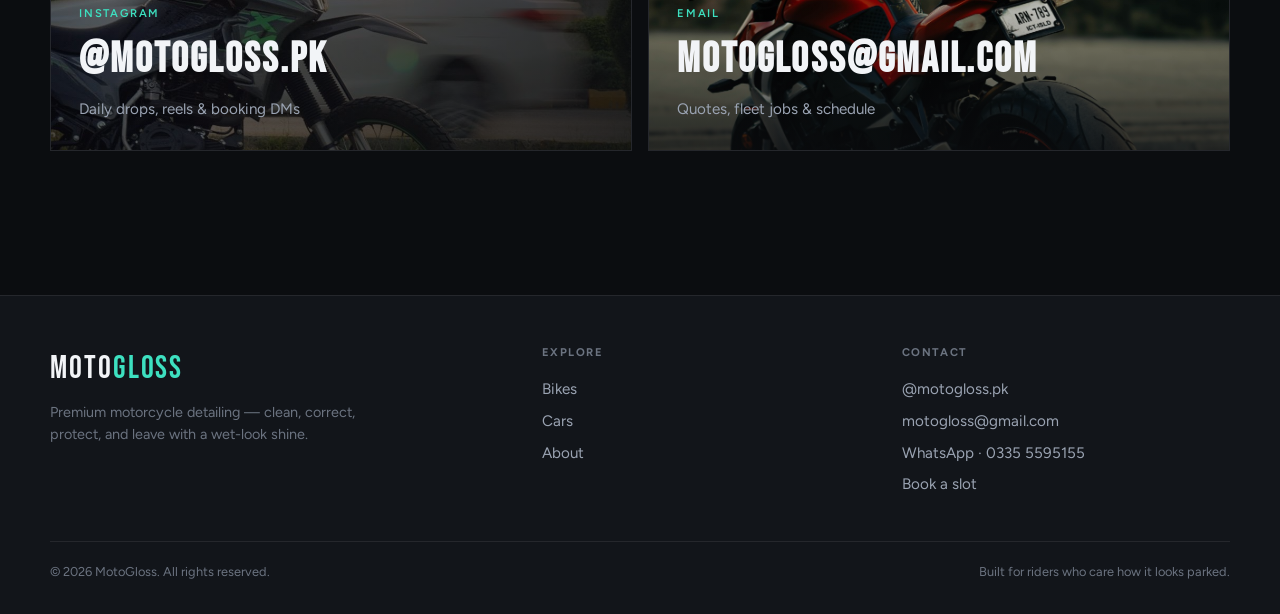
==== commit c69b909c: "Make the site usable on a phone and tighten the mobile hero. Co-authored-by: Cursor <cursoragent@cur" ====
--- a/index.html
+++ b/index.html
@@ -39,7 +39,7 @@
         } catch (e) {}
       })();
     </script>
-    <link rel="stylesheet" href="css/styles.css?v=garage2" />
+    <link rel="stylesheet" href="css/styles.css?v=mobile4" />
   </head>
   <body>
     <div class="site-wrap">
@@ -146,6 +146,7 @@
                 <a class="btn btn-primary" href="#videos">Watch us detail</a>
                 <a class="btn btn-ghost" href="bikes.html#plans">Bike plans</a>
                 <a class="btn btn-ghost" href="cars.html#plans">Car plans</a>
+                <a class="btn btn-ghost hero-wa" href="https://wa.me/923355595155" target="_blank" rel="noopener noreferrer">WhatsApp us</a>
               </div>
               <div class="hero-dots" role="tablist" aria-label="Hero slides">
                 <button type="button" class="hero-dot is-active" aria-label="Show BMW S1000RR" aria-selected="true" data-slide="0"></button>
@@ -394,6 +395,6 @@
     <script>
       document.getElementById("y").textContent = new Date().getFullYear();
     </script>
-    <script src="js/main.js?v=garage2"></script>
+    <script src="js/main.js?v=mobile3"></script>
   </body>
 </html>
--- a/css/styles.css
+++ b/css/styles.css
@@ -1032,6 +1032,10 @@
   flex-wrap: wrap;
 }
 
+.hero-wa {
+  display: none;
+}
+
 .hero-actions .btn {
   box-shadow: 0 8px 24px rgba(0, 0, 0, 0.28);
 }
@@ -1050,28 +1054,102 @@
 
 @media (max-width: 720px) {
   .hero-slide {
-    transform: translateX(10%) scale(1.06);
+    transform: none;
+    background-position: center 58%;
+    -webkit-mask-image: none;
+    mask-image: none;
   }
 
   .hero-slide.is-active {
-    transform: translateX(10%) scale(1);
+    transform: none;
+  }
+
+  .hero-slide:nth-child(1) {
+    background-position: 72% 42%;
+  }
+
+  .hero-slide:nth-child(2) {
+    background-position: 50% 64%;
+  }
+
+  .hero-slide:nth-child(3) {
+    background-position: 48% 56%;
+  }
+
+  .hero-media-veil {
+    background:
+      linear-gradient(
+        180deg,
+        #000 0%,
+        rgba(0, 0, 0, 0.9) 16%,
+        rgba(0, 0, 0, 0.38) 32%,
+        transparent 46%,
+        transparent 52%,
+        rgba(0, 0, 0, 0.55) 72%,
+        rgba(0, 0, 0, 0.9) 88%,
+        #000 100%
+      ),
+      linear-gradient(
+        90deg,
+        rgba(0, 0, 0, 0.42) 0%,
+        rgba(0, 0, 0, 0.1) 34%,
+        transparent 56%
+      );
   }
 
   .hero-controls {
+    left: 1rem;
+    right: 1rem;
+    bottom: calc(0.7rem + env(safe-area-inset-bottom, 0px));
+    width: auto;
+    margin: 0;
     grid-template-columns: 1fr;
-    justify-items: center;
+    justify-items: stretch;
+    gap: 0.65rem;
   }
 
   .hero-slide-label {
     grid-column: 1;
     justify-self: center;
     order: 2;
-    margin-top: 0.35rem;
+    margin: 0;
+    text-align: center;
   }
 
   .hero-bottom {
     grid-column: 1;
     order: 1;
+    width: 100%;
+    align-items: stretch;
+    gap: 0.75rem;
+  }
+
+  .hero-actions {
+    display: grid;
+    grid-template-columns: repeat(3, minmax(0, 1fr));
+    width: 100%;
+    gap: 0.45rem;
+  }
+
+  .hero-actions .btn-primary {
+    grid-column: 1 / -1;
+    width: 100%;
+  }
+
+  .hero-wa {
+    display: inline-flex;
+  }
+
+  .hero-actions .btn-ghost {
+    width: 100%;
+    min-width: 0;
+    padding: 0.7rem 0.3rem;
+    font-size: 0.62rem;
+    letter-spacing: 0.03em;
+  }
+
+  .hero-dots {
+    align-self: center;
   }
 }
 
@@ -2095,7 +2173,15 @@
   background: #25d366;
   color: #fff;
   box-shadow: 0 10px 28px rgba(0, 0, 0, 0.28);
-  transition: transform 0.25s var(--ease), box-shadow 0.25s var(--ease);
+  transition: transform 0.25s var(--ease), box-shadow 0.25s var(--ease), opacity 0.25s var(--ease), visibility 0.25s;
+}
+
+.wa-float.is-parked,
+.wa-float.is-parked:hover {
+  opacity: 0;
+  visibility: hidden;
+  pointer-events: none;
+  transform: translateY(14px) scale(0.94);
 }
 
 .wa-float:hover {
@@ -2106,6 +2192,166 @@
 .wa-float:focus-visible {
   outline: 2px solid var(--accent);
   outline-offset: 3px;
+}
+
+@media (max-width: 720px) {
+  :root {
+    --nav-h: calc(64px + env(safe-area-inset-top, 0px));
+  }
+
+  .site-header {
+    padding-top: env(safe-area-inset-top, 0px);
+    height: var(--nav-h);
+  }
+
+  .nav-inner {
+    width: min(100% - 1.25rem, var(--max));
+    gap: 0.55rem;
+  }
+
+  .logo {
+    padding: 0.3rem 0.75rem 0.35rem;
+  }
+
+  .logo-mark {
+    font-size: 1.35rem;
+  }
+
+  .nav-actions {
+    gap: 0.4rem;
+  }
+
+  .theme-toggle,
+  .menu-toggle {
+    width: 42px;
+    height: 42px;
+  }
+
+  .mobile-nav {
+    overflow-y: auto;
+    overscroll-behavior: contain;
+    padding: 1.1rem 1.25rem calc(1.5rem + env(safe-area-inset-bottom, 0px));
+    gap: 0.65rem;
+  }
+
+  .mobile-nav a {
+    font-size: clamp(1.7rem, 8.5vw, 2.15rem);
+    padding: 0.15rem 0;
+  }
+
+  .mobile-nav .mobile-sublink {
+    margin: 0 0 0.2rem 0.2rem;
+    padding: 0.15rem 0;
+  }
+
+  .hero-copy {
+    top: 0.2rem;
+    left: 1rem;
+    right: 1rem;
+    max-width: none;
+    transform: none;
+    text-align: center;
+    animation: rise 0.85s var(--ease) both;
+  }
+
+  .hero-kicker {
+    justify-content: center;
+  }
+
+  .hero-brand {
+    font-size: clamp(2.35rem, 11.2vw, 3.15rem);
+    line-height: 0.9;
+  }
+
+  .hero-tag {
+    font-size: 0.95rem;
+    max-width: 18rem;
+    margin-left: auto;
+    margin-right: auto;
+  }
+
+  .hero-actions .btn-primary,
+  .page-hero .btn {
+    min-height: 44px;
+    padding: 0.75rem 1rem;
+    font-size: 0.75rem;
+  }
+
+  .hero-actions .btn-ghost {
+    min-height: 44px;
+    padding: 0.55rem 0.2rem;
+    font-size: 0.62rem;
+    letter-spacing: 0.02em;
+    line-height: 1.1;
+    white-space: nowrap;
+  }
+
+  .hero-dot {
+    width: 12px;
+    height: 12px;
+  }
+
+  .page-hero-photo {
+    min-height: min(26rem, 78svh);
+    align-items: flex-end;
+    padding: calc(var(--nav-h) + 1.5rem) 0 1.75rem;
+  }
+
+  .page-hero-photo .section-title {
+    font-size: clamp(2.35rem, 11vw, 3.2rem);
+  }
+
+  .page-hero-photo .section-lead {
+    font-size: 0.95rem;
+  }
+
+  .section {
+    padding: 3.25rem 0;
+  }
+
+  .section-title {
+    font-size: clamp(2.2rem, 10vw, 3.2rem);
+  }
+
+  .video-card:first-child {
+    aspect-ratio: 4 / 5;
+  }
+
+  .bike-grid {
+    grid-template-columns: 1fr;
+    gap: 0.85rem;
+  }
+
+  .bike-tile {
+    aspect-ratio: 4 / 5;
+  }
+
+  .stat-row {
+    gap: 0.45rem;
+  }
+
+  .stat strong {
+    font-size: 1.65rem;
+  }
+
+  .field input,
+  .field select,
+  .field textarea {
+    font-size: 16px;
+  }
+
+  .contact-form {
+    padding: 1.1rem;
+  }
+
+  .site-footer {
+    padding-bottom: calc(4.5rem + env(safe-area-inset-bottom, 0px));
+  }
+
+  .wa-float {
+    right: 1rem;
+    bottom: calc(1rem + env(safe-area-inset-bottom, 0px));
+  }
 }
 
 .wa-float svg {
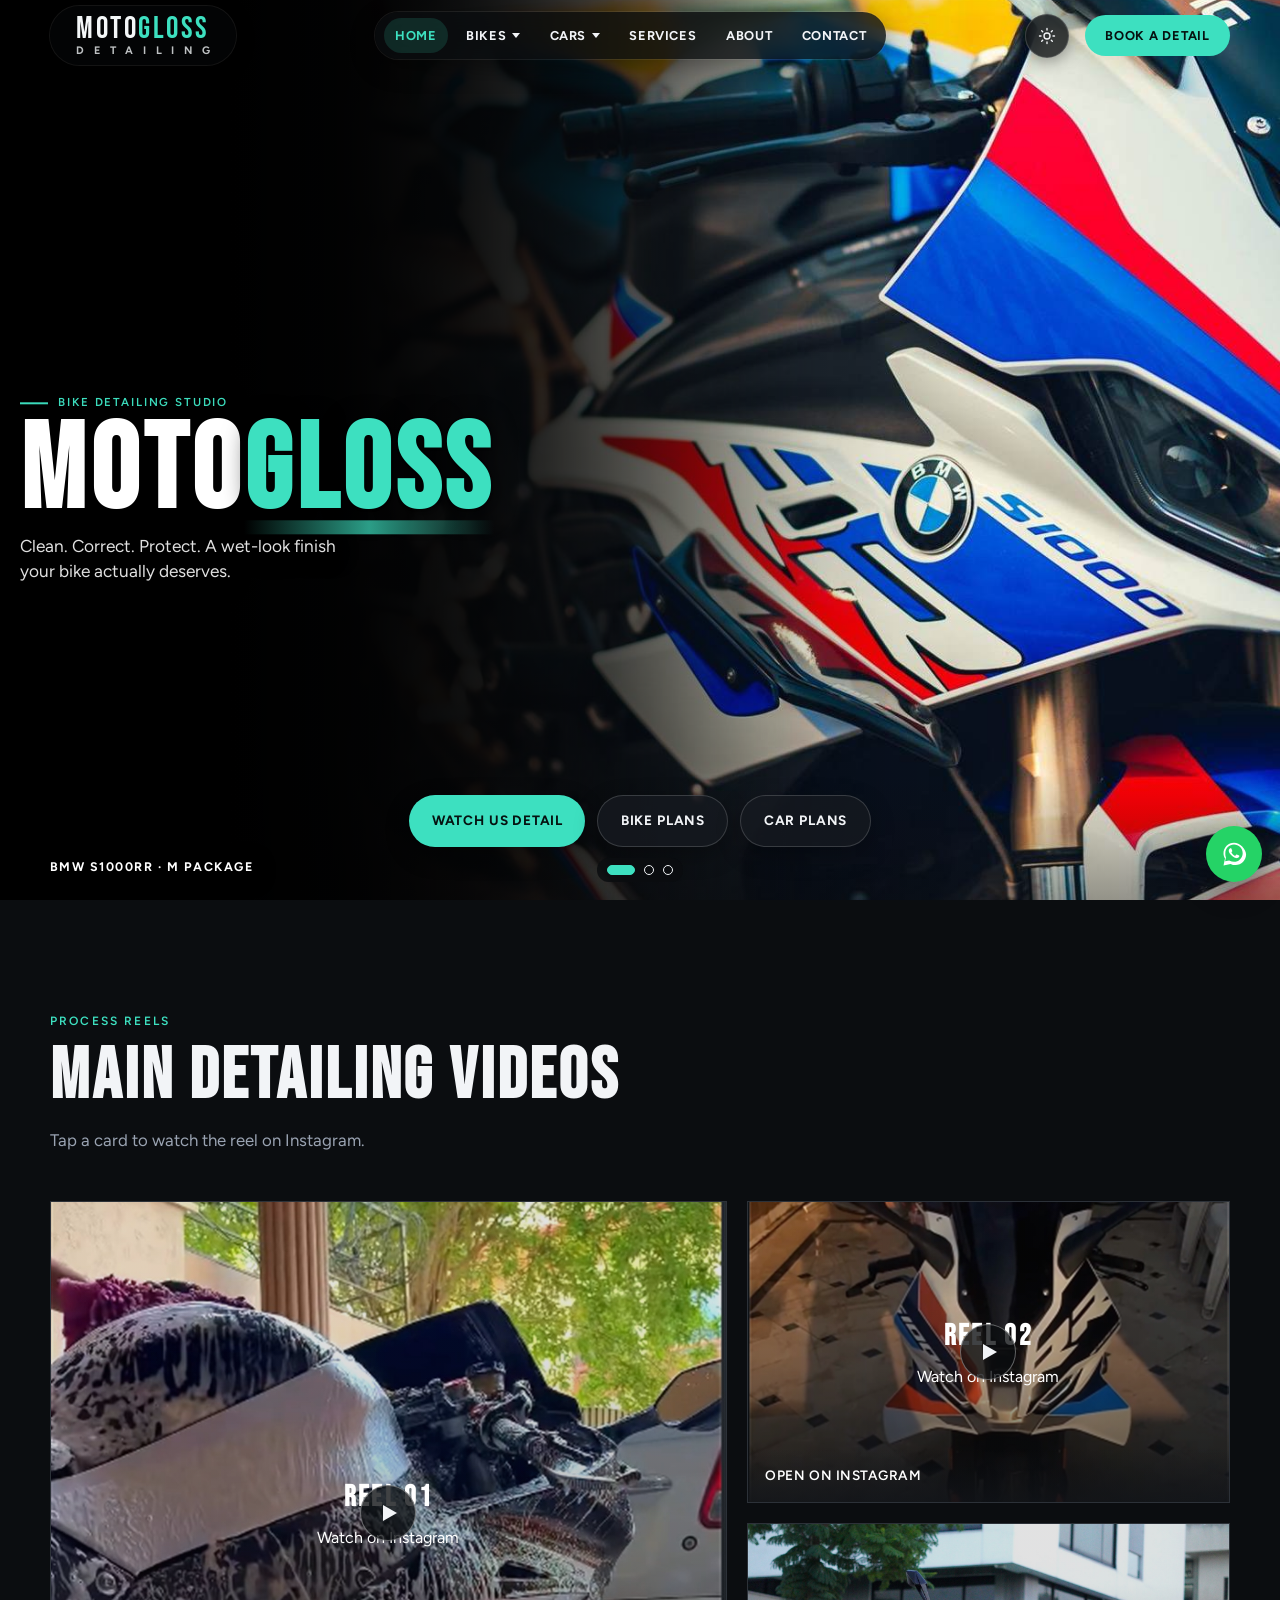
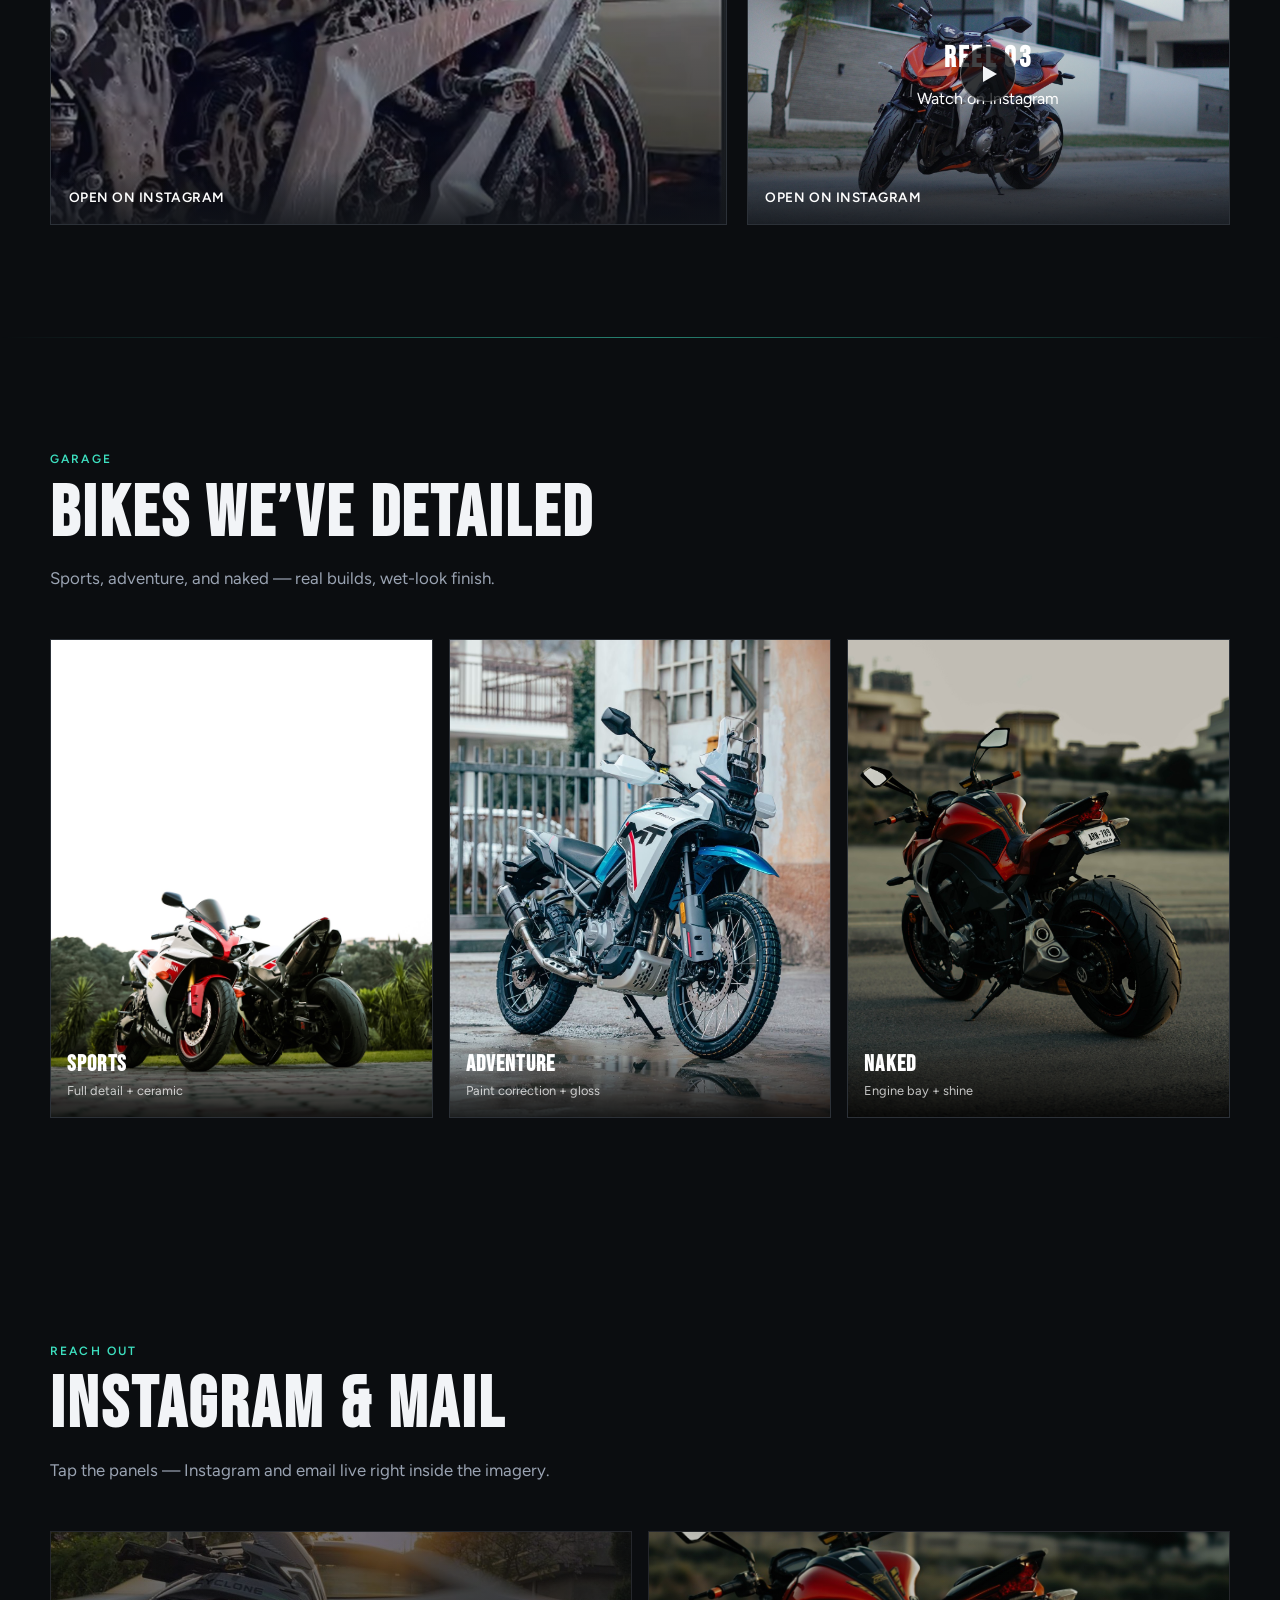
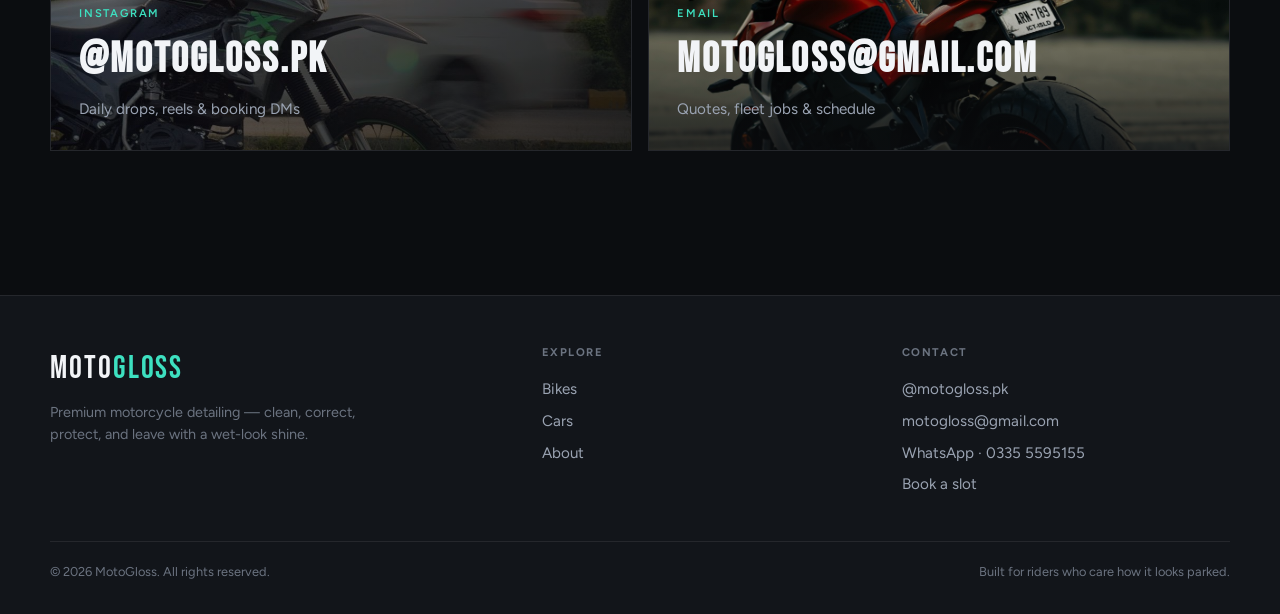
==== commit 6d796fbf: "Give each garage section its own page and finish the phone layout. Co-authored-by: Cursor <cursorage" ====
--- a/index.html
+++ b/index.html
@@ -39,7 +39,7 @@
         } catch (e) {}
       })();
     </script>
-    <link rel="stylesheet" href="css/styles.css?v=mobile4" />
+    <link rel="stylesheet" href="css/styles.css?v=mobile14" />
   </head>
   <body>
     <div class="site-wrap">
@@ -239,7 +239,7 @@
             </div>
 
             <div class="bike-grid">
-              <button type="button" class="bike-tile reveal" data-garage="sports" aria-expanded="false">
+              <a class="bike-tile reveal" href="sports.html">
                 <img
                   src="assets/garage-sports.jpg?v=1"
                   alt="Two sports bikes after detailing"
@@ -251,8 +251,8 @@
                   <h3>Sports</h3>
                   <p>Full detail + ceramic</p>
                 </div>
-              </button>
-              <button type="button" class="bike-tile reveal" data-garage="soon" aria-expanded="false">
+              </a>
+              <a class="bike-tile reveal" href="adventure.html">
                 <img
                   src="assets/garage-adventure.jpg?v=1"
                   alt="Adventure bike after detailing"
@@ -264,8 +264,8 @@
                   <h3>Adventure</h3>
                   <p>Paint correction + gloss</p>
                 </div>
-              </button>
-              <button type="button" class="bike-tile reveal" data-garage="naked" aria-expanded="false">
+              </a>
+              <a class="bike-tile reveal" href="naked.html">
                 <img
                   src="assets/garage-naked.jpg?v=1"
                   alt="Naked bike after detailing"
@@ -277,53 +277,7 @@
                   <h3>Naked</h3>
                   <p>Engine bay + shine</p>
                 </div>
-              </button>
-            </div>
-
-            <div class="garage-reels" id="garage-reels" hidden>
-              <p class="section-label" data-garage-label>Sports reels</p>
-              <div class="garage-reels-row">
-                <a
-                  class="garage-reel"
-                  data-set="sports"
-                  href="https://www.instagram.com/p/DeI_jujI4v5/"
-                  target="_blank"
-                  rel="noopener noreferrer"
-                >
-                  <span
-                    class="garage-reel-thumb"
-                    style="background-image: url('assets/video-1.jpg?v=4'); background-position: center 35%"
-                  ></span>
-                  <span class="garage-reel-meta">Reel 01 · Instagram</span>
-                </a>
-                <a
-                  class="garage-reel"
-                  data-set="sports"
-                  href="https://www.instagram.com/p/DeRZQhqKmUr/"
-                  target="_blank"
-                  rel="noopener noreferrer"
-                >
-                  <span
-                    class="garage-reel-thumb"
-                    style="background-image: url('assets/video-2.jpg?v=4'); background-position: center 40%"
-                  ></span>
-                  <span class="garage-reel-meta">Reel 02 · Instagram</span>
-                </a>
-                <a
-                  class="garage-reel"
-                  data-set="naked"
-                  href="https://www.instagram.com/p/DeZbVGbqd1F/"
-                  target="_blank"
-                  rel="noopener noreferrer"
-                >
-                  <span
-                    class="garage-reel-thumb"
-                    style="background-image: url('assets/video-3.jpg?v=4'); background-position: 42% center"
-                  ></span>
-                  <span class="garage-reel-meta">Reel 03 · Instagram</span>
-                </a>
-              </div>
-            </div>
+              </a>
           </div>
         </section>
 
@@ -395,6 +349,6 @@
     <script>
       document.getElementById("y").textContent = new Date().getFullYear();
     </script>
-    <script src="js/main.js?v=mobile3"></script>
+    <script src="js/main.js?v=mobile14"></script>
   </body>
 </html>
--- a/css/styles.css
+++ b/css/styles.css
@@ -33,6 +33,10 @@
     transparent 32%
   );
   --hero-fade-bottom: linear-gradient(180deg, transparent 86%, rgba(214, 219, 226, 0.35) 100%);
+  --hero-scrim: 255, 255, 255;
+  --hero-ink: #12151a;
+  --hero-ink-soft: rgba(18, 21, 26, 0.82);
+  --hero-title-shadow: none;
   --body-wash: radial-gradient(ellipse 70% 45% at 85% 0%, rgba(61, 224, 192, 0.07), transparent 55%),
     linear-gradient(180deg, #e6e9ee 0%, #dce1e8 100%);
   --caption-fade: linear-gradient(transparent, rgba(18, 21, 26, 0.82));
@@ -79,6 +83,10 @@
     transparent 32%
   );
   --hero-fade-bottom: linear-gradient(180deg, transparent 86%, rgba(11, 13, 16, 0.4) 100%);
+  --hero-scrim: 0, 0, 0;
+  --hero-ink: #fff;
+  --hero-ink-soft: rgba(255, 255, 255, 0.88);
+  --hero-title-shadow: 0 1px 2px rgba(0, 0, 0, 0.55), 0 4px 24px rgba(0, 0, 0, 0.65);
   --body-wash: radial-gradient(ellipse 70% 45% at 85% 0%, rgba(61, 224, 192, 0.08), transparent 55%),
     linear-gradient(180deg, #0b0d10 0%, #10141a 100%);
   --caption-fade: linear-gradient(transparent, rgba(0, 0, 0, 0.85));
@@ -266,7 +274,11 @@
   line-height: 1;
   text-transform: uppercase;
   letter-spacing: 0.01em;
-  color: var(--ink-muted);
+  color: #12151a;
+}
+
+[data-theme="dark"] .logo-sub {
+  color: rgba(244, 247, 248, 0.78);
 }
 
 .logo-sub span {
@@ -276,6 +288,14 @@
 [data-theme="dark"] .logo {
   background: rgba(11, 13, 16, 0.32);
   box-shadow: 0 0 0 1px var(--line), 0 4px 18px rgba(0, 0, 0, 0.35);
+}
+
+[data-theme="dark"] .site-header:not(.is-scrolled) .logo-mark {
+  color: #f4f7f8;
+}
+
+[data-theme="dark"] .site-header:not(.is-scrolled) .logo-sub {
+  color: rgba(244, 247, 248, 0.78);
 }
 
 .site-header.is-scrolled .logo {
@@ -599,15 +619,42 @@
   top: 6px;
 }
 
+.menu-toggle span,
+.menu-toggle span::before,
+.menu-toggle span::after {
+  transition: transform 0.25s var(--ease), top 0.25s var(--ease), background 0.25s var(--ease);
+}
+
+.menu-toggle[aria-expanded="true"] span {
+  background: transparent;
+}
+
+.menu-toggle[aria-expanded="true"] span::before {
+  top: 0;
+  transform: rotate(45deg);
+}
+
+.menu-toggle[aria-expanded="true"] span::after {
+  top: 0;
+  transform: rotate(-45deg);
+}
+
 .mobile-nav {
   position: fixed;
   inset: var(--nav-h) 0 0 0;
-  background: var(--mobile-nav-bg);
+  background: var(--bg);
   z-index: 99;
-  padding: 2rem;
+  padding: 0.35rem 1.35rem calc(1.25rem + env(safe-area-inset-bottom, 0px));
   display: none;
   flex-direction: column;
-  gap: 1.25rem;
+  gap: 0;
+  overflow-y: auto;
+  overscroll-behavior: contain;
+}
+
+body:has(.mobile-nav.is-open) .site-header {
+  background: var(--bg);
+  border-bottom-color: var(--line);
 }
 
 .mobile-nav.is-open {
@@ -617,11 +664,13 @@
 .mobile-nav a,
 .mobile-nav summary {
   font-family: var(--font-display);
-  font-size: 2.4rem;
+  font-size: clamp(1.85rem, 8vw, 2.25rem);
   letter-spacing: 0.06em;
-  color: var(--ink-muted);
+  color: var(--ink);
   cursor: pointer;
   list-style: none;
+  padding: 0.72rem 0;
+  border-bottom: 1px solid var(--line);
 }
 
 .mobile-nav summary::-webkit-details-marker {
@@ -647,11 +696,13 @@
 
 .mobile-nav .mobile-sublink {
   font-family: var(--font-body);
-  font-size: 0.95rem;
+  font-size: 0.82rem;
   font-weight: 600;
-  letter-spacing: 0.08em;
+  letter-spacing: 0.14em;
   text-transform: uppercase;
-  margin: -0.7rem 0 0.4rem 0.2rem;
+  color: var(--ink-muted);
+  margin: 0;
+  padding: 0.7rem 0 0.7rem 0.85rem;
 }
 
 @media (min-width: 900px) {
@@ -844,13 +895,13 @@
   background:
     linear-gradient(
       90deg,
-      #000 0%,
-      #000 18%,
-      rgba(0, 0, 0, 0.9) 28%,
-      rgba(0, 0, 0, 0.68) 40%,
-      rgba(0, 0, 0, 0.4) 52%,
-      rgba(0, 0, 0, 0.16) 62%,
-      rgba(0, 0, 0, 0.04) 70%,
+      rgb(var(--hero-scrim)) 0%,
+      rgb(var(--hero-scrim)) 18%,
+      rgba(var(--hero-scrim), 0.9) 28%,
+      rgba(var(--hero-scrim), 0.68) 40%,
+      rgba(var(--hero-scrim), 0.4) 52%,
+      rgba(var(--hero-scrim), 0.16) 62%,
+      rgba(var(--hero-scrim), 0.04) 70%,
       transparent 78%
     ),
     var(--hero-fade-bottom);
@@ -921,7 +972,7 @@
   text-transform: uppercase;
   color: var(--accent-deep);
   margin-bottom: 0.55rem;
-  text-shadow: 0 1px 10px rgba(0, 0, 0, 0.55);
+  text-shadow: var(--hero-title-shadow);
 }
 
 .hero-kicker::before {
@@ -937,10 +988,8 @@
   letter-spacing: 0.04em;
   line-height: 0.86;
   margin-bottom: 0.65rem;
-  color: #fff;
-  text-shadow:
-    0 1px 2px rgba(0, 0, 0, 0.55),
-    0 4px 24px rgba(0, 0, 0, 0.65);
+  color: var(--hero-ink);
+  text-shadow: var(--hero-title-shadow);
 }
 
 .hero-brand span {
@@ -974,13 +1023,11 @@
 
 .hero-tag {
   font-size: clamp(0.95rem, 1.8vw, 1.08rem);
-  color: rgba(255, 255, 255, 0.88);
+  color: var(--hero-ink-soft);
   margin: 0;
   max-width: 22rem;
   line-height: 1.45;
-  text-shadow:
-    0 1px 2px rgba(0, 0, 0, 0.55),
-    0 3px 16px rgba(0, 0, 0, 0.55);
+  text-shadow: var(--hero-title-shadow);
 }
 
 .hero-controls {
@@ -1006,15 +1053,10 @@
   font-weight: 700;
   letter-spacing: 0.12em;
   text-transform: uppercase;
-  color: var(--ink);
-  text-shadow: 0 1px 10px rgba(214, 219, 226, 0.65);
+  color: var(--hero-ink);
+  text-shadow: var(--hero-title-shadow);
   pointer-events: none;
   margin-bottom: 0.35rem;
-}
-
-[data-theme="dark"] .hero-slide-label {
-  color: #f2f4f7;
-  text-shadow: 0 1px 12px rgba(0, 0, 0, 0.65);
 }
 
 .hero-bottom {
@@ -1080,19 +1122,19 @@
     background:
       linear-gradient(
         180deg,
-        #000 0%,
-        rgba(0, 0, 0, 0.9) 16%,
-        rgba(0, 0, 0, 0.38) 32%,
+        rgb(var(--hero-scrim)) 0%,
+        rgba(var(--hero-scrim), 0.9) 16%,
+        rgba(var(--hero-scrim), 0.38) 32%,
         transparent 46%,
         transparent 52%,
-        rgba(0, 0, 0, 0.55) 72%,
-        rgba(0, 0, 0, 0.9) 88%,
-        #000 100%
+        rgba(var(--hero-scrim), 0.55) 72%,
+        rgba(var(--hero-scrim), 0.9) 88%,
+        rgb(var(--hero-scrim)) 100%
       ),
       linear-gradient(
         90deg,
-        rgba(0, 0, 0, 0.42) 0%,
-        rgba(0, 0, 0, 0.1) 34%,
+        rgba(var(--hero-scrim), 0.42) 0%,
+        rgba(var(--hero-scrim), 0.1) 34%,
         transparent 56%
       );
   }
@@ -1572,7 +1614,7 @@
   min-height: clamp(28rem, 68vh, 42rem);
   padding: calc(var(--nav-h) + 2rem) 0 3rem;
   border-bottom: none;
-  background: #000;
+  background: rgb(var(--hero-scrim));
   overflow: hidden;
 }
 
@@ -1600,8 +1642,12 @@
 }
 
 @media (max-width: 720px) {
-  .page-hero-media {
-    transform: translateX(10%);
+  .page-hero-media,
+  .page-hero-photo::before {
+    transform: none;
+    -webkit-mask-image: none;
+    mask-image: none;
+    object-position: center 42%;
   }
 }
 
@@ -1666,9 +1712,34 @@
 
 .page-hero-photo.page-hero-photo--cars::before,
 .page-hero-photo.page-hero-photo--bikes::before,
-.page-hero-photo.page-hero-photo--about::before {
+.page-hero-photo.page-hero-photo--about::before,
+.page-hero-photo.page-hero-photo--garage::before {
   content: none;
   display: none;
+}
+
+.page-hero-photo--garage {
+  align-items: flex-end;
+  min-height: min(40rem, 88svh);
+  padding: 0 0 1.5rem;
+}
+
+.page-hero-photo--garage .page-hero-media {
+  transform: none;
+  -webkit-mask-image: none;
+  mask-image: none;
+  object-position: center 48%;
+}
+
+.page-hero-photo.page-hero-photo--garage::after {
+  background: linear-gradient(
+    to top,
+    rgb(var(--hero-scrim)) 0%,
+    rgba(var(--hero-scrim), 0.94) 16%,
+    rgba(var(--hero-scrim), 0.72) 30%,
+    rgba(var(--hero-scrim), 0.28) 46%,
+    transparent 64%
+  );
 }
 
 .page-hero-photo.page-hero-photo--cars::after,
@@ -1677,11 +1748,11 @@
   background:
     linear-gradient(
       90deg,
-      #000 0%,
-      #000 14%,
-      rgba(0, 0, 0, 0.82) 26%,
-      rgba(0, 0, 0, 0.45) 42%,
-      rgba(0, 0, 0, 0.16) 56%,
+      rgb(var(--hero-scrim)) 0%,
+      rgb(var(--hero-scrim)) 14%,
+      rgba(var(--hero-scrim), 0.82) 26%,
+      rgba(var(--hero-scrim), 0.45) 42%,
+      rgba(var(--hero-scrim), 0.16) 56%,
       transparent 70%
     ),
     linear-gradient(180deg, transparent 78%, var(--bg) 100%);
@@ -1696,13 +1767,13 @@
   background:
     linear-gradient(
       90deg,
-      #000 0%,
-      #000 18%,
-      rgba(0, 0, 0, 0.9) 28%,
-      rgba(0, 0, 0, 0.68) 40%,
-      rgba(0, 0, 0, 0.4) 52%,
-      rgba(0, 0, 0, 0.16) 62%,
-      rgba(0, 0, 0, 0.04) 70%,
+      rgb(var(--hero-scrim)) 0%,
+      rgb(var(--hero-scrim)) 18%,
+      rgba(var(--hero-scrim), 0.9) 28%,
+      rgba(var(--hero-scrim), 0.68) 40%,
+      rgba(var(--hero-scrim), 0.4) 52%,
+      rgba(var(--hero-scrim), 0.16) 62%,
+      rgba(var(--hero-scrim), 0.04) 70%,
       transparent 78%
     ),
     linear-gradient(180deg, transparent 78%, var(--bg) 100%);
@@ -1714,17 +1785,11 @@
 }
 
 .page-hero-photo .section-title {
-  color: #fff;
+  color: var(--hero-ink);
 }
 
 .page-hero-photo .section-lead {
-  color: rgba(255, 255, 255, 0.82);
-}
-
-@media (max-width: 720px) {
-  .page-hero-photo::before {
-    transform: translateX(10%);
-  }
+  color: var(--hero-ink-soft);
 }
 
 /* ——— Services ——— */
@@ -2227,21 +2292,8 @@
     height: 42px;
   }
 
-  .mobile-nav {
-    overflow-y: auto;
-    overscroll-behavior: contain;
-    padding: 1.1rem 1.25rem calc(1.5rem + env(safe-area-inset-bottom, 0px));
-    gap: 0.65rem;
-  }
-
   .mobile-nav a {
-    font-size: clamp(1.7rem, 8.5vw, 2.15rem);
-    padding: 0.15rem 0;
-  }
-
-  .mobile-nav .mobile-sublink {
-    margin: 0 0 0.2rem 0.2rem;
-    padding: 0.15rem 0;
+    font-size: clamp(1.7rem, 8vw, 2.05rem);
   }
 
   .hero-copy {
@@ -2292,9 +2344,42 @@
   }
 
   .page-hero-photo {
-    min-height: min(26rem, 78svh);
+    min-height: 88svh;
     align-items: flex-end;
-    padding: calc(var(--nav-h) + 1.5rem) 0 1.75rem;
+    justify-content: flex-end;
+    padding: 0 0 1.35rem;
+  }
+
+  .page-hero-media,
+  .page-hero-photo::before {
+    transform: none;
+    -webkit-mask-image: none;
+    mask-image: none;
+    object-position: center 40%;
+  }
+
+  .page-hero-photo .container {
+    width: min(100% - 2rem, var(--max));
+  }
+
+  .page-hero-photo--about .page-hero-media {
+    object-position: 48% 86%;
+    transform: scale(1.55);
+    transform-origin: 50% 82%;
+  }
+
+  .page-hero-photo::after,
+  .page-hero-photo.page-hero-photo--cars::after,
+  .page-hero-photo.page-hero-photo--bikes::after,
+  .page-hero-photo.page-hero-photo--about::after {
+    background: linear-gradient(
+      to top,
+      rgb(var(--hero-scrim)) 0%,
+      rgba(var(--hero-scrim), 0.94) 16%,
+      rgba(var(--hero-scrim), 0.72) 30%,
+      rgba(var(--hero-scrim), 0.28) 46%,
+      transparent 64%
+    );
   }
 
   .page-hero-photo .section-title {
@@ -2349,8 +2434,7 @@
   }
 
   .wa-float {
-    right: 1rem;
-    bottom: calc(1rem + env(safe-area-inset-bottom, 0px));
+    display: none;
   }
 }
 
